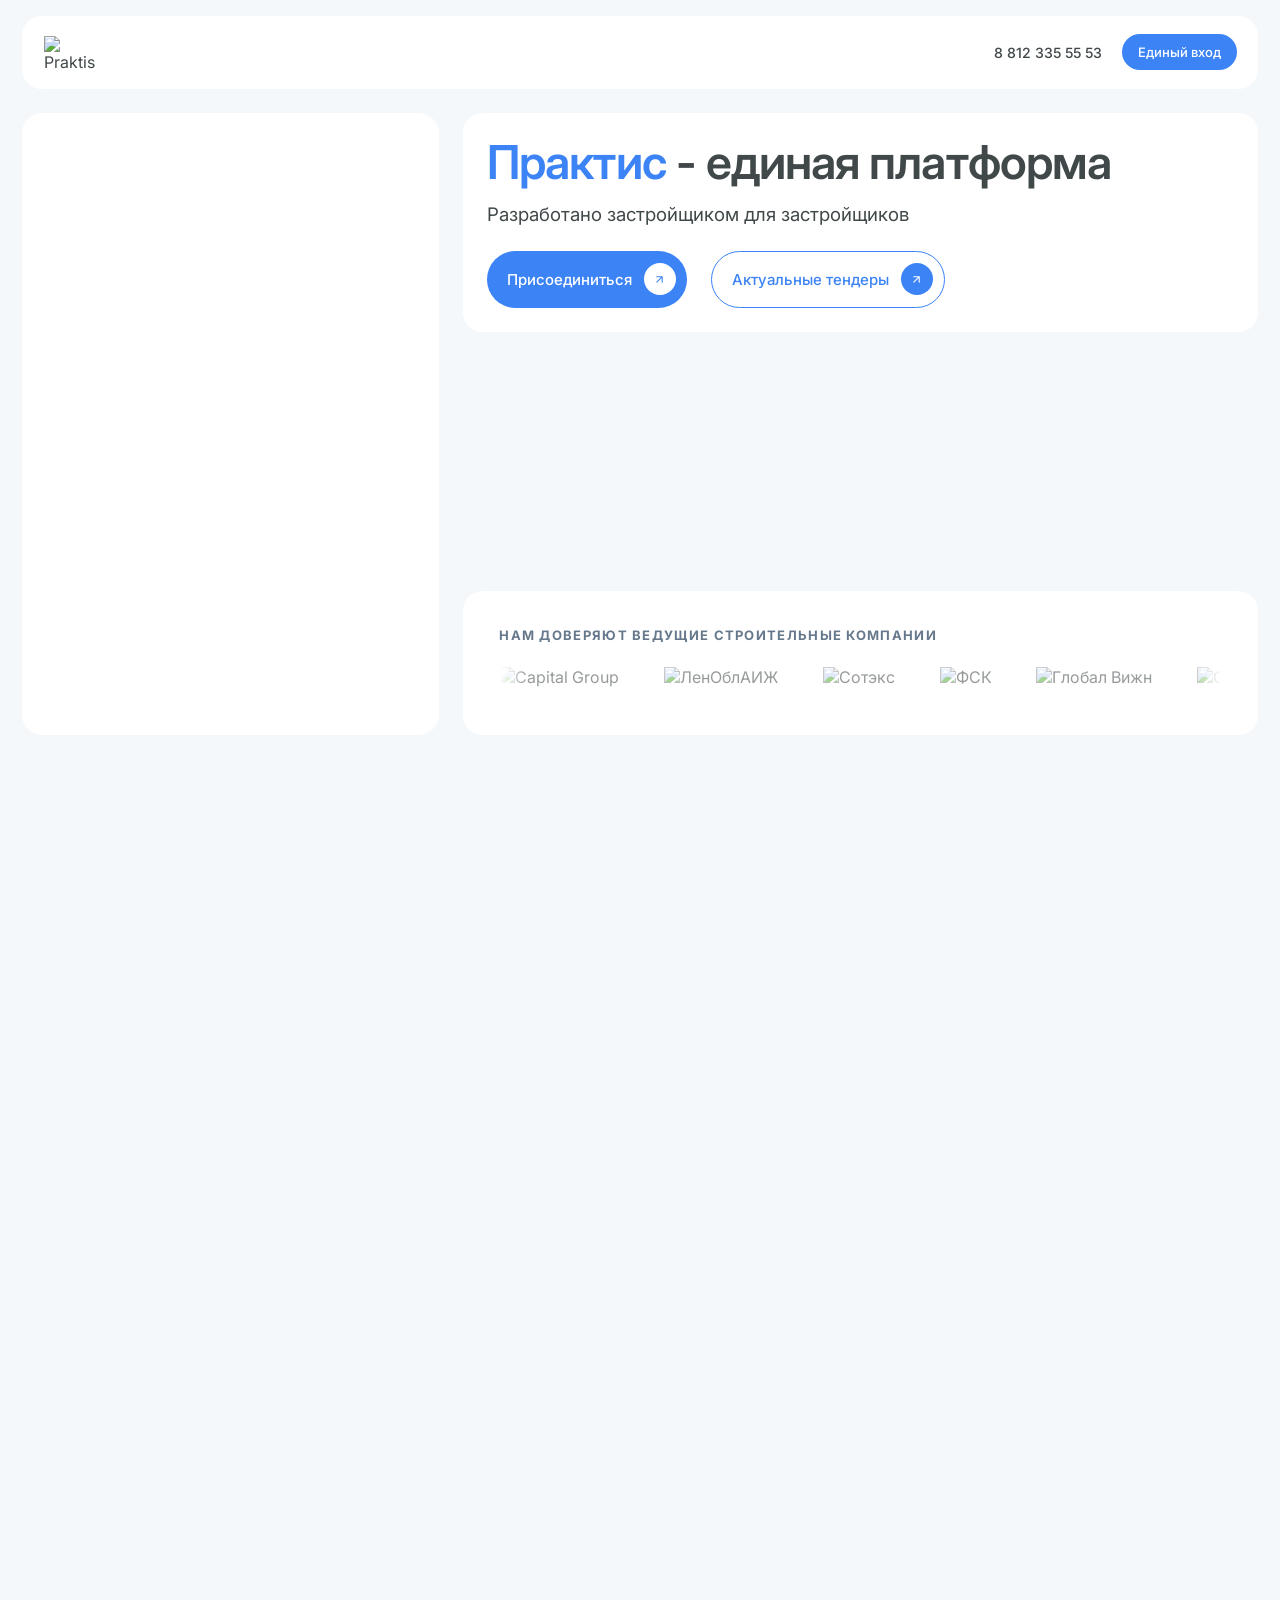
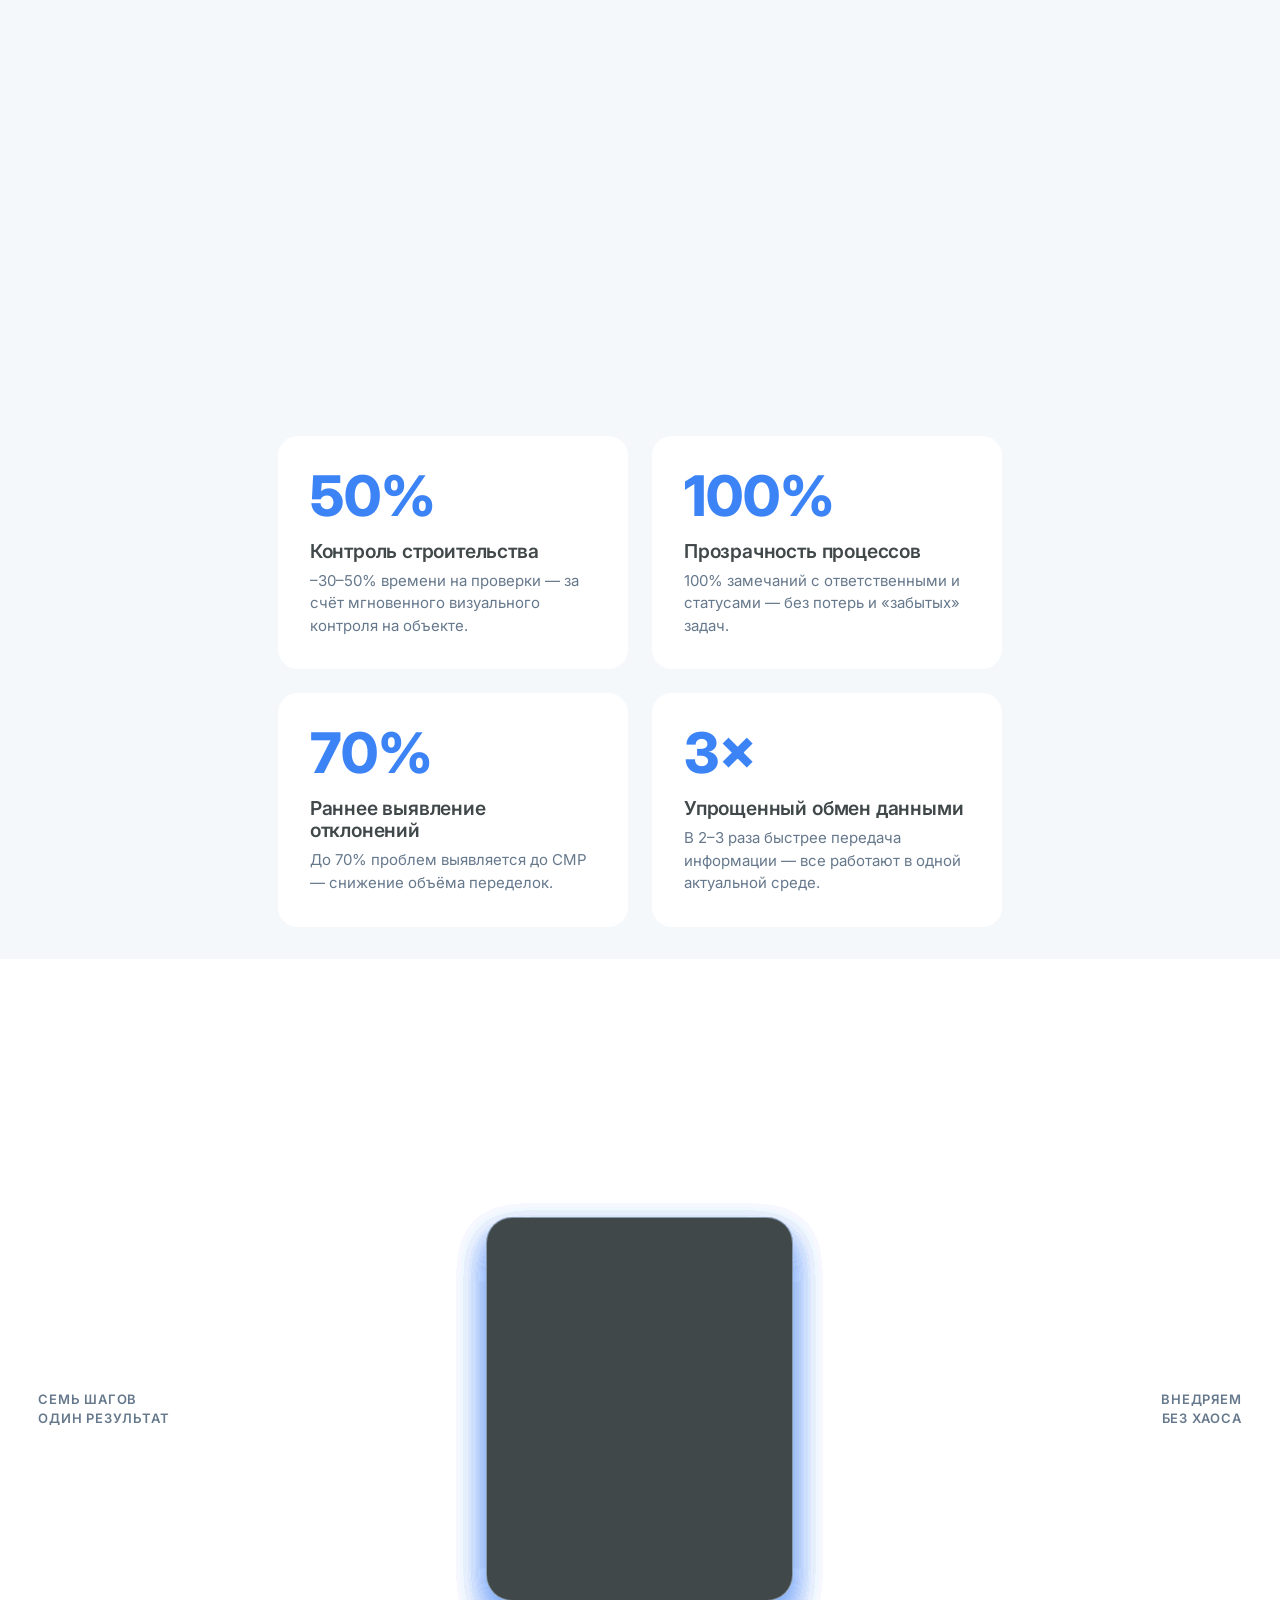
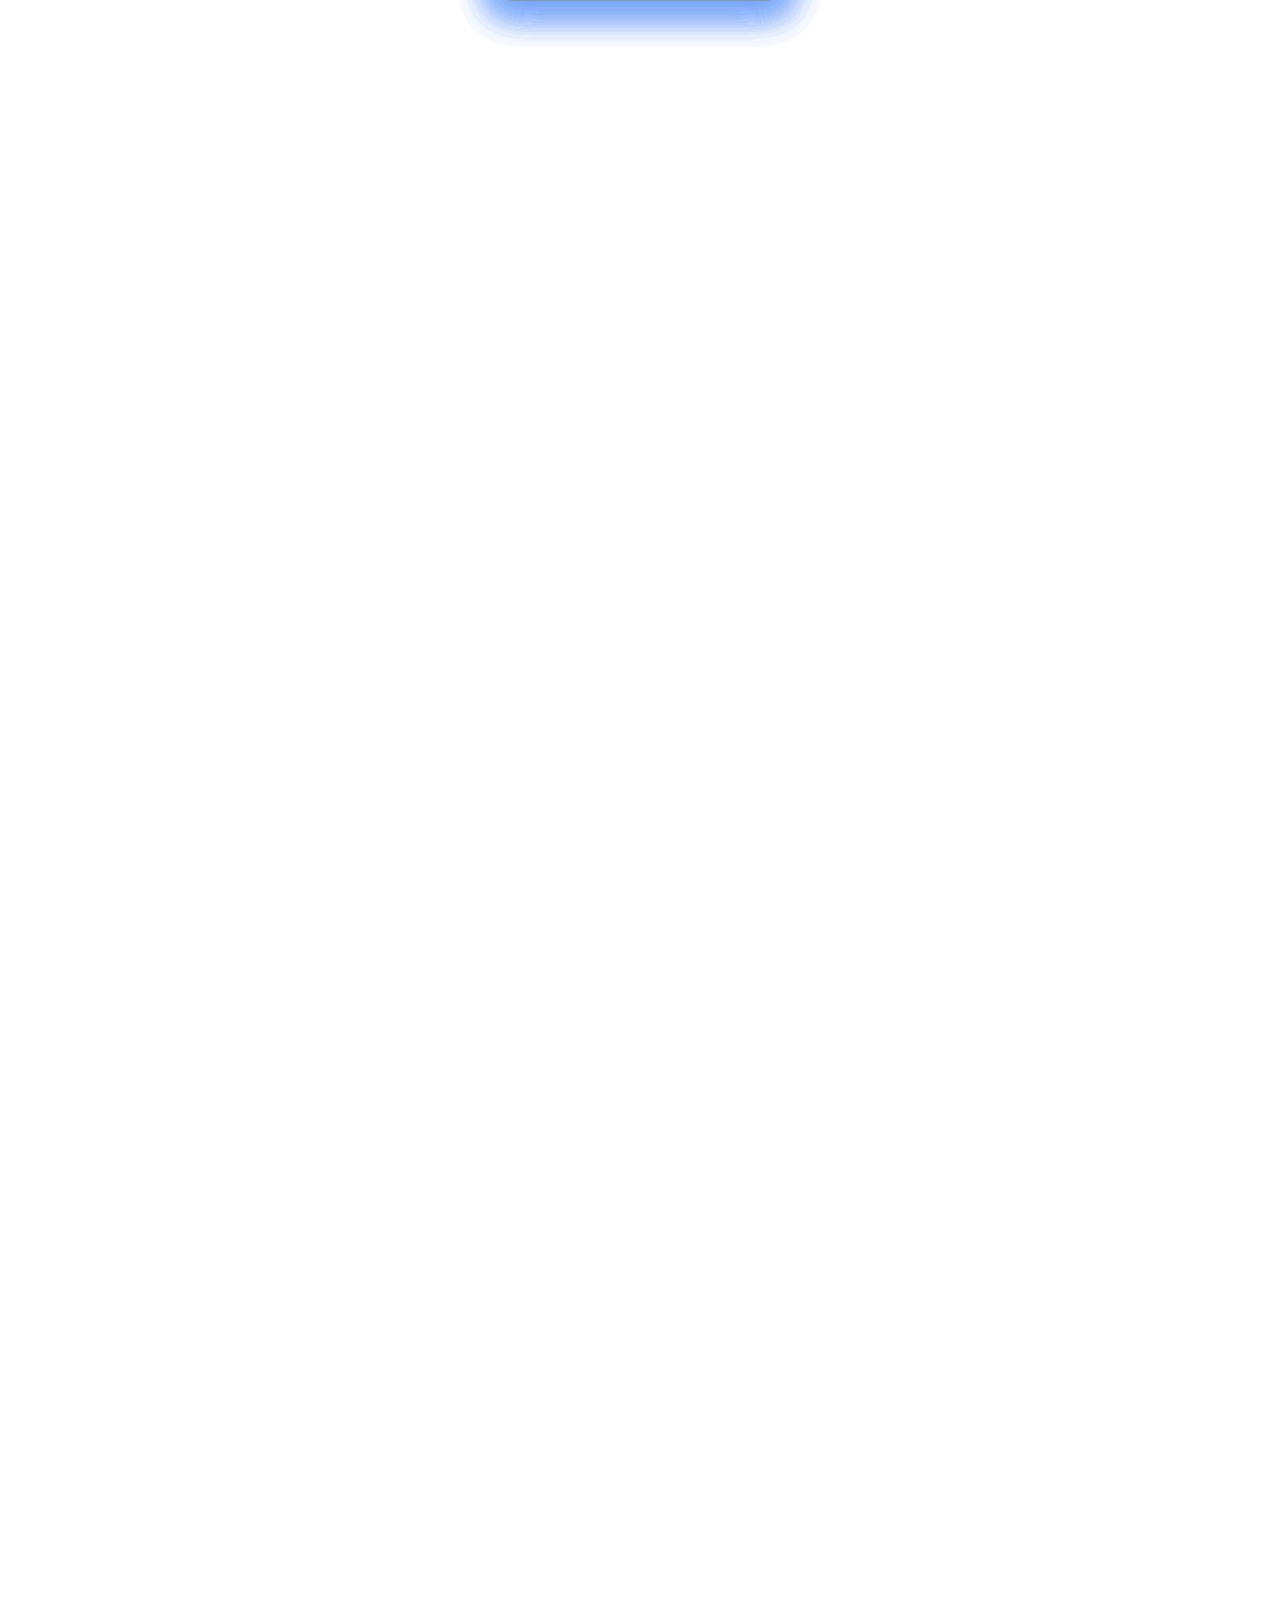
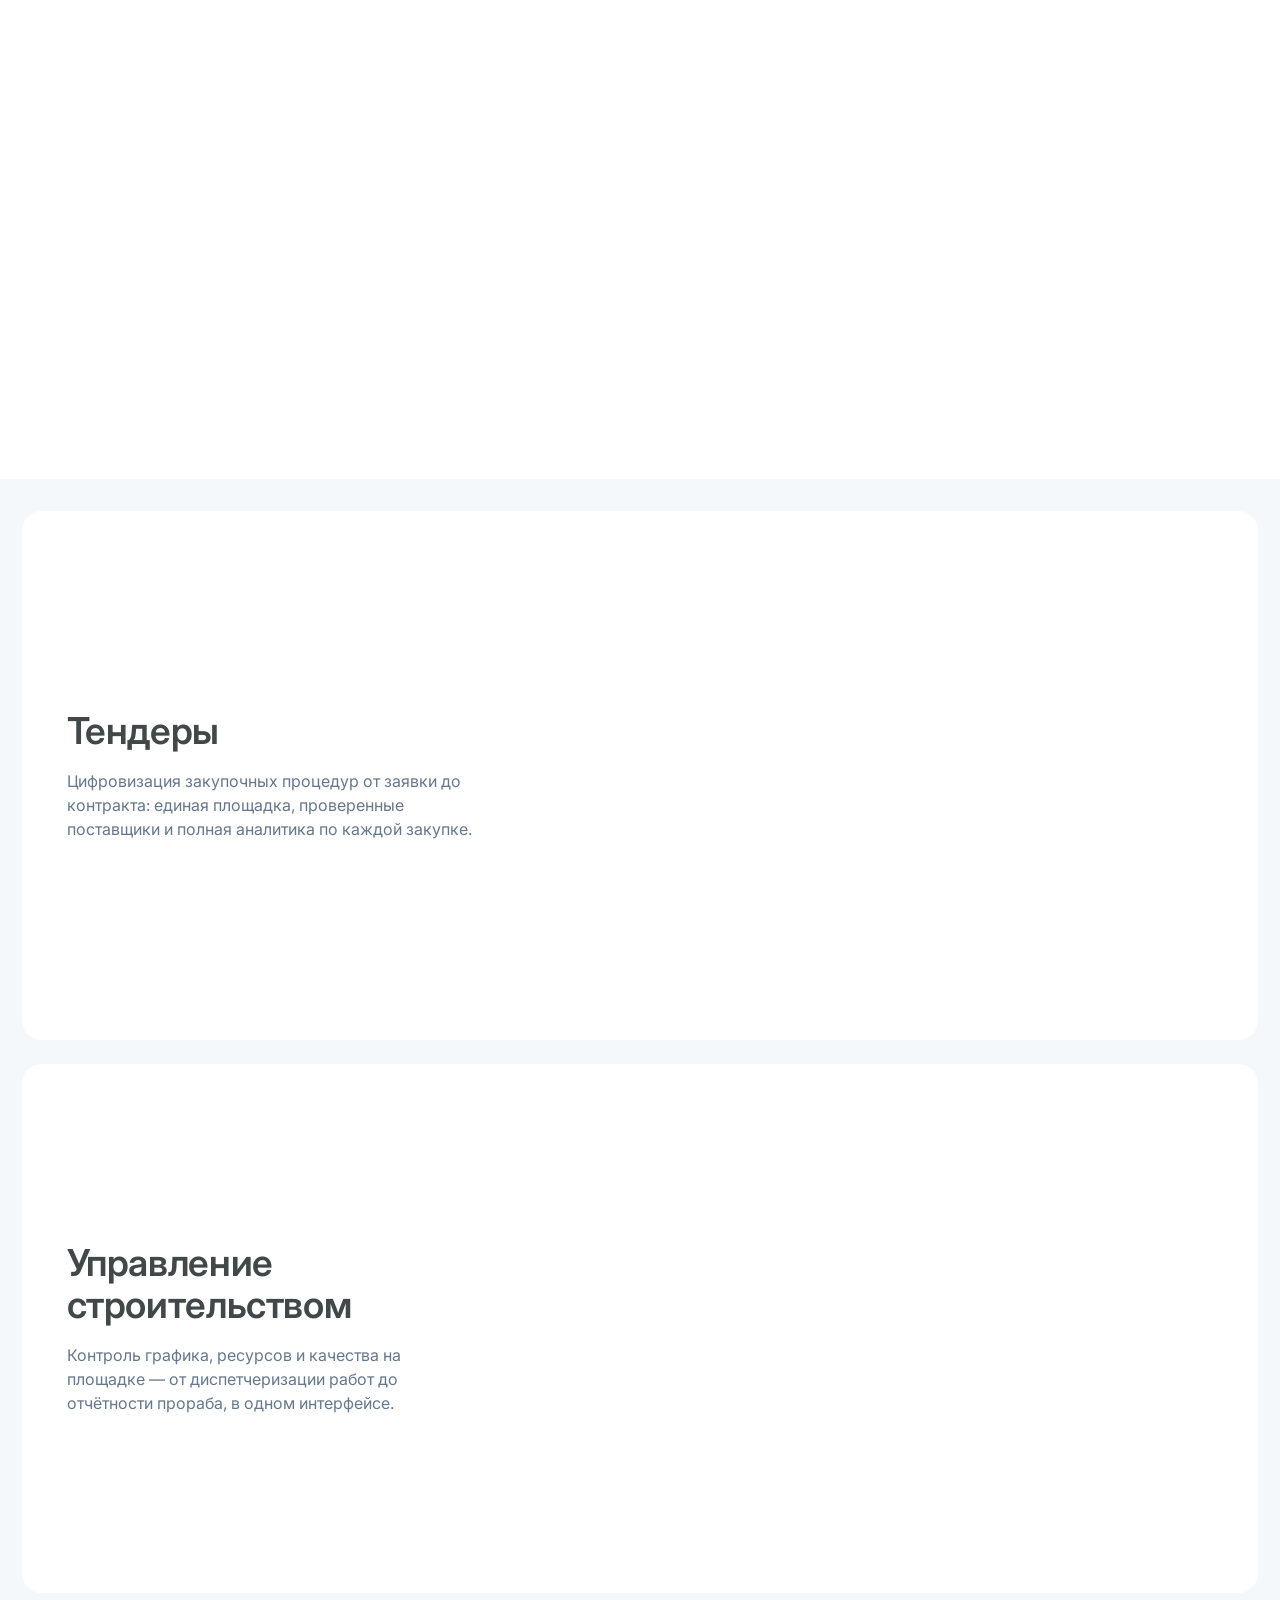
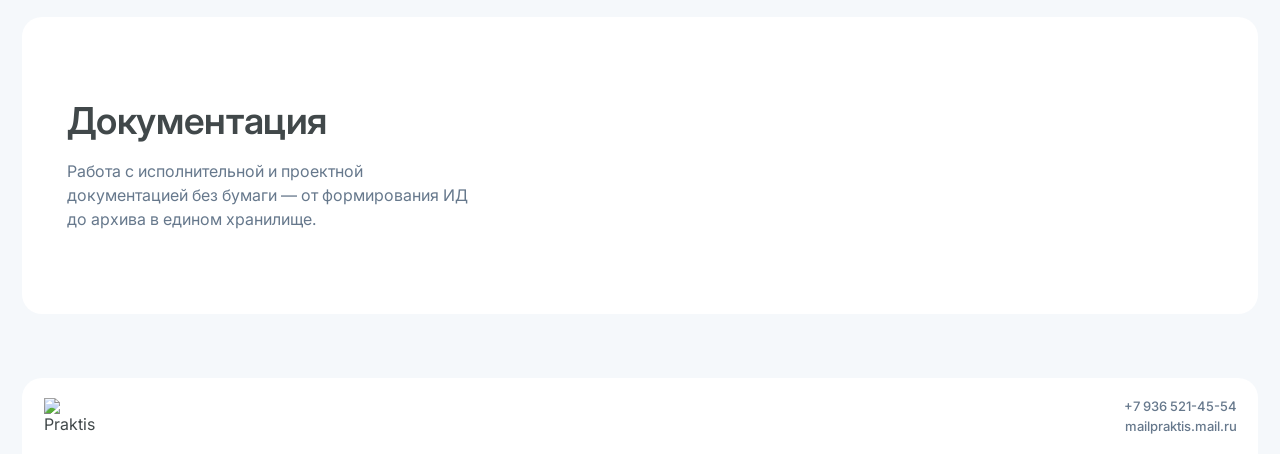
==== index.html @ 837feb57 "Rebuild Praktis.ID modules section as scroll-driven filmstrip, update tenders link Modules section n" ====
<!doctype html>
<html lang="ru">
<head>
<meta charset="UTF-8">
<meta name="viewport" content="width=device-width, initial-scale=1">
<title>Praktis</title>
<link rel="icon" type="image/svg+xml" href="assets/brand/favicon.svg">
<link rel="icon" type="image/png" sizes="32x32" href="assets/brand/favicon-32.png">
<link rel="apple-touch-icon" href="assets/brand/favicon-180.png">
<meta property="og:type" content="website">
<meta property="og:title" content="Практис — единая платформа">
<meta property="og:description" content="Разработано застройщиком для застройщиков">
<meta property="og:image" content="https://tomatosidiotos-star.github.io/praktis-site/assets/brand/og-image.png">
<meta property="og:url" content="https://tomatosidiotos-star.github.io/praktis-site/">
<meta name="twitter:card" content="summary_large_image">
<link rel="preconnect" href="https://fonts.googleapis.com">
<link rel="preconnect" href="https://fonts.gstatic.com" crossorigin>
<link href="https://fonts.googleapis.com/css2?family=Inter:wght@400;500;600;700;800&display=swap" rel="stylesheet">
<link rel="stylesheet" href="https://cdn.jsdelivr.net/npm/intl-tel-input@25.11.2/build/css/intlTelInput.min.css">
<link rel="stylesheet" href="styles.css">
</head>
<body>

<header class="site-header">
  <div class="wrap">
    <div class="header-bar">
      <a class="logo" href="#top">
        <img src="assets/brand/logo.svg" alt="Praktis" width="121" height="66">
      </a>
      <span class="header-spacer"></span>
      <a class="header-phone" href="tel:+78123355553">8 812 335 55 53</a>
      <a class="btn btn-accent header-cta" href="https://org.praktis.ru/" target="_blank" rel="noopener">
        <span class="btn-label">Единый вход</span>
      </a>
    </div>
  </div>
</header>

<main id="top">
  <section class="hero">
    <div class="wrap hero-inner">
      <div class="hero-visual">
        <div class="hero-frame">
          <video
            class="hero-video"
            src="assets/video/hero-grow.mp4"
            poster="assets/hero-base.jpg"
            autoplay muted playsinline preload="auto">
          </video>
          <img class="hero-video-logo" src="assets/brand/logo-video.svg" alt="Praktis">
        </div>
      </div>

      <div class="hero-side">
        <div class="hero-card">
          <div class="hero-card-inner">
            <div class="hero-heading">
              <h1><span class="accent">Практис</span> - единая платформа</h1>
              <p class="hero-sub">Разработано застройщиком для застройщиков</p>
            </div>
            <div class="hero-cta-row">
              <button type="button" class="btn btn-accent hero-cta" id="joinTrigger">
                <span class="btn-label">Присоединиться</span>
                <span class="btn-icon">
                  <svg viewBox="0 0 24 24" fill="none" xmlns="http://www.w3.org/2000/svg">
                    <path d="M17.9241 6.61722C17.8757 6.50014 17.804 6.3904 17.7092 6.29502C17.7078 6.2936 17.7064 6.29219 17.705 6.29078C17.5242 6.11106 17.2751 6 17 6H7C6.44772 6 6 6.44772 6 7C6 7.55228 6.44772 8 7 8H14.5858L6.29289 16.2929C5.90237 16.6834 5.90237 17.3166 6.29289 17.7071C6.68342 18.0976 7.31658 18.0976 7.70711 17.7071L16 9.41421V17C16 17.5523 16.4477 18 17 18C17.5523 18 18 17.5523 18 17V7.00069C18 6.99969 18 6.998 18 6.997C17.9996 6.8625 17.9727 6.73425 17.9241 6.61722Z" fill="white"/>
                  </svg>
                </span>
              </button>
              <a class="btn btn-stroke hero-cta" href="https://etp.praktis.ru/" target="_blank" rel="noopener">
                <span class="btn-label">Актуальные тендеры</span>
                <span class="btn-icon">
                  <svg viewBox="0 0 24 24" fill="none" xmlns="http://www.w3.org/2000/svg">
                    <path d="M17.9241 6.61722C17.8757 6.50014 17.804 6.3904 17.7092 6.29502C17.7078 6.2936 17.7064 6.29219 17.705 6.29078C17.5242 6.11106 17.2751 6 17 6H7C6.44772 6 6 6.44772 6 7C6 7.55228 6.44772 8 7 8H14.5858L6.29289 16.2929C5.90237 16.6834 5.90237 17.3166 6.29289 17.7071C6.68342 18.0976 7.31658 18.0976 7.70711 17.7071L16 9.41421V17C16 17.5523 16.4477 18 17 18C17.5523 18 18 17.5523 18 17V7.00069C18 6.99969 18 6.998 18 6.997C17.9996 6.8625 17.9727 6.73425 17.9241 6.61722Z" fill="white"/>
                  </svg>
                </span>
              </a>
            </div>
          </div>
        </div>

        <div class="tiles-row">
          <a class="tile-card" href="#services-tenders">
            <img class="tile-arrow" src="assets/brand/arrow-card.svg" alt="">
            <div class="tile-body">
              <h4 class="tile-title">Тендеры</h4>
              <p class="tile-desc">Цифровизация, которая приносит прибыль</p>
            </div>
          </a>
          <a class="tile-card" href="#services-construction">
            <img class="tile-arrow" src="assets/brand/arrow-card.svg" alt="">
            <div class="tile-body">
              <h4 class="tile-title">Управление строительством</h4>
              <p class="tile-desc">Цифровизация, которая приносит прибыль</p>
            </div>
          </a>
          <a class="tile-card" href="#services-docs">
            <img class="tile-arrow" src="assets/brand/arrow-card.svg" alt="">
            <div class="tile-body">
              <h4 class="tile-title">Документация</h4>
              <p class="tile-desc">Цифровизация, которая приносит прибыль</p>
            </div>
          </a>
        </div>

        <div class="trust-card">
          <p class="trust-label">Нам доверяют ведущие строительные компании</p>
          <div class="trust-marquee">
            <div class="trust-inner" id="trustInner">
              <img src="assets/logos/logo_capital_group.png" alt="Capital Group">
              <img src="assets/logos/logo_lenobl.png" alt="ЛенОблАИЖ">
              <img src="assets/logos/logo_soteks.png" alt="Сотэкс">
              <img src="assets/logos/logo_fsk.png" alt="ФСК">
              <img src="assets/logos/logo_global_vizhn.png" alt="Глобал Вижн">
              <img src="assets/logos/logo_glorax.png" alt="GloraX">
              <img src="assets/logos/logo_capital_group.png" alt="Capital Group" aria-hidden="true">
              <img src="assets/logos/logo_lenobl.png" alt="ЛенОблАИЖ" aria-hidden="true">
              <img src="assets/logos/logo_soteks.png" alt="Сотэкс" aria-hidden="true">
              <img src="assets/logos/logo_fsk.png" alt="ФСК" aria-hidden="true">
              <img src="assets/logos/logo_global_vizhn.png" alt="Глобал Вижн" aria-hidden="true">
              <img src="assets/logos/logo_glorax.png" alt="GloraX" aria-hidden="true">
            </div>
          </div>
        </div>
      </div>
    </div>
  </section>

  <div class="wrap path-head" id="pathIntro">
    <h2>Один цифровой путь — от идеи до эксплуатации</h2>
    <p>Семь этапов стройки и сервисы Praktis, которые закрывают каждый из них</p>
  </div>

  <section class="path-section" id="pathSection">
    <div class="path-sticky" id="pathSticky">
      <div class="path-viewport" id="pathViewport">
        <div class="path-track" id="pathTrack">
          <div class="path-line"></div>
          <svg class="path-connectors" id="pathConnectors"></svg>

          <div class="path-stage">
            <div class="path-branch">
              <div class="path-service path-service-video">
                <video class="path-service-video-el" src="assets/video/path-concept.mp4" poster="assets/video/path-concept-poster.jpg" autoplay muted loop playsinline preload="auto"></video>
              </div>
            </div>
            <div class="path-node">
              <span class="path-node-dot">1</span>
              <span class="path-node-stem" aria-hidden="true"></span>
              <span class="path-node-label">Концепция</span>
            </div>
          </div>

          <div class="path-stage">
            <div class="path-branch">
              <div class="path-service">
                <img class="path-service-icon" src="assets/services/icon-08.png" alt="">
                <h4 class="path-service-title">Тендерная площадка</h4>
                <p class="path-service-desc">Для заказчиков и поставщиков — от холдингов до малого бизнеса</p>
                <ul class="path-service-points">
                  <li>Гибкий конструктор тендеров</li>
                  <li>Работа со сметами</li>
                  <li>Прозрачные процедуры</li>
                  <li>Для холдингов и малого бизнеса</li>
                </ul>
              </div>
            </div>
            <div class="path-node">
              <span class="path-node-dot">2</span>
              <span class="path-node-stem" aria-hidden="true"></span>
              <span class="path-node-label">Тендерные процедуры</span>
            </div>
          </div>

          <div class="path-stage">
            <div class="path-branch">
              <div class="path-service">
                <img class="path-service-icon" src="assets/services/icon-12.png" alt="">
                <h4 class="path-service-title">Praktis.Finance</h4>
                <p class="path-service-desc">Управление финансами строительных проектов для банков, застройщиков и инвесторов</p>
                <ul class="path-service-points">
                  <li>Быстрый старт по шаблонам</li>
                  <li>История правок и сроков</li>
                  <li>Автосверка данных из документов</li>
                  <li>Автозаполнение с валидацией</li>
                  <li>Аналитика: Гант, дашборды</li>
                  <li>Аудит за пару дней по фильтрам</li>
                </ul>
              </div>
            </div>
            <div class="path-node">
              <span class="path-node-dot">3</span>
              <span class="path-node-stem" aria-hidden="true"></span>
              <span class="path-node-label">Управление финансами</span>
            </div>
          </div>

          <div class="path-stage">
            <div class="path-branch">
              <div class="path-service">
                <img class="path-service-icon" src="assets/services/icon-04.png" alt="">
                <h4 class="path-service-title">Личный кабинет контрагента</h4>
                <p class="path-service-desc">Единая точка взаимодействия с Setl Group — аккредитация, договоры и акты выполненных работ</p>
                <ul class="path-service-points">
                  <li>Прохождение аккредитации</li>
                  <li>Оформление договорной документации</li>
                  <li>Акты по формам КС-2, КС-3, КС-6а</li>
                </ul>
              </div>
            </div>
            <div class="path-node">
              <span class="path-node-dot">4</span>
              <span class="path-node-stem" aria-hidden="true"></span>
              <span class="path-node-label">Заключение сделок и сбор данных</span>
            </div>
          </div>

          <div class="path-stage">
            <div class="path-branch">
              <div class="path-service">
                <img class="path-service-icon" src="assets/services/icon-09.png" alt="">
                <h4 class="path-service-title">ICONA</h4>
                <p class="path-service-desc">Цифровая методология управления строительством</p>
                <ul class="path-service-points">
                  <li>Без срывов, брака и судов</li>
                  <li>Поточный метод этаж-секция</li>
                  <li>Строгая техпоследовательность</li>
                  <li>Комплексный контроль качества</li>
                </ul>
              </div>
              <div class="path-service">
                <img class="path-service-icon" src="assets/services/icon-02.png" alt="">
                <h4 class="path-service-title">BRIO MRS</h4>
                <p class="path-service-desc">Визуальный контроль строительства по BIM-модели</p>
                <ul class="path-service-points">
                  <li>Контроль соответствия проекта факту</li>
                  <li>Своевременное выявление отклонений</li>
                  <li>Снижение рисков ошибок и переделок</li>
                  <li>Экономия сроков и затрат</li>
                </ul>
              </div>
              <div class="path-service">
                <img class="path-service-icon" src="assets/services/icon-06.png" alt="">
                <h4 class="path-service-title">Praktis.Object</h4>
                <p class="path-service-desc">Структура объекта и планирование объёмов работ</p>
                <ul class="path-service-points">
                  <li>Структура объекта: очередь, корпус, секция, этаж</li>
                  <li>Данных об участниках строительства</li>
                  <li>Планирование объёмов работ</li>
                  <li>Связка со всеми сервисами Praktis</li>
                </ul>
              </div>
              <div class="path-service">
                <img class="path-service-icon" src="assets/services/icon-05.png" alt="">
                <h4 class="path-service-title">Практис.НСИ</h4>
                <p class="path-service-desc">Централизованная нормативно-справочная информация</p>
                <ul class="path-service-points">
                  <li>Единая база справочных данных</li>
                  <li>Создание и актуализация справочников</li>
                  <li>Единый источник данных</li>
                  <li>Связка со всеми сервисами Praktis</li>
                </ul>
              </div>
            </div>
            <div class="path-node">
              <span class="path-node-dot">5</span>
              <span class="path-node-stem" aria-hidden="true"></span>
              <span class="path-node-label">Управление строительством</span>
            </div>
          </div>

          <div class="path-stage">
            <div class="path-branch">
              <div class="path-service">
                <img class="path-service-icon" src="assets/services/icon-07.png" alt="">
                <h4 class="path-service-title">Praktis.ID</h4>
                <p class="path-service-desc">Ведение, подписание и комплектование исполнительной документации онлайн</p>
                <ul class="path-service-points">
                  <li>ОЖР и ЖВК онлайн</li>
                  <li>Согласование и подписание онлайн</li>
                  <li>Авто акты скрытых работ и спец актов</li>
                  <li>Систематизация ИД</li>
                  <li>Формирование комплектов ИД</li>
                </ul>
              </div>
              <div class="path-service">
                <img class="path-service-icon" src="assets/services/icon-03.png" alt="">
                <h4 class="path-service-title">Praktis.KS</h4>
                <p class="path-service-desc">Актирование в цифровом виде</p>
                <ul class="path-service-points">
                  <li>Формирование КС-2, КС-3, КС-6</li>
                  <li>Согласование объёмов онлайн</li>
                  <li>Отслеживание прогресса в «шахматке»</li>
                  <li>Интеграция с Praktis.ID и ICONA</li>
                </ul>
              </div>
            </div>
            <div class="path-node">
              <span class="path-node-dot">6</span>
              <span class="path-node-stem" aria-hidden="true"></span>
              <span class="path-node-label">Документация</span>
            </div>
          </div>

          <div class="path-stage">
            <div class="path-branch">
              <div class="path-service path-service-video">
                <video class="path-service-video-el" src="assets/video/path-finish.mp4" poster="assets/video/path-finish-poster.jpg" autoplay muted loop playsinline preload="auto"></video>
              </div>
            </div>
            <div class="path-node">
              <span class="path-node-dot">7</span>
              <span class="path-node-stem" aria-hidden="true"></span>
              <span class="path-node-label">Эксплуатация</span>
            </div>
          </div>

          <div class="path-spacer" id="pathSpacer" aria-hidden="true"></div>
        </div>
      </div>
    </div>
  </section>

  <section class="stats-section" id="statsSection">
    <div class="wrap stats-wrap">
      <div class="stats-static" id="statsStatic">
        <ul class="stats-items" id="statsItems">
          <li class="stats-item">
            <span class="stats-item-number">50%</span>
            <div class="stats-item-body">
              <h3 class="stats-item-title">Контроль строительства</h3>
              <p class="stats-item-desc">–30–50% времени на проверки — за счёт мгновенного визуального контроля на объекте.</p>
            </div>
          </li>
          <li class="stats-item">
            <span class="stats-item-number">100%</span>
            <div class="stats-item-body">
              <h3 class="stats-item-title">Прозрачность процессов</h3>
              <p class="stats-item-desc">100% замечаний с ответственными и статусами — без потерь и «забытых» задач.</p>
            </div>
          </li>
          <li class="stats-item">
            <span class="stats-item-number">70%</span>
            <div class="stats-item-body">
              <h3 class="stats-item-title">Раннее выявление отклонений</h3>
              <p class="stats-item-desc">До 70% проблем выявляется до СМР — снижение объёма переделок.</p>
            </div>
          </li>
          <li class="stats-item">
            <span class="stats-item-number">3×</span>
            <div class="stats-item-body">
              <h3 class="stats-item-title">Упрощенный обмен данными</h3>
              <p class="stats-item-desc">В 2–3 раза быстрее передача информации — все работают в одной актуальной среде.</p>
            </div>
          </li>
        </ul>
      </div>
    </div>
  </section>

  <section class="stack-section" id="stackSection">
    <div class="stack-sticky">
      <p class="stack-side stack-side-left">Семь шагов<br>Один результат</p>
      <p class="stack-side stack-side-right">Внедряем<br>Без хаоса</p>

      <div class="stack-wrap" id="stackWrap">
        <article class="stack-card stack-card-video">
          <video class="stack-video" src="assets/video/stack-building.mp4" poster="assets/video/stack-building-poster.jpg" autoplay muted loop playsinline preload="auto"></video>
        </article>

        <article class="stack-card">
          <div class="stack-content">
            <div class="stack-header">
              <span class="stack-eyebrow">Шаг 1</span>
              <span class="stack-icon">
                <svg viewBox="0 0 24 24" fill="none" stroke="currentColor" stroke-width="1.5" stroke-linecap="round" stroke-linejoin="round">
                  <rect x="4" y="3" width="12" height="16" rx="1.5"/>
                  <line x1="7" y1="7" x2="13" y2="7"/>
                  <line x1="7" y1="11" x2="13" y2="11"/>
                  <circle cx="16.5" cy="16.5" r="3.5"/>
                  <line x1="19" y1="19" x2="21.3" y2="21.3"/>
                </svg>
              </span>
            </div>
            <div class="stack-text">
              <h3>Аудит</h3>
              <p>Проводим аудит бизнес-процессов</p>
            </div>
          </div>
        </article>

        <article class="stack-card">
          <div class="stack-content">
            <div class="stack-header">
              <span class="stack-eyebrow">Шаг 2</span>
              <span class="stack-icon">
                <svg viewBox="0 0 24 24" fill="none" stroke="currentColor" stroke-width="1.5" stroke-linecap="round" stroke-linejoin="round">
                  <path d="M9 18h6"/>
                  <path d="M10 21h4"/>
                  <path d="M12 3a6 6 0 0 0-4 10.5c.6.6 1 1.4 1 2.5h6c0-1.1.4-1.9 1-2.5A6 6 0 0 0 12 3Z"/>
                </svg>
              </span>
            </div>
            <div class="stack-text">
              <h3>Экспертиза</h3>
              <p>Поделимся экспертизой по выбору и внедрению технологий</p>
            </div>
          </div>
        </article>

        <article class="stack-card">
          <div class="stack-content">
            <div class="stack-header">
              <span class="stack-eyebrow">Шаг 3</span>
              <span class="stack-icon">
                <svg viewBox="0 0 24 24" fill="none" stroke="currentColor" stroke-width="1.5" stroke-linecap="round" stroke-linejoin="round">
                  <circle cx="9" cy="12" r="6"/>
                  <circle cx="15" cy="12" r="6"/>
                </svg>
              </span>
            </div>
            <div class="stack-text">
              <h3>Интеграция</h3>
              <p>Интегрируем технологии в уже существующую инфраструктуру</p>
            </div>
          </div>
        </article>

        <article class="stack-card">
          <div class="stack-content">
            <div class="stack-header">
              <span class="stack-eyebrow">Шаг 4</span>
              <span class="stack-icon">
                <svg viewBox="0 0 24 24" fill="none" stroke="currentColor" stroke-width="1.5" stroke-linecap="round" stroke-linejoin="round">
                  <path d="M4 15a8 8 0 1 1 16 0"/>
                  <line x1="12" y1="15" x2="16" y2="10"/>
                  <circle cx="12" cy="15" r="1.1" fill="currentColor" stroke="none"/>
                </svg>
              </span>
            </div>
            <div class="stack-text">
              <h3>Оптимизация</h3>
              <p>Осуществим цифровизацию с минимальными затратами</p>
            </div>
          </div>
        </article>

        <article class="stack-card">
          <div class="stack-content">
            <div class="stack-header">
              <span class="stack-eyebrow">Шаг 5</span>
              <span class="stack-icon">
                <svg viewBox="0 0 24 24" fill="none" stroke="currentColor" stroke-width="1.5" stroke-linecap="round">
                  <circle cx="12" cy="12" r="9"/>
                  <circle cx="12" cy="12" r="4"/>
                  <line x1="5.3" y1="5.3" x2="8.8" y2="8.8"/>
                  <line x1="18.7" y1="5.3" x2="15.2" y2="8.8"/>
                  <line x1="5.3" y1="18.7" x2="8.8" y2="15.2"/>
                  <line x1="18.7" y1="18.7" x2="15.2" y2="15.2"/>
                </svg>
              </span>
            </div>
            <div class="stack-text">
              <h3>Поддержка</h3>
              <p>Предоставим поддержку и сопровождение IT-решений</p>
            </div>
          </div>
        </article>

        <article class="stack-card">
          <div class="stack-content">
            <div class="stack-header">
              <span class="stack-eyebrow">Шаг 6</span>
              <span class="stack-icon">
                <svg viewBox="0 0 24 24" fill="none" stroke="currentColor" stroke-width="1.5" stroke-linecap="round" stroke-linejoin="round">
                  <path d="M6.5 9a3.5 3.5 0 1 0 0 7c2 0 3-1.5 5.5-4.5S16 9 18 9a3.5 3.5 0 1 1 0 7c-2 0-3-1.5-5.5-4.5S9 9 6.5 9Z"/>
                </svg>
              </span>
            </div>
            <div class="stack-text">
              <h3>Гибкость</h3>
              <p>Доработаем модули наших систем под ваши задачи</p>
            </div>
          </div>
        </article>

        <article class="stack-card">
          <div class="stack-content">
            <div class="stack-header">
              <span class="stack-eyebrow">Шаг 7</span>
              <span class="stack-icon">
                <svg viewBox="0 0 24 24" fill="none" stroke="currentColor" stroke-width="1.5" stroke-linecap="round" stroke-linejoin="round">
                  <path d="M12 3l7 3v6c0 4.5-3 7.5-7 9-4-1.5-7-4.5-7-9V6l7-3Z"/>
                  <path d="M9 12l2 2 4-4"/>
                </svg>
              </span>
            </div>
            <div class="stack-text">
              <h3>Контроль</h3>
              <p>Обеспечим контроль над процессом разработки и внедрения цифровых решений</p>
            </div>
          </div>
        </article>
      </div>
    </div>
  </section>

  <section class="services-section" id="products">
    <div class="wrap">

      <div class="services-row" id="services-tenders">
        <div class="services-heading">
          <h2>Тендеры</h2>
          <p>Цифровизация закупочных процедур от заявки до контракта: единая площадка, проверенные поставщики и полная аналитика по каждой закупке.</p>
        </div>
        <div class="services-tiles">
          <a class="service-tile" href="https://etp.praktis.ru/" target="_blank" rel="noopener">
            <img class="service-icon" src="assets/services/icon-08.png" alt="">
            <div class="service-body">
              <h4 class="service-title">Тендерная площадка</h4>
              <p class="service-desc">Единая площадка для проведения закупок</p>
            </div>
          </a>
          <a class="service-tile" href="https://finance.setltech.ru/" target="_blank" rel="noopener">
            <img class="service-icon" src="assets/services/icon-12.png" alt="">
            <div class="service-body">
              <h4 class="service-title">Praktis.Finance</h4>
              <p class="service-desc">Управление финансами строительных проектов</p>
            </div>
          </a>
          <a class="service-tile" href="https://lkk.setlgroup.ru/" target="_blank" rel="noopener">
            <img class="service-icon" src="assets/services/icon-04.png" alt="">
            <div class="service-body">
              <h4 class="service-title">Личный кабинет контрагента</h4>
              <p class="service-desc">Аккредитация, договоры и акты</p>
            </div>
          </a>
        </div>
      </div>

      <div class="services-row" id="services-construction">
        <div class="services-heading">
          <h2>Управление строительством</h2>
          <p>Контроль графика, ресурсов и качества на площадке — от диспетчеризации работ до отчётности прораба, в одном интерфейсе.</p>
        </div>
        <div class="services-tiles">
          <a class="service-tile" href="https://setltech.ru/setlsoft" target="_blank" rel="noopener">
            <img class="service-icon" src="assets/services/icon-09.png" alt="">
            <div class="service-body">
              <h4 class="service-title">ICONA</h4>
              <p class="service-desc">Контроль работ и ресурсов в реальном времени</p>
            </div>
          </a>
          <div class="service-tile is-disabled">
            <img class="service-icon" src="assets/services/icon-02.png" alt="">
            <div class="service-body">
              <h4 class="service-title">BRIO MRS</h4>
              <p class="service-desc">Календарное планирование этапов стройки</p>
            </div>
          </div>
          <a class="service-tile" href="https://object.praktis.ru/" target="_blank" rel="noopener">
            <img class="service-icon" src="assets/services/icon-06.png" alt="">
            <div class="service-body">
              <h4 class="service-title">Praktis.Object</h4>
              <p class="service-desc">Структура объекта и планирование объёмов работ</p>
            </div>
          </a>
          <a class="service-tile" href="https://catalog.praktis.ru/directories" target="_blank" rel="noopener">
            <img class="service-icon" src="assets/services/icon-05.png" alt="">
            <div class="service-body">
              <h4 class="service-title">Практис.НСИ</h4>
              <p class="service-desc">Централизованная нормативно-справочная информация</p>
            </div>
          </a>
        </div>
      </div>

      <div class="services-row" id="services-docs">
        <div class="services-heading">
          <h2>Документация</h2>
          <p>Работа с исполнительной и проектной документацией без бумаги — от формирования ИД до архива в едином хранилище.</p>
        </div>
        <div class="services-tiles services-tiles--pair">
          <a class="service-tile" href="praktis-id.html">
            <img class="service-icon" src="assets/services/icon-07.png" alt="">
            <div class="service-body">
              <h4 class="service-title">Praktis.ID</h4>
              <p class="service-desc">Ведение, подписание и комплектование ИД онлайн</p>
            </div>
          </a>
          <a class="service-tile" href="https://ks.praktis.ru/" target="_blank" rel="noopener">
            <img class="service-icon" src="assets/services/icon-03.png" alt="">
            <div class="service-body">
              <h4 class="service-title">Praktis.KS</h4>
              <p class="service-desc">Актирование в цифровом виде</p>
            </div>
          </a>
        </div>
      </div>

    </div>
  </section>
</main>

<footer class="site-footer" id="contact">
  <div class="wrap">
    <div class="footer-bar">
      <a class="logo" href="#top">
        <img src="assets/brand/logo.svg" alt="Praktis" width="99" height="54">
      </a>
      <div class="footer-contacts">
        <p>+7 936 521-45-54</p>
        <p>mailpraktis.mail.ru</p>
      </div>
    </div>
  </div>
</footer>

<div class="join-modal" id="joinModal" hidden>
  <div class="join-modal-backdrop" data-close></div>
  <div class="join-modal-dialog" role="dialog" aria-modal="true" aria-labelledby="joinModalTitle">
    <button type="button" class="join-modal-close" data-close aria-label="Закрыть">
      <svg viewBox="0 0 24 24" fill="none" xmlns="http://www.w3.org/2000/svg">
        <path d="M6 6L18 18M18 6L6 18" stroke="currentColor" stroke-width="1.8" stroke-linecap="round"/>
      </svg>
    </button>

    <div class="join-modal-scroll">
      <div class="join-form-state" id="joinFormState">
        <h3 class="join-modal-title" id="joinModalTitle">Автоматизация рутины и минимизация рисков</h3>
        <p class="join-modal-intro">У нас есть вся информация, и мы готовы поделиться ей любым удобным для вас способом: созвонимся или ответим на почту, проведём видеоконференцию — а если удобнее, приедем лично.</p>

        <form class="join-form" id="joinForm" novalidate>
          <div class="join-field">
            <label for="joinName">ФИО</label>
            <input type="text" id="joinName" name="name" autocomplete="name" placeholder="Как мы можем к вам обращаться" required>
          </div>
          <div class="join-field">
            <label for="joinPhone">Телефон</label>
            <input type="tel" id="joinPhone" name="phone" autocomplete="tel">
          </div>
          <div class="join-field">
            <label for="joinEmail">Email</label>
            <input type="email" id="joinEmail" name="email" autocomplete="email" placeholder="mail@mail.ru">
          </div>
          <div class="join-field">
            <label for="joinMessage">Комментарий</label>
            <textarea id="joinMessage" name="message" rows="3"></textarea>
          </div>

          <p class="join-form-error" id="joinFormError" hidden>Укажите ФИО и хотя бы один способ связи — телефон или email</p>

          <button type="submit" class="btn btn-accent join-submit">
            <span class="btn-label">Отправить</span>
          </button>
        </form>
      </div>

      <div class="join-success-state" id="joinSuccess" hidden>
        <svg class="join-success-icon" viewBox="0 0 48 48" fill="none" xmlns="http://www.w3.org/2000/svg">
          <circle cx="24" cy="24" r="23" stroke="currentColor" stroke-width="2"/>
          <path d="M14 24.5L20.5 31L34 17" stroke="currentColor" stroke-width="2.4" stroke-linecap="round" stroke-linejoin="round"/>
        </svg>
        <p class="join-success-text">Спасибо! Мы свяжемся с Вами очень скоро</p>
      </div>
    </div>
  </div>
</div>

<script src="https://cdn.jsdelivr.net/npm/intl-tel-input@25.11.2/build/js/intlTelInputWithUtils.min.js"></script>
<script src="script.js"></script>
</body>
</html>
---- styles.css ----
:root {
  --accent: #3c83f6;
  --accent-dark: #2f6ad1;
  --ink: #41484a;
  --ink-soft: #66788c;
  --bg: #f5f8fb;
  --surface: #ffffff;
  --line: #eaf0f5;
  --icon-muted: #c1d0df;
  --radius-card: 20px;
  --wrap: 1856px;
}

* { box-sizing: border-box; }

@media (prefers-reduced-motion: no-preference) {
  html { scroll-behavior: smooth; }
}

body {
  margin: 0;
  overflow-x: hidden;
  font-family: "Inter", -apple-system, BlinkMacSystemFont, "Segoe UI", sans-serif;
  color: var(--ink);
  background: var(--bg);
  -webkit-font-smoothing: antialiased;
}

/* Type scale — reusable heading styles (Inter, sizes/weights lifted from
   the Figma redesign) meant to carry over to future ad-landing pages. */

h1, .h1 {
  margin: 0;
  font-weight: 600;
  font-size: clamp(30px, 3.65vw, 70px);
  line-height: 1.1;
  letter-spacing: -0.02em;
}

h2, .h2 {
  margin: 0;
  font-weight: 600;
  font-size: clamp(26px, 2.9vw, 52px);
  line-height: 1.15;
  letter-spacing: -0.01em;
}

h3, .h3 {
  margin: 0;
  font-weight: 600;
  font-size: clamp(22px, 2.3vw, 32px);
  line-height: 1.15;
  letter-spacing: -0.01em;
}

h4, .h4 {
  margin: 0;
  font-weight: 600;
  font-size: clamp(20px, 1.6vw, 28px);
  line-height: 1.2;
}

h5, .h5 {
  margin: 0;
  font-weight: 600;
  font-size: clamp(17px, 1.15vw, 20px);
  line-height: 1.2;
}

h6, .h6 {
  margin: 0;
  font-weight: 700;
  font-size: 14px;
  line-height: 1.3;
  letter-spacing: 0.06em;
  text-transform: uppercase;
}

.wrap {
  max-width: var(--wrap);
  margin: 0 auto;
  padding: 0 clamp(16px, 1.7vw, 32px);
}

a { color: inherit; text-decoration: none; }
img { display: block; max-width: 100%; }

/* Header */

.site-header {
  padding-top: 16px;
}

.header-bar {
  display: flex;
  width: 100%;
  align-items: center;
  gap: clamp(12px, 1.5vw, 24px);
  background: var(--surface);
  border-radius: var(--radius-card);
  height: clamp(56px, 5.7vw, 78px);
  padding: 12px clamp(14px, 1.7vw, 24px);
}

.logo img {
  height: clamp(28px, 2.6vw, 35px);
  width: auto;
}

.header-spacer { flex: 1 0 0; }

.header-phone {
  font-size: clamp(14px, 1.1vw, 18px);
  font-weight: 500;
  color: var(--ink);
  white-space: nowrap;
}

/* Buttons */

.btn {
  position: relative;
  display: inline-flex;
  align-items: center;
  gap: 12px;
  font: inherit;
  font-weight: 500;
  white-space: nowrap;
  border: 0;
  text-decoration: none;
  cursor: pointer;
  transition: transform 0.3s ease, box-shadow 0.3s ease, background 0.3s ease;
}

.btn-accent {
  background: var(--accent);
  border-radius: 999px;
  justify-content: center;
}

.btn-accent:hover,
.btn-accent:focus-visible {
  transform: translateY(-3px);
  box-shadow: 0 14px 28px rgba(60, 131, 246, 0.32);
}

.btn-accent .btn-icon { background: #fff; }
.btn-accent .btn-icon svg path { fill: var(--accent); }

/* Stroke variant — outline pill, ported from Setl Tech's .btn-stroke
   with black swapped for our accent blue. Quieter secondary CTA: sits
   next to a solid .btn-accent without doubling up the loud fill. */
.btn-stroke {
  background: transparent;
  border: 1.5px solid var(--accent);
  border-radius: 999px;
  justify-content: center;
}

.btn-stroke .btn-label { color: var(--accent); }
.btn-stroke .btn-icon { background: var(--accent); }

.btn-stroke:hover,
.btn-stroke:focus-visible {
  transform: translateY(-3px);
  box-shadow: 0 14px 28px rgba(60, 131, 246, 0.2);
  background: #f4f8ff;
}

.btn-label {
  position: relative;
  z-index: 2;
  pointer-events: none;
  color: #fff;
}

.btn-icon {
  position: relative;
  z-index: 2;
  width: 32px;
  height: 32px;
  border-radius: 50%;
  display: flex;
  align-items: center;
  justify-content: center;
  flex-shrink: 0;
  background: #16213d;
}

.btn-icon svg {
  width: 13px;
  height: 13px;
  transition: transform 0.35s cubic-bezier(0.34, 1.56, 0.64, 1);
}

.btn-accent:hover .btn-icon svg,
.btn-stroke:hover .btn-icon svg,
.btn-accent:focus-visible .btn-icon svg,
.btn-stroke:focus-visible .btn-icon svg { transform: rotate(45deg); }

@media (prefers-reduced-motion: reduce) {
  .btn { transition: box-shadow 0.3s ease, background 0.3s ease; }
  .btn-accent:hover,
  .btn-stroke:hover,
  .btn-accent:focus-visible,
  .btn-stroke:focus-visible { transform: none; }
  .btn-icon svg { transition: none; }
  .btn-accent:hover .btn-icon svg,
  .btn-stroke:hover .btn-icon svg { transform: none; }
}

.header-cta {
  font-size: clamp(13px, 0.95vw, 14px);
  height: clamp(30px, 2.9vw, 36px);
  padding: 0 16px;
}

.hero-cta {
  font-size: clamp(15px, 1.1vw, 17px);
  padding: clamp(10px, 0.9vw, 12px) clamp(10px, 0.9vw, 12px) clamp(10px, 0.9vw, 12px) clamp(16px, 1.6vw, 20px);
  gap: clamp(10px, 0.9vw, 12px);
}

/* Hero */

.hero { padding: 24px 0 40px; }

.hero-inner {
  display: grid;
  grid-template-columns: minmax(240px, 628fr) 1196fr;
  gap: 24px;
  align-items: stretch;
}

.hero-visual { min-width: 0; }

.hero-frame {
  position: relative;
  width: 100%;
  aspect-ratio: 848 / 1264;
  border-radius: var(--radius-card);
  overflow: hidden;
  border: 1px solid #fff;
  background: var(--surface);
}

.hero-video {
  position: absolute;
  inset: 0;
  width: 100%;
  height: 100%;
  object-fit: cover;
  display: block;
}

.hero-video-logo {
  position: absolute;
  left: 50%;
  top: 50%;
  width: 34%;
  transform: translate(-50%, -50%) translateY(8px) scale(0.96);
  opacity: 0;
  pointer-events: none;
  transition: opacity 0.7s ease, transform 0.7s ease;
  filter: drop-shadow(0 2px 12px rgba(10, 30, 60, 0.25));
}

.hero-video-logo.is-visible {
  opacity: 1;
  transform: translate(-50%, -50%) translateY(0) scale(1);
}

.hero-video-logo.no-transition {
  transition: none;
}

.hero-side {
  display: flex;
  flex-direction: column;
  gap: 24px;
  min-width: 0;
}

.hero-card {
  flex: 0 0 auto;
  background: var(--surface);
  border-radius: var(--radius-card);
  display: flex;
  align-items: center;
  padding: 24px;
}

.hero-card-inner {
  display: flex;
  flex-direction: column;
  align-items: flex-start;
  gap: 24px;
}

.hero-heading {
  display: flex;
  flex-direction: column;
  gap: 16px;
}

.hero-heading h1 .accent { color: var(--accent); }

.hero-sub {
  margin: 0;
  font-size: clamp(16px, 1.46vw, 28px);
  line-height: 1.2;
  color: var(--ink);
}

.hero-cta-row {
  display: flex;
  flex-wrap: wrap;
  gap: 24px;
}

/* Tiles row — three clickable service plates, ported from the Figma
   redesign; border lights up accent-blue on hover/focus. */

.tiles-row {
  display: flex;
  flex: 1 1 0;
  gap: 24px;
}

.tile-card {
  flex: 1 1 0;
  display: flex;
  flex-direction: column;
  align-items: flex-start;
  justify-content: space-between;
  gap: 16px;
  background: var(--surface);
  border: 1px solid transparent;
  border-radius: var(--radius-card);
  padding: 24px;
  font: inherit;
  color: inherit;
  text-align: left;
  cursor: pointer;
  opacity: 0;
  transform: translateY(28px);
  transition:
    border-color 0.2s ease,
    box-shadow 0.3s ease,
    background 0.3s ease,
    opacity 0.6s ease,
    transform 0.5s cubic-bezier(0.22, 1, 0.36, 1);
}

.tile-card.is-revealed {
  opacity: 1;
  transform: translateY(0);
}

.tile-card:hover,
.tile-card:focus-visible {
  border-color: var(--accent);
  outline: none;
  background: #f4f8ff;
  box-shadow: 0 16px 32px rgba(60, 131, 246, 0.16);
}

.tile-card.is-revealed:hover,
.tile-card.is-revealed:focus-visible {
  transform: translateY(-4px);
}

.tile-arrow {
  width: clamp(36px, 4vw, 56px);
  height: auto;
  transition: transform 0.5s cubic-bezier(0.34, 1.56, 0.64, 1);
}

.tile-card:hover .tile-arrow,
.tile-card:focus-visible .tile-arrow {
  transform: translate(4px, -4px);
}

@media (prefers-reduced-motion: reduce) {
  .tile-card {
    opacity: 1;
    transform: none;
    transition: border-color 0.2s ease, box-shadow 0.3s ease, background 0.3s ease;
  }
  .tile-card.is-revealed:hover,
  .tile-card.is-revealed:focus-visible { transform: none; }
  .tile-arrow { transition: none; }
  .tile-card:hover .tile-arrow,
  .tile-card:focus-visible .tile-arrow { transform: none; }
}

.tile-body {
  display: flex;
  flex-direction: column;
  gap: 12px;
}

.tile-title { color: var(--accent); }

.tile-desc {
  margin: 0;
  font-size: 18px;
  font-weight: 500;
  line-height: 1.3;
  color: var(--ink);
}

/* Trust card — logo marquee (ported from Setl Tech), nested in the
   hero's right column below the headline card rather than full-width */

.trust-card {
  flex: 0 0 auto;
  background: var(--surface);
  border-radius: var(--radius-card);
  display: flex;
  flex-direction: column;
  justify-content: center;
  gap: 24px;
  padding: 36px;
}

.trust-label {
  font-size: clamp(13px, 1vw, 15px);
  font-weight: 700;
  letter-spacing: 0.1em;
  text-transform: uppercase;
  color: var(--ink-soft);
  margin: 0;
}

.trust-marquee {
  overflow: hidden;
  cursor: grab;
  user-select: none;
  -webkit-user-select: none;
  mask-image: linear-gradient(to right, transparent, black 4%, black 96%, transparent);
  -webkit-mask-image: linear-gradient(to right, transparent, black 4%, black 96%, transparent);
}

.trust-marquee:active { cursor: grabbing; }

.trust-inner {
  display: flex;
  align-items: center;
  gap: clamp(32px, 3.5vw, 56px);
  width: max-content;
}

.trust-inner img {
  height: clamp(27px, 2.55vw, 36px);
  width: auto;
  max-width: none;
  object-fit: contain;
  flex-shrink: 0;
  opacity: 0.55;
  mix-blend-mode: multiply;
  pointer-events: none;
}

/* Stats section — sticky "digit belt" between the hero and the path
   diagram. The left plate shows one crisp active number, cropped to a
   short window; the same number strip, uncropped and very pale, sits
   behind it and bleeds above/below the plate onto the page background
   (z-index:-1 against the plate's own solid bg hides it exactly within
   the plate's own bounds — see script.js for why this works without an
   explicit stacking context). The right panel's title/description move
   in sync. All three "filmstrips" (ghost, active, text) are one
   continuous absolutely-stacked strip each, moved as a whole by a
   single translateY — cheaper than animating every item individually
   and gives the same result.

   The move itself is a discrete snap, not a value tied 1:1 to scroll
   position: script.js only writes a new translateY when the active
   index actually changes (scroll progress crossing the midpoint to the
   next stat), and lets this rule's transition animate that one jump.
   Between snaps, nothing moves — the previous stat's number and text
   stay fully still — which is what makes the reveal read as one clean
   slide instead of a number/paragraph you can drag around mid-scroll.

   Desktop + motion-ok only: `.stats-static` (already real content, not
   a JS-only fallback) stays the only thing rendered on mobile or under
   reduced-motion — script.js simply never builds the animated version
   there, so there's nothing extra to disable. */

.stats-section {
  padding: clamp(24px, 3.1vw, 32px) 0;
}

@media (min-width: 901px) {
  .stats-wrap {
    max-width: 60vw;
    margin-left: auto;
    margin-right: auto;
  }
}

.stats-items {
  display: grid;
  grid-template-columns: repeat(auto-fit, minmax(240px, 1fr));
  gap: 24px;
  list-style: none;
  margin: 0;
  padding: 0;
}

.stats-item {
  display: flex;
  flex-direction: column;
  gap: 16px;
  padding: clamp(24px, 2.5vw, 32px);
  border-radius: var(--radius-card);
  background: var(--surface);
}

.stats-item-number {
  font-size: clamp(40px, 4.4vw, 56px);
  font-weight: 800;
  line-height: 1;
  color: var(--accent);
}

.stats-item-body {
  display: flex;
  flex-direction: column;
  gap: 8px;
}

.stats-item-title {
  margin: 0;
  font-size: clamp(18px, 1.5vw, 22px);
}

.stats-item-desc {
  margin: 0;
  font-size: 15px;
  line-height: 1.5;
  color: var(--ink-soft);
}

/* Animated version — built by script.js, inserted before .stats-static
   (which it hides) only on desktop with motion allowed. */

.stats-pin-wrap {
  position: relative;
}

.stats-sticky {
  position: sticky;
  top: 0;
  min-height: 100vh;
  display: flex;
  align-items: center;
}

.stats-row {
  display: flex;
  align-items: stretch;
  gap: clamp(24px, 3vw, 48px);
  width: 100%;
}

.stats-plate {
  position: relative;
  flex: 0 0 auto;
  width: clamp(220px, 30%, 380px);
  aspect-ratio: 1 / 1;
  border-radius: var(--radius-card);
  background: var(--accent);
}

.stats-plate-ghost {
  position: absolute;
  inset: 0;
  z-index: -1;
  pointer-events: none;
  will-change: transform;
  transition: transform 0.5s cubic-bezier(0.22, 1, 0.36, 1);
}

.stats-plate-ghost-item {
  position: absolute;
  left: 0;
  width: 100%;
  display: flex;
  align-items: center;
  justify-content: center;
  padding: 0 12px;
  font-weight: 800;
  font-size: clamp(44px, 6.4vw, 92px);
  line-height: 1;
  white-space: nowrap;
  color: rgba(60, 131, 246, 0.14);
}

.stats-plate-mask {
  position: absolute;
  left: 0;
  width: 100%;
  overflow: hidden;
  z-index: 1;
  pointer-events: none;
}

.stats-plate-active {
  position: relative;
  width: 100%;
  will-change: transform;
  transition: transform 0.5s cubic-bezier(0.22, 1, 0.36, 1);
}

.stats-plate-active-item {
  position: absolute;
  left: 0;
  width: 100%;
  display: flex;
  align-items: center;
  justify-content: center;
  padding: 0 12px;
  font-weight: 800;
  font-size: clamp(44px, 6.4vw, 92px);
  line-height: 1;
  white-space: nowrap;
  color: #fff;
}

.stats-panel {
  flex: 1 1 0;
  min-width: 0;
  display: flex;
  flex-direction: column;
  justify-content: center;
  align-items: flex-start;
  background: var(--surface);
  border-radius: var(--radius-card);
  padding: clamp(28px, 3.5vw, 48px);
}

.stats-text-window {
  position: relative;
  overflow: hidden;
  width: 100%;
  max-width: 480px;
}

.stats-text-track {
  position: relative;
  width: 100%;
  will-change: transform;
  transition: transform 0.5s cubic-bezier(0.22, 1, 0.36, 1);
}

.stats-text-slot {
  position: absolute;
  top: 0;
  left: 0;
  width: 100%;
}

.stats-text-title {
  margin: 0 0 12px;
}

.stats-text-desc {
  margin: 0;
  font-size: 16px;
  line-height: 1.5;
  color: var(--ink-soft);
}

/* Services section — three rows (Тендеры / Управление строительством /
   Документация), heading on the left, a cluster of service tiles on
   the right sized like the hero's category tiles and laid out two
   rows deep. Motif borrowed from onewhale.io's flying-asset-card
   block — tiles fly in from the left — but one-shot on scroll-into-
   view instead of tied to scroll position, and with no counter. Sits
   below the orbit/stack sections on purpose: those are the pitch,
   this is the directory, and the hero tiles already give a shortcut
   straight here via anchor links. */

.services-section {
  padding: clamp(24px, 3.1vw, 32px) 0;
}

.services-row {
  display: grid;
  grid-template-columns: minmax(240px, 1fr) 1.7fr;
  gap: clamp(24px, 3vw, 48px);
  align-items: center;
  background: var(--surface);
  border-radius: var(--radius-card);
  padding: clamp(28px, 3.5vw, 48px);
}

.services-row + .services-row {
  margin-top: 24px;
}

.services-heading {
  display: flex;
  flex-direction: column;
  gap: 16px;
}

.services-heading h2 { margin: 0; }

.services-heading p {
  margin: 0;
  font-size: 16px;
  line-height: 1.5;
  color: var(--ink-soft);
  max-width: 42ch;
}

.services-tiles {
  display: grid;
  grid-template-rows: repeat(2, minmax(200px, 1fr));
  grid-auto-flow: column;
  grid-auto-columns: minmax(200px, 1fr);
  gap: 24px;
}

/* Only two tiles (Документация): lay them side by side at the same
   tile size instead of stacking in one column, so the row doesn't
   stretch to a two-row height it doesn't need. */
.services-tiles--pair {
  grid-template-rows: minmax(200px, 1fr);
  grid-template-columns: repeat(2, minmax(200px, 1fr));
  grid-auto-flow: row;
}

.service-tile {
  display: flex;
  flex-direction: column;
  align-items: flex-start;
  justify-content: space-between;
  gap: 16px;
  padding: 24px;
  border-radius: var(--radius-card);
  border: 1px solid transparent;
  background: var(--bg);
  text-align: left;
  opacity: 0;
  transform: translateX(-48px);
  transition:
    border-color 0.2s ease,
    box-shadow 0.3s ease,
    background 0.3s ease,
    opacity 0.6s ease,
    transform 0.6s cubic-bezier(0.22, 1, 0.36, 1);
}

.service-tile.is-revealed {
  opacity: 1;
  transform: translateX(0);
}

.service-tile:hover,
.service-tile:focus-visible {
  border-color: var(--accent);
  outline: none;
  background: #f4f8ff;
  box-shadow: 0 16px 32px rgba(60, 131, 246, 0.16);
}

.service-tile.is-revealed:hover,
.service-tile.is-revealed:focus-visible {
  transform: translateY(-4px);
}

/* No real destination yet — plain non-interactive tile, same look at
   rest but no hover affordance implying it's clickable. */
.service-tile.is-disabled {
  cursor: default;
  pointer-events: none;
}

.service-icon {
  width: clamp(56px, 5.5vw, 76px);
  height: clamp(56px, 5.5vw, 76px);
  object-fit: contain;
}

.service-body {
  display: flex;
  flex-direction: column;
  gap: 8px;
}

.service-title {
  margin: 0;
  font-size: clamp(17px, 1.3vw, 20px);
  font-weight: 600;
  line-height: 1.25;
  color: var(--accent);
}

.service-desc {
  margin: 0;
  font-size: 15px;
  line-height: 1.4;
  color: var(--ink);
}

@media (prefers-reduced-motion: reduce) {
  .service-tile {
    opacity: 1;
    transform: none;
    transition: border-color 0.2s ease, box-shadow 0.3s ease, background 0.3s ease;
  }
  .service-tile.is-revealed:hover,
  .service-tile.is-revealed:focus-visible { transform: none; }
}

@media (max-width: 900px) {
  .services-row { grid-template-columns: 1fr; }
  .services-tiles,
  .services-tiles--pair {
    grid-template-rows: none;
    grid-auto-flow: row;
    grid-template-columns: repeat(auto-fill, minmax(180px, 1fr));
  }
}

/* Orbit section */

/* Construction-cycle path: a linear, one-way version of the Setl loop
   diagram — 6 stage nodes on a straight line, every stage's services
   stacked above it (2 per row). Desktop pins the section and pans the
   whole track sideways as you scroll down (the scroll budget is
   measured from the track's real rendered width in script.js, not a
   fixed vh, since it depends on how many service tiles a stage
   lists). Narrow screens and reduced-motion skip the pin and just let
   the track scroll natively — scroll-jacked horizontal panning reads
   as broken on touch. The line itself grows from stage 1 onward as
   you scroll; each node's connector lines then draw in and its cards
   pop in one by one once the growing line reaches it — all driven off
   the same 0..1 progress value as the pan, computed in script.js. */

.path-section {
  padding: clamp(24px, 3.1vw, 32px) 0;
  background: var(--bg);
}

/* On the pinned desktop layout, the sticky box takes a moment to
   scroll fully out of view even after it un-pins, and this bottom
   padding would show through as a stray strip of --bg right in the
   middle of the white circle → white block 3 handoff. Not an issue on
   the static mobile layout, where it's ordinary breathing room before
   the next section, so it's only zeroed out here. */
@media (min-width: 901px) {
  .path-section {
    padding-bottom: 0;
  }
}

/* Standalone intro heading, separate from the pinned diagram below it —
   its own scroll moment between the hero and the path section, not
   glued to the top of the pin. Heading and subtitle fade/rise in with
   a short stagger the first time it scrolls into view (script.js). */
.path-head {
  margin: clamp(96px, 12.4vw, 128px) auto clamp(24px, 3vw, 32px);
  max-width: 560px;
  text-align: center;
}

.path-head h2 {
  font-size: clamp(28px, 2.6vw, 40px);
  font-weight: 600;
  opacity: 0;
  transform: translateY(22px);
  transition: opacity 0.7s ease, transform 0.7s cubic-bezier(0.22, 1, 0.36, 1);
}

.path-head p {
  margin: 12px 0 0;
  color: var(--ink-soft);
  font-size: 16px;
  line-height: 1.5;
  opacity: 0;
  transform: translateY(16px);
  transition: opacity 0.6s ease 0.15s, transform 0.6s cubic-bezier(0.22, 1, 0.36, 1) 0.15s;
}

.path-head.is-revealed h2,
.path-head.is-revealed p {
  opacity: 1;
  transform: translateY(0);
}

.path-sticky {
  position: sticky;
  top: 0;
}

.path-viewport {
  display: flex;
  align-items: center;
  overflow: hidden;
  height: auto;
  /* At least a full viewport tall, so the diagram sits centered in the
     pinned screen instead of hugging the top with dead space below —
     auto still lets it grow past this if content ever needs more. */
  min-height: 100vh;
}

.path-track {
  position: relative;
  display: inline-flex;
  align-items: stretch;
  gap: clamp(64px, 7.5vw, 128px);
  /* Left padding much bigger than right (desktop pin only — mobile's
     native-scroll override further down resets this to a plain 20px):
     at pan 0 the first stage used to sit only ~24-120px from the left
     edge, so the very first bit of scroll input already panned past
     it before it had a moment to register — a couple of scroll ticks
     and stages 1-2 were gone. This starts stage 1 closer to the
     viewport's middle instead. */
  padding: 0 clamp(24px, 6vw, 120px) 0 clamp(120px, 36vw, 520px);
  will-change: transform;
}

.path-line {
  position: absolute;
  top: 0;
  height: 2px;
  width: 0;
  background: var(--accent);
  z-index: 0;
}

.path-connectors {
  position: absolute;
  inset: 0;
  z-index: 1;
  overflow: visible;
  pointer-events: none;
}

.path-stage {
  position: relative;
  z-index: 2;
  flex: 0 0 auto;
  display: flex;
  flex-direction: column;
  justify-content: flex-end;
  align-items: center;
  min-width: 140px;
}

/* Invisible spacer the width of the last stage, appended after it — so the
   frozen end-of-pan frame (script.js) leaves it a bit of breathing
   room on the right instead of sitting flush against the edge. */
.path-spacer {
  flex: 0 0 auto;
}

.path-branch {
  display: flex;
  flex-wrap: wrap;
  justify-content: center;
  gap: 20px;
  max-width: 400px;
  padding-bottom: 140px;
}

/* Desktop (pinned pan) only: lay every stage's cards out in a single
   row instead of wrapping 2-per-row — stage 5's 4 cards included.
   Mobile keeps the wrap+cap above since it skips the pin and scrolls
   the track natively, where a very wide single row per stage would
   fight the swipe/snap behavior instead of helping it. */
@media (min-width: 901px) {
  .path-branch {
    flex-wrap: nowrap;
    max-width: none;
  }
}

.path-node {
  display: flex;
  flex-direction: column;
  align-items: center;
}

/* Half the length of the connector run above the node (80px, see
   AIR_SHELF in script.js) — a plain descender from the dot down to
   the stage name, no corners or endpoint dot needed since it runs
   straight into the label. */
.path-node-stem {
  width: 2px;
  height: 80px;
  background: var(--accent);
  opacity: 0;
  transition: opacity 0.25s ease;
}

.path-node.is-revealed .path-node-stem {
  opacity: 1;
}

.path-node-dot {
  display: flex;
  align-items: center;
  justify-content: center;
  width: 40px;
  height: 40px;
  border-radius: 50%;
  background: var(--accent);
  color: #fff;
  font-weight: 600;
  font-size: 15px;
  box-shadow: 0 8px 20px rgba(60, 131, 246, 0.28);
  opacity: 0;
  transform: scale(0.5);
  transition: opacity 0.25s ease, transform 0.32s cubic-bezier(0.34, 1.56, 0.64, 1);
}

.path-node.is-revealed .path-node-dot {
  opacity: 1;
  transform: scale(1);
}

.path-node-label {
  font-size: clamp(17px, 1.4vw, 21px);
  font-weight: 700;
  color: var(--ink);
  white-space: nowrap;
  opacity: 0;
  transform: translateY(6px);
  transition: opacity 0.25s ease, transform 0.25s ease;
}

.path-node-label.is-revealed {
  opacity: 1;
  transform: translateY(0);
}

.path-service {
  width: clamp(180px, 16vw, 240px);
  height: clamp(225px, 20vw, 300px);
  display: grid;
  grid-template-rows: auto auto 1fr;
  gap: 8px;
  padding: 20px;
  border-radius: var(--radius-card);
  background: var(--surface);
  border: 1px solid transparent;
  opacity: 0;
  transform: translateY(16px);
  /* Not revealed yet = not really there — otherwise its hover state
     and popover trigger are reachable before it's visible. */
  pointer-events: none;
  transition: border-color 0.2s ease, box-shadow 0.3s ease, background 0.3s ease, opacity 0.35s ease, transform 0.35s cubic-bezier(0.22, 1, 0.36, 1);
}

.path-service.is-revealed { opacity: 1; transform: translateY(0); pointer-events: auto; }

.path-service:not(.path-service-video):hover,
.path-service:not(.path-service-video):focus-visible {
  border-color: var(--accent);
  outline: none;
  background: #f4f8ff;
  box-shadow: 0 16px 32px rgba(60, 131, 246, 0.16);
}

.path-service.is-revealed:not(.path-service-video):hover,
.path-service.is-revealed:not(.path-service-video):focus-visible {
  transform: translateY(-6px);
}

.path-service-icon {
  width: clamp(40px, 3.6vw, 52px);
  height: clamp(40px, 3.6vw, 52px);
  object-fit: contain;
}

.path-service-title {
  margin: 0;
  font-size: clamp(16px, 1.3vw, 19px);
  font-weight: 600;
  color: var(--accent);
  line-height: 1.3;
}

/* Description and checklist share the same grid cell (row 3) and
   crossfade on hover — no separate floating popover to position. Both
   fill whatever's left of the card's fixed height and clip there, no
   exact line-count math to keep in sync with font size. */
.path-service-desc,
.path-service-points {
  grid-row: 3;
  grid-column: 1;
  margin: 0;
  overflow: hidden;
  transition: opacity 0.2s ease;
}

.path-service-desc {
  font-size: 14px;
  line-height: 1.45;
  color: var(--ink-soft);
}

.path-service-points {
  list-style: none;
  padding: 0;
  display: flex;
  flex-direction: column;
  justify-content: center;
  gap: 6px;
  overflow-y: auto;
  opacity: 0;
  pointer-events: none;
}

.path-service-points li {
  position: relative;
  padding-left: 20px;
  font-size: 13px;
  line-height: 1.3;
  color: var(--ink);
}

.path-service-points li::before {
  content: "";
  position: absolute;
  left: 0;
  top: 0.15em;
  width: 12px;
  height: 12px;
  border-radius: 4px;
  border: 1.5px solid var(--accent);
}

/* Item count alone doesn't predict whether a list fits this fixed-
   height cell — wording matters just as much (a 4-item list with long
   phrases can overflow where a tighter 5-item one doesn't) — so this
   tightened variant kicks in from 4 items up rather than only at the
   original 6+, giving longer real copy more headroom. :has() falls
   back gracefully either way (the list above already scrolls on
   overflow). */
.path-service-points:has(li:nth-child(4)) {
  gap: 3px;
}

.path-service-points:has(li:nth-child(4)) li {
  font-size: 12px;
  line-height: 1.2;
  padding-left: 17px;
}

.path-service-points:has(li:nth-child(4)) li::before {
  width: 10px;
  height: 10px;
  border-radius: 3px;
}

/* Hover-only, same as the rest of the card's hover state below —
   touch has no hover, so the checklist there just stays unreached,
   same as the popover it replaced. */
@media (hover: hover) and (pointer: fine) {
  .path-service:hover .path-service-desc {
    opacity: 0;
  }

  .path-service:hover .path-service-points {
    opacity: 1;
    pointer-events: auto;
  }
}

/* Touch has no hover, so a tap does the same crossfade job instead —
   toggled by script.js as an accordion (opening one card in a branch
   closes any other open card in that same branch). The .is-open class
   is applied unconditionally by the JS regardless of input type; only
   this (hover: none) media query ever reads it, so it's inert and
   harmless on mouse/trackpad devices where the rule above already
   covers hover. */
@media (hover: none) {
  .path-service.is-open .path-service-desc {
    opacity: 0;
  }

  .path-service.is-open .path-service-points {
    opacity: 1;
    pointer-events: auto;
  }
}

/* Video bookend cards (stage 1 "Концепция", stage 7 "Эксплуатация") —
   portrait style echoing the stack section's video card, sized by its
   own 4:5 aspect ratio rather than the fixed height above; the two
   happen to land on the same numbers, so every stage in the row now
   reads as one consistent card height. */
.path-service-video {
  /* Not a grid — .path-service's auto-sized rows only give a definite
     height to feed the video's height:100% below in a flow layout;
     in an auto grid row that percentage wouldn't resolve. */
  display: block;
  width: clamp(180px, 16vw, 240px);
  height: auto;
  aspect-ratio: 4 / 5;
  padding: 0;
  overflow: hidden;
}

.path-service-video-el {
  width: 100%;
  height: 100%;
  object-fit: cover;
  display: block;
}

/* Whole path-diagram block hidden on mobile for now (2026-09-08) —
   the mobile card layout/slider for stages 5-6 turned out visually
   broken on a real device, reverting it isn't a quick fix, so the
   block is pulled from mobile entirely until a real replacement
   design is ready. Desktop is untouched. */
@media (max-width: 900px) {
  #pathIntro,
  .path-section {
    display: none;
  }
}

@media (max-width: 900px), (prefers-reduced-motion: reduce) {
  .path-sticky { position: static; }
  .path-viewport {
    height: auto;
    min-height: 0;
    max-height: none;
    overflow-x: auto;
    -webkit-overflow-scrolling: touch;
    scroll-snap-type: x proximity;
  }
  .path-track { padding: 0 20px; gap: 40px; }
  .path-stage { scroll-snap-align: center; }
}

/* Stages with more than one card (5: ICONA/BRIO/Object/Справочники, 6:
   ID/KS) get their own tiny horizontal scroller here instead of
   wrapping 2-per-row — one card in focus, the next peeking in at the
   edge so the swipe reads as "more cards here," not "that's
   everything." :has() scopes this to branches with 2+ cards; a
   single-card branch is already full width with nothing to scroll, so
   it's untouched. overscroll-behavior-x keeps a swipe run past the
   last card from also dragging the outer stage-to-stage scroller
   above. Width is sized off .path-service's mobile floor (180px) plus
   its 20px gap plus ~45px of peek — revisit both numbers together if
   either changes. script.js redraws each such stage's single
   connector line to whichever card this lands on. */
@media (max-width: 900px) {
  .path-branch:has(.path-service:nth-child(2)) {
    flex-wrap: nowrap;
    justify-content: flex-start;
    max-width: none;
    width: 245px;
    overflow-x: auto;
    overscroll-behavior-x: contain;
    scroll-snap-type: x mandatory;
    -webkit-overflow-scrolling: touch;
  }

  .path-branch:has(.path-service:nth-child(2)) .path-service {
    flex: 0 0 auto;
    scroll-snap-align: center;
    scroll-snap-stop: always;
  }
}

@media (prefers-reduced-motion: reduce) {
  .path-service { opacity: 1; transform: none; }
  .path-service.is-revealed:hover,
  .path-service.is-revealed:focus-visible { transform: none; }
  .path-node-dot { opacity: 1; transform: none; }
  .path-node-stem { opacity: 1; }
  .path-node-label { opacity: 1; transform: none; }
  .path-head h2,
  .path-head p { opacity: 1; transform: none; }
}

/* Stack section — cards queue below the sticky viewport and slide up
   one at a time, each settling at its own fixed tilt, landing on top
   of the previous card (mechanic reverse-engineered from onewhale.io's
   stack-section: same technique as the orbit ring, applied to a deck
   instead of a circle). */

.stack-section {
  position: relative;
  height: 480vh;
  background: var(--surface);
}

.stack-sticky {
  position: sticky;
  top: 0;
  height: 100vh;
  overflow: hidden;
  display: flex;
  align-items: center;
  justify-content: center;
}

.stack-side {
  position: absolute;
  top: 50%;
  transform: translateY(-50%);
  margin: 0;
  font-size: 13px;
  font-weight: 600;
  letter-spacing: 0.06em;
  text-transform: uppercase;
  line-height: 1.5;
  color: var(--ink-soft);
  z-index: 4;
}

.stack-side-left {
  left: clamp(16px, 3vw, 48px);
  text-align: left;
}

.stack-side-right {
  right: clamp(16px, 3vw, 48px);
  text-align: right;
}

.stack-wrap {
  position: relative;
  width: 100%;
  height: 100%;
}

.stack-card {
  position: absolute;
  top: 50%;
  left: 50%;
  width: clamp(240px, 24vw, 380px);
  aspect-ratio: 4 / 5;
  margin-top: calc(-1 * clamp(300px, 30vw, 475px) / 2);
  margin-left: calc(-1 * clamp(240px, 24vw, 380px) / 2);
  border-radius: 26px;
  overflow: hidden;
  border: 1px solid rgba(191, 219, 254, 0.55);
  box-shadow: 0 16px 32px rgba(60, 131, 246, 0.16);
  will-change: transform;
  backface-visibility: hidden;
}

.stack-card-video {
  z-index: 10;
  background: var(--ink);
}

.stack-video {
  width: 100%;
  height: 100%;
  object-fit: cover;
  display: block;
}

.stack-content {
  width: 100%;
  height: 100%;
  background: var(--accent);
  color: #fff;
  padding: clamp(20px, 2.2vw, 28px);
  display: flex;
  flex-direction: column;
}

.stack-header {
  display: flex;
  align-items: flex-start;
  justify-content: space-between;
  gap: 12px;
}

.stack-eyebrow {
  font-size: 13px;
  font-weight: 700;
  letter-spacing: 0.08em;
  text-transform: uppercase;
  color: rgba(255, 255, 255, 0.75);
}

.stack-icon {
  width: 26px;
  height: 26px;
  flex-shrink: 0;
}

.stack-icon svg {
  width: 100%;
  height: 100%;
}

.stack-text {
  margin-top: auto;
}

.stack-text h3 {
  margin: 0 0 10px;
}

.stack-text p {
  margin: 0;
  font-size: clamp(14px, 1.15vw, 17px);
  line-height: 1.4;
  color: rgba(255, 255, 255, 0.85);
}

@media (prefers-reduced-motion: reduce) {
  .stack-section { height: auto; padding: 64px 0; }
  .stack-sticky { position: relative; height: auto; }
  .stack-wrap {
    display: flex;
    flex-wrap: wrap;
    justify-content: center;
    gap: 24px;
    height: auto;
  }
  .stack-card {
    position: static;
    margin: 0;
    transform: none !important;
  }
}

/* Footer */

.site-footer {
  margin-top: clamp(24px, 3.1vw, 32px);
}

.footer-bar {
  display: flex;
  align-items: center;
  justify-content: space-between;
  background: var(--surface);
  border-radius: var(--radius-card) var(--radius-card) 0 0;
  min-height: clamp(72px, 5.3vw, 102px);
  padding: 20px clamp(14px, 1.7vw, 24px);
}

.footer-bar .logo img {
  height: clamp(30px, 2.8vw, 54px);
}

.footer-contacts {
  text-align: right;
  font-size: clamp(13px, 0.95vw, 18px);
  font-weight: 500;
  color: var(--ink-soft);
}

.footer-contacts p { margin: 4px 0 0; }
.footer-contacts p:first-child { margin-top: 0; }

/* Join modal ("Присоединиться"): a plain centered dialog — no
   button-position morphing like the popover we removed from the path
   diagram — with a quick backdrop+card fade/scale entrance. The
   personality is in the content stagger below, reusing the same
   fade+translateY curve (cubic-bezier(0.22,1,0.36,1)) used across the
   rest of the page (tile-card, service-tile, path-service reveals),
   so it reads as the same site rather than a bolted-on component. */
.join-modal {
  position: fixed;
  inset: 0;
  z-index: 200;
  display: flex;
  align-items: center;
  justify-content: center;
  padding: 24px;
}

/* [hidden] alone would lose to the class rule above at equal
   specificity (author rules cascade over the UA [hidden] rule) —
   spelled out explicitly so closed always really means display:none. */
.join-modal[hidden] {
  display: none;
}

.join-modal-backdrop {
  position: absolute;
  inset: 0;
  background: rgba(15, 23, 42, 0.55);
  opacity: 0;
  transition: opacity 0.3s ease;
}

.join-modal.is-open .join-modal-backdrop {
  opacity: 1;
}

.join-modal-dialog {
  position: relative;
  display: flex;
  flex-direction: column;
  width: min(560px, 100%);
  max-height: calc(100vh - 48px);
  /* Clips the inner scroller (below) to these rounded corners — a
     native scrollbar is a straight bar and doesn't know about
     border-radius on its own, so without this it ran the dialog's
     full height straight through the curved corners. */
  overflow: hidden;
  background: var(--surface);
  border-radius: var(--radius-card);
  box-shadow: 0 32px 64px rgba(15, 23, 42, 0.28), 0 8px 24px rgba(15, 23, 42, 0.12);
  opacity: 0;
  transform: scale(0.94) translateY(16px);
  transition: opacity 0.3s cubic-bezier(0.22, 1, 0.36, 1), transform 0.35s cubic-bezier(0.22, 1, 0.36, 1);
}

.join-modal.is-open .join-modal-dialog {
  opacity: 1;
  transform: scale(1) translateY(0);
}

/* The actual scroll container — plain rectangle, no border-radius of
   its own, sized to fill whatever height .join-modal-dialog has left
   (min-height: 0 is the usual flex fix that lets a flex child shrink
   and scroll instead of growing to fit its content). Close button
   stays outside this, in .join-modal-dialog itself, so it doesn't
   scroll away with the content. */
.join-modal-scroll {
  flex: 1 1 auto;
  min-height: 0;
  overflow-y: auto;
  padding: clamp(28px, 4vw, 44px);
}

.join-modal-close {
  position: absolute;
  top: clamp(16px, 2vw, 24px);
  right: clamp(16px, 2vw, 24px);
  width: 36px;
  height: 36px;
  display: flex;
  align-items: center;
  justify-content: center;
  border: 0;
  border-radius: 50%;
  background: var(--bg);
  color: var(--ink-soft);
  cursor: pointer;
  transition: background 0.2s ease, color 0.2s ease;
}

.join-modal-close:hover,
.join-modal-close:focus-visible {
  background: #f4f8ff;
  color: var(--accent);
  outline: none;
}

.join-modal-close svg {
  width: 16px;
  height: 16px;
}

.join-modal-title {
  margin: 0 0 12px;
  padding-right: 36px;
}

.join-modal-intro {
  margin: 0 0 clamp(20px, 2.4vw, 28px);
  color: var(--ink-soft);
  font-size: 15px;
  line-height: 1.55;
}

/* Content stagger: each piece fades/rises in on its own delay once
   .is-open lands — same idea as the old popover's per-item stagger,
   but plain CSS since this markup is static (no per-hover content to
   re-time in JS). */
.join-modal-title,
.join-modal-intro,
.join-field,
.join-form-error,
.join-submit {
  opacity: 0;
  transform: translateY(14px);
  transition: opacity 0.45s cubic-bezier(0.22, 1, 0.36, 1), transform 0.45s cubic-bezier(0.22, 1, 0.36, 1);
}

.join-modal.is-open .join-modal-title,
.join-modal.is-open .join-modal-intro,
.join-modal.is-open .join-field,
.join-modal.is-open .join-form-error,
.join-modal.is-open .join-submit {
  opacity: 1;
  transform: translateY(0);
}

.join-modal.is-open .join-modal-title { transition-delay: 0.05s; }
.join-modal.is-open .join-modal-intro { transition-delay: 0.12s; }
.join-modal.is-open .join-field:nth-of-type(1) { transition-delay: 0.19s; }
.join-modal.is-open .join-field:nth-of-type(2) { transition-delay: 0.25s; }
.join-modal.is-open .join-field:nth-of-type(3) { transition-delay: 0.31s; }
.join-modal.is-open .join-field:nth-of-type(4) { transition-delay: 0.37s; }
.join-modal.is-open .join-submit { transition-delay: 0.43s; }

.join-form {
  display: flex;
  flex-direction: column;
  gap: 16px;
}

.join-field {
  display: flex;
  flex-direction: column;
  gap: 6px;
}

.join-field label {
  font-size: 13px;
  font-weight: 600;
  color: var(--ink);
}

.join-field input,
.join-field textarea {
  width: 100%;
  border: 1.5px solid var(--line);
  border-radius: 12px;
  padding: 12px 14px;
  font: inherit;
  font-size: 15px;
  color: var(--ink);
  background: var(--bg);
  transition: border-color 0.2s ease, background 0.2s ease;
}

.join-field input:focus-visible,
.join-field textarea:focus-visible {
  outline: none;
  border-color: var(--accent);
  background: var(--surface);
}

.join-field input[aria-invalid="true"],
.join-field .iti--invalid input {
  border-color: #e0554f;
}

.join-field textarea {
  resize: none;
  overflow: hidden;
  min-height: calc(1.5em * 3 + 24px);
}

/* intl-tel-input ships display:inline-block by default. */
.join-field .iti {
  width: 100%;
}

.join-field .iti input {
  width: 100%;
}

/* Every .join-field above gets `transform` for its own reveal
   (styles above), and any non-none transform creates a new stacking
   context — so without this, the phone field's country dropdown
   (z-index:2, scoped to that context) paints *behind* the plain
   later fields' stacking contexts, which sit after it in DOM order.
   An explicit z-index outranks their z-index:auto regardless of
   order. */
.join-field:has(.iti) {
  position: relative;
  z-index: 5;
}

.join-form-error {
  margin: -4px 0 0;
  font-size: 13.5px;
  color: #e0554f;
}

.join-submit {
  align-self: stretch;
  justify-content: center;
  padding: 14px;
  margin-top: 4px;
  border: 0;
  cursor: pointer;
}

.join-success-state {
  display: flex;
  flex-direction: column;
  align-items: center;
  text-align: center;
  gap: 16px;
  padding: clamp(12px, 2vw, 24px) 0;
  opacity: 0;
  transition: opacity 0.3s ease;
}

/* Same trap as .join-modal[hidden] below: this class's own `display`
   outranks the UA [hidden] rule at equal specificity, so without this
   the success block stayed in flow (just invisible via opacity) while
   hidden — reserving its full height as blank space under the form. */
.join-success-state[hidden] {
  display: none;
}

.join-success-state.is-shown {
  opacity: 1;
}

.join-success-icon {
  width: 56px;
  height: 56px;
  color: var(--accent);
}

.join-success-text {
  margin: 0;
  font-size: 18px;
  font-weight: 600;
  color: var(--ink);
}

.join-form-state.is-hiding {
  opacity: 0;
  transition: opacity 0.2s ease;
}

body.join-modal-lock {
  overflow: hidden;
}

/* intl-tel-input theming: swap its default palette for the site's. */
.join-modal-dialog {
  --iti-border-color: var(--line);
  --iti-dropdown-bg: var(--surface);
  --iti-hover-color: #f4f8ff;
  --iti-arrow-color: var(--ink-soft);
}

@media (prefers-reduced-motion: reduce) {
  .join-modal-backdrop,
  .join-modal-dialog,
  .join-modal-title,
  .join-modal-intro,
  .join-field,
  .join-form-error,
  .join-submit,
  .join-success-state,
  .join-form-state.is-hiding {
    transition: none !important;
    transform: none !important;
  }
}

@media (max-width: 560px) {
  .join-modal { padding: 12px; }
  .join-modal-dialog { max-height: calc(100vh - 24px); }
}

/* Responsive */

@media (max-width: 900px) {
  .hero-inner {
    grid-template-columns: 1fr;
  }
  .hero-frame { max-width: 420px; margin: 0 auto; }
  .header-phone { display: none; }
}

@media (max-width: 640px) {
  /* Below this width the card floors out at its own min-width, so the
     side captions no longer have room and start overlapping it. */
  .stack-side {
    display: none;
  }

  .tiles-row {
    flex-direction: column;
  }
}

@media (max-width: 560px) {
  .wrap { padding: 0 16px; }
  .footer-bar { flex-direction: column; align-items: flex-start; gap: 12px; }
  .footer-contacts { text-align: left; }
}
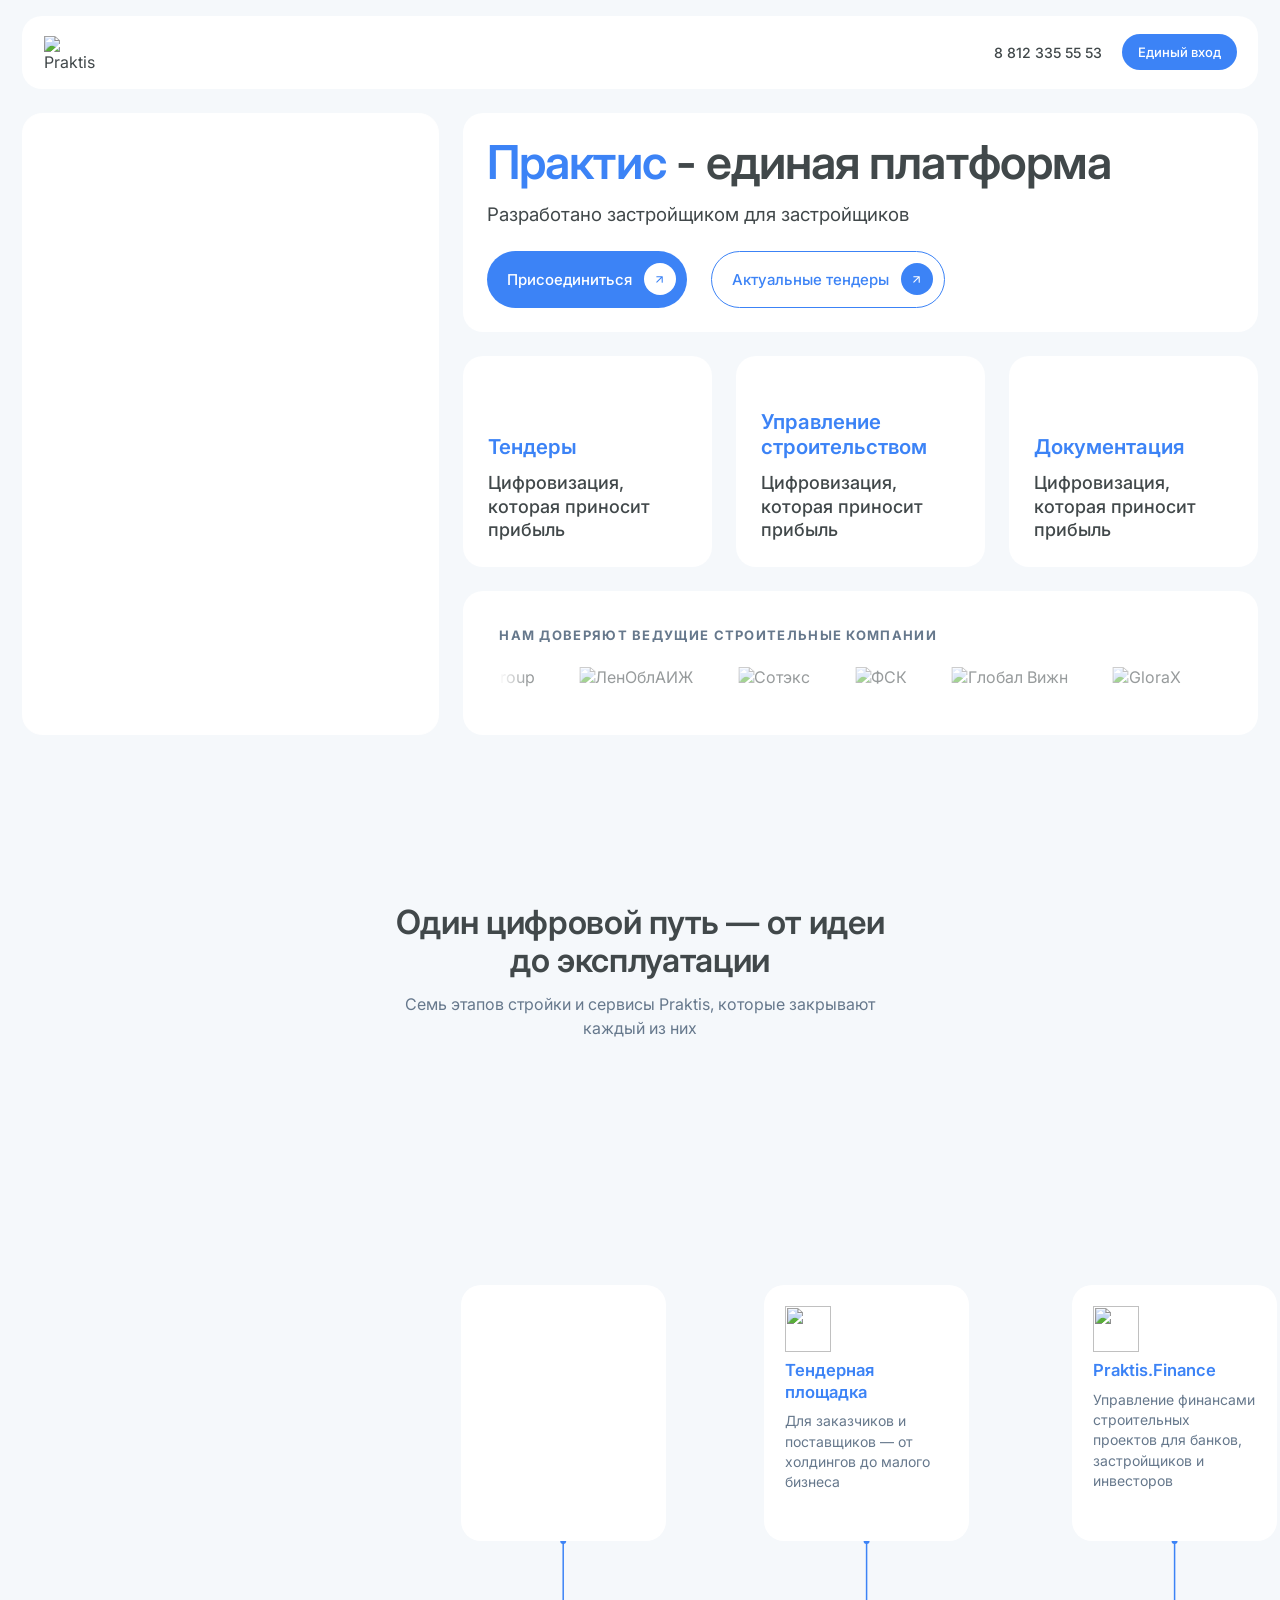
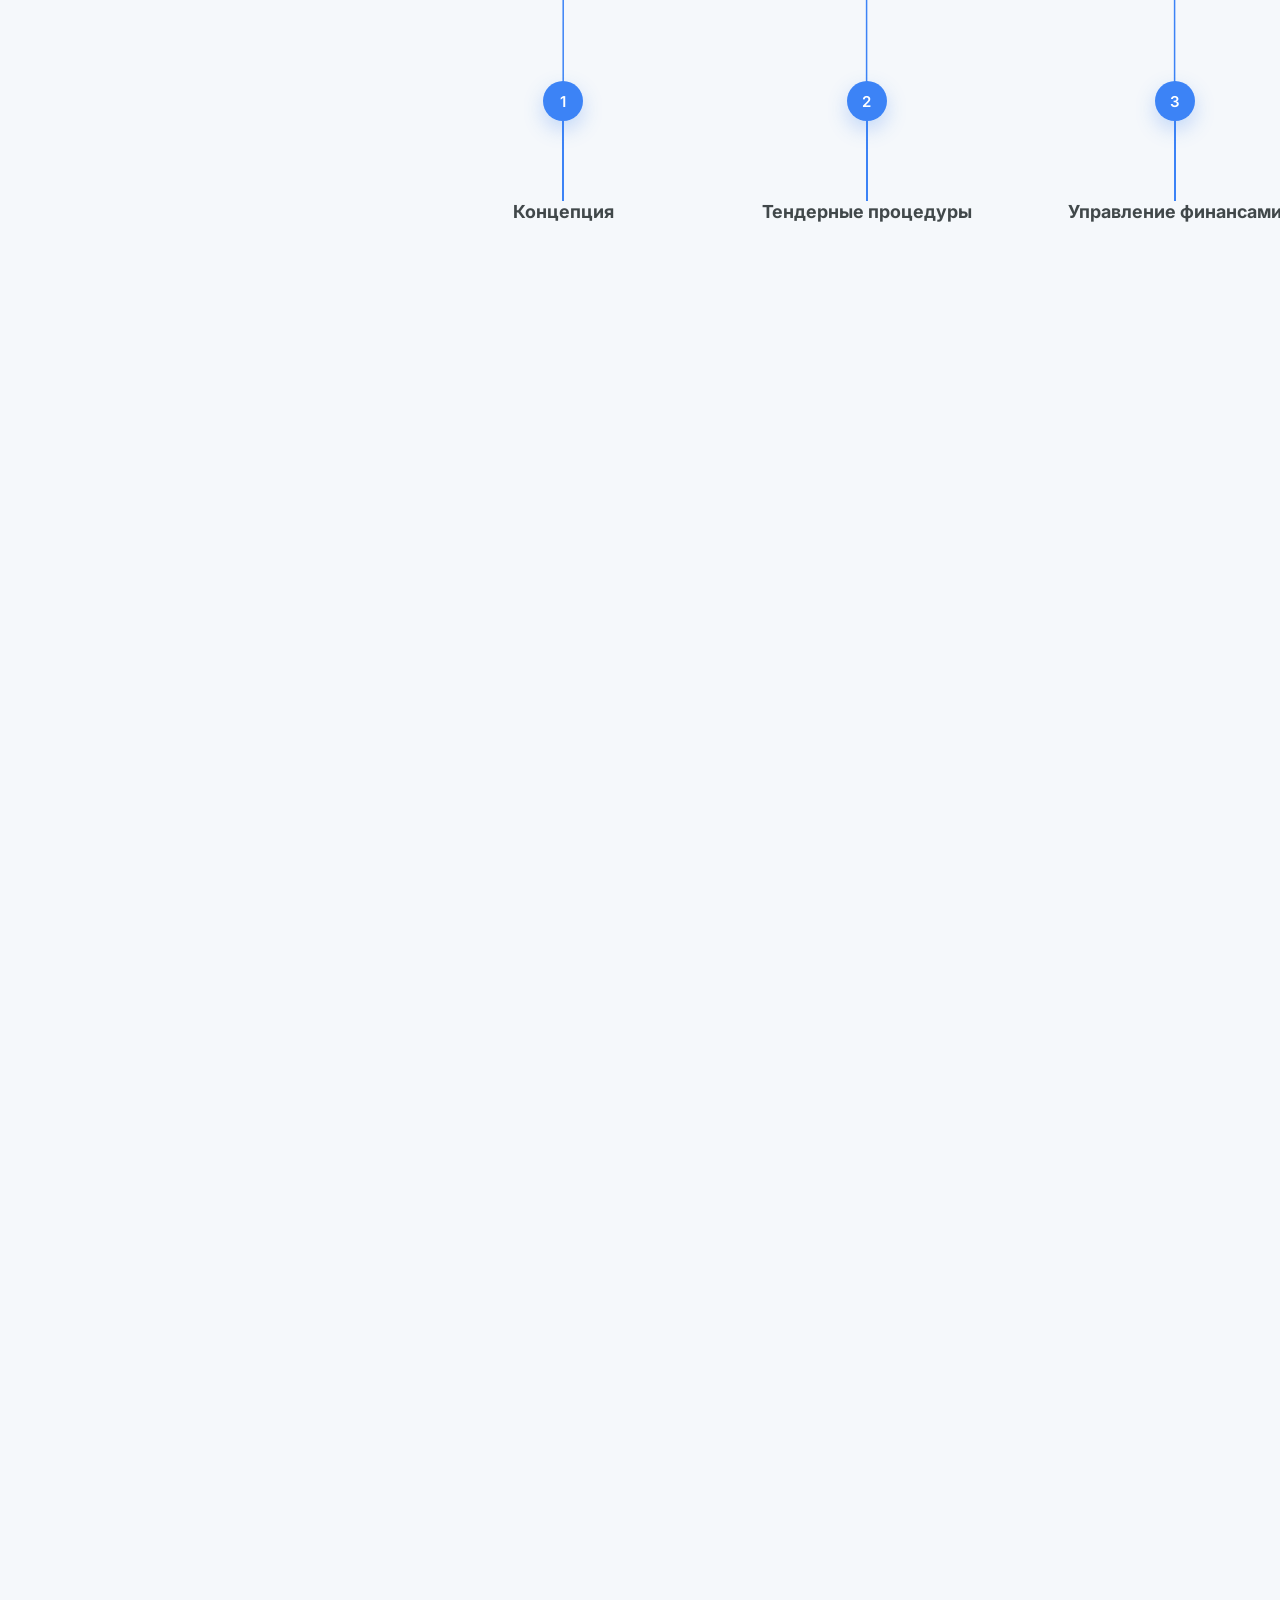
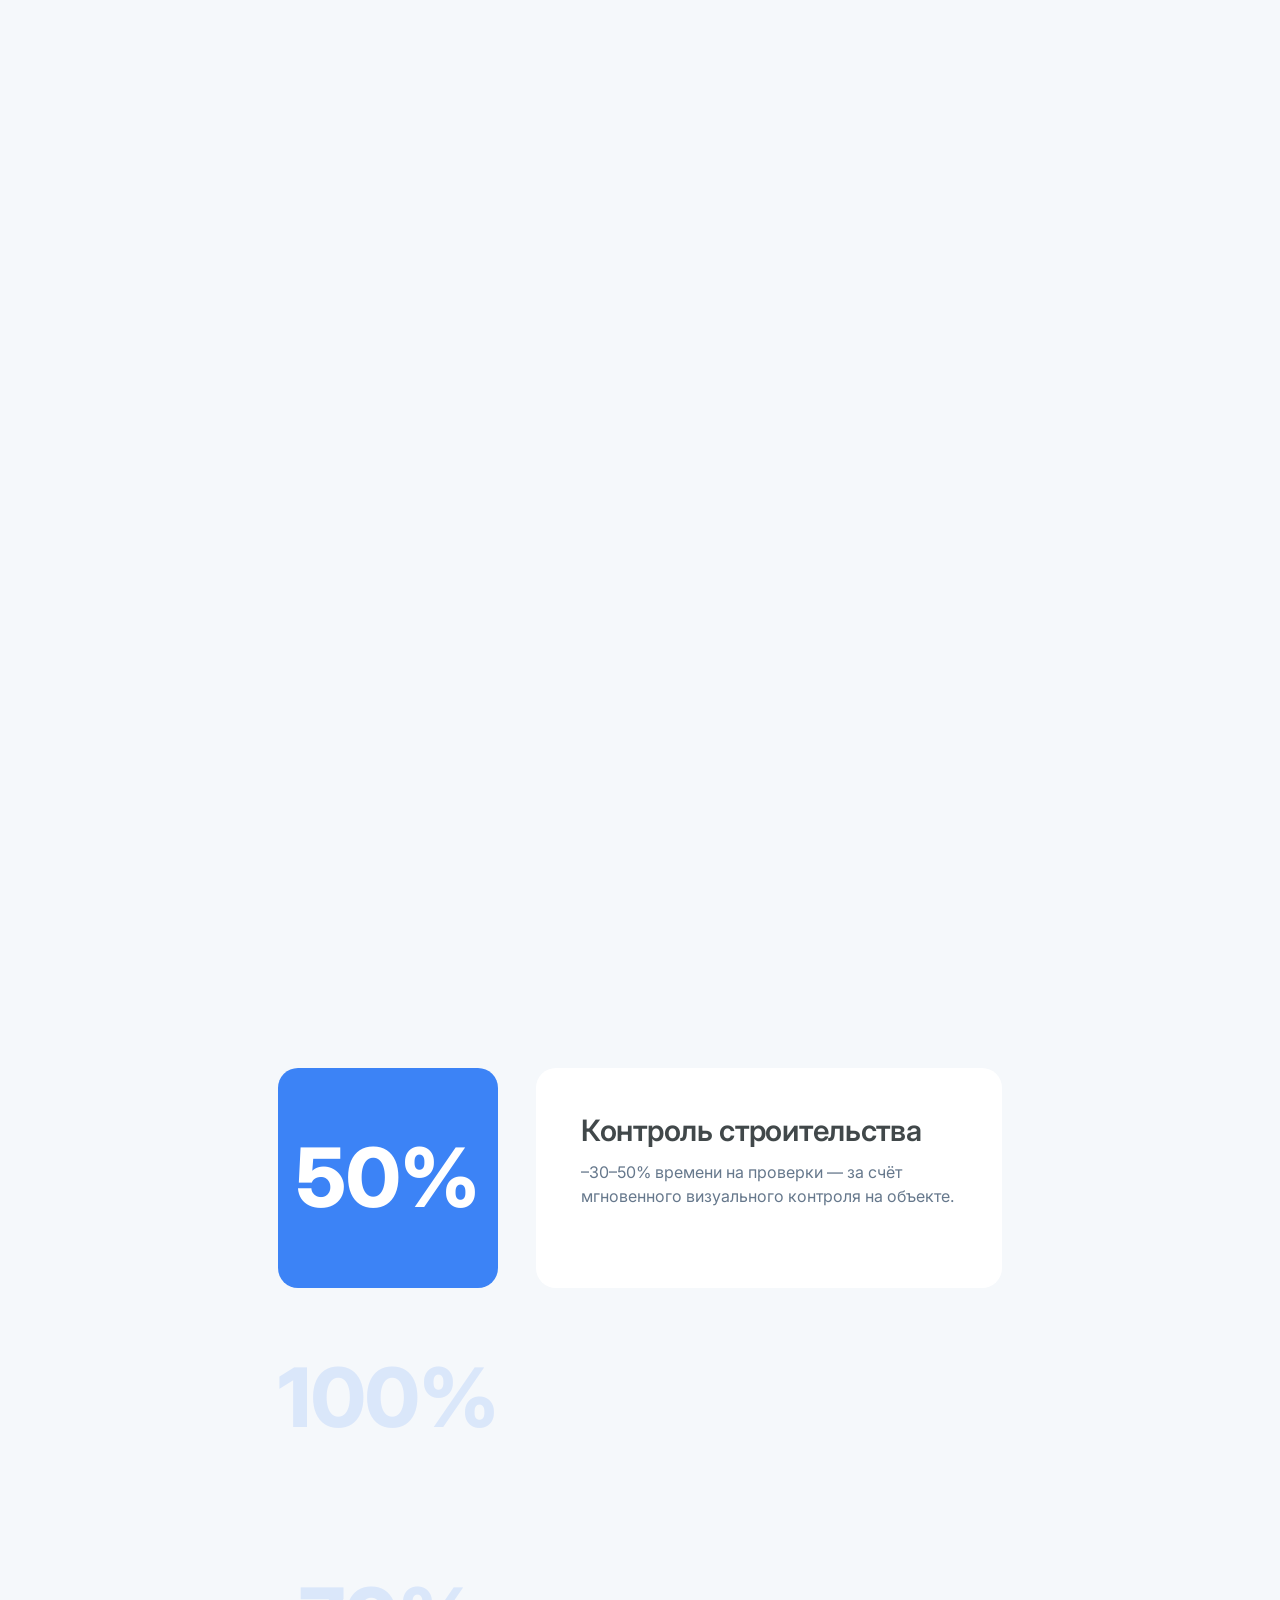
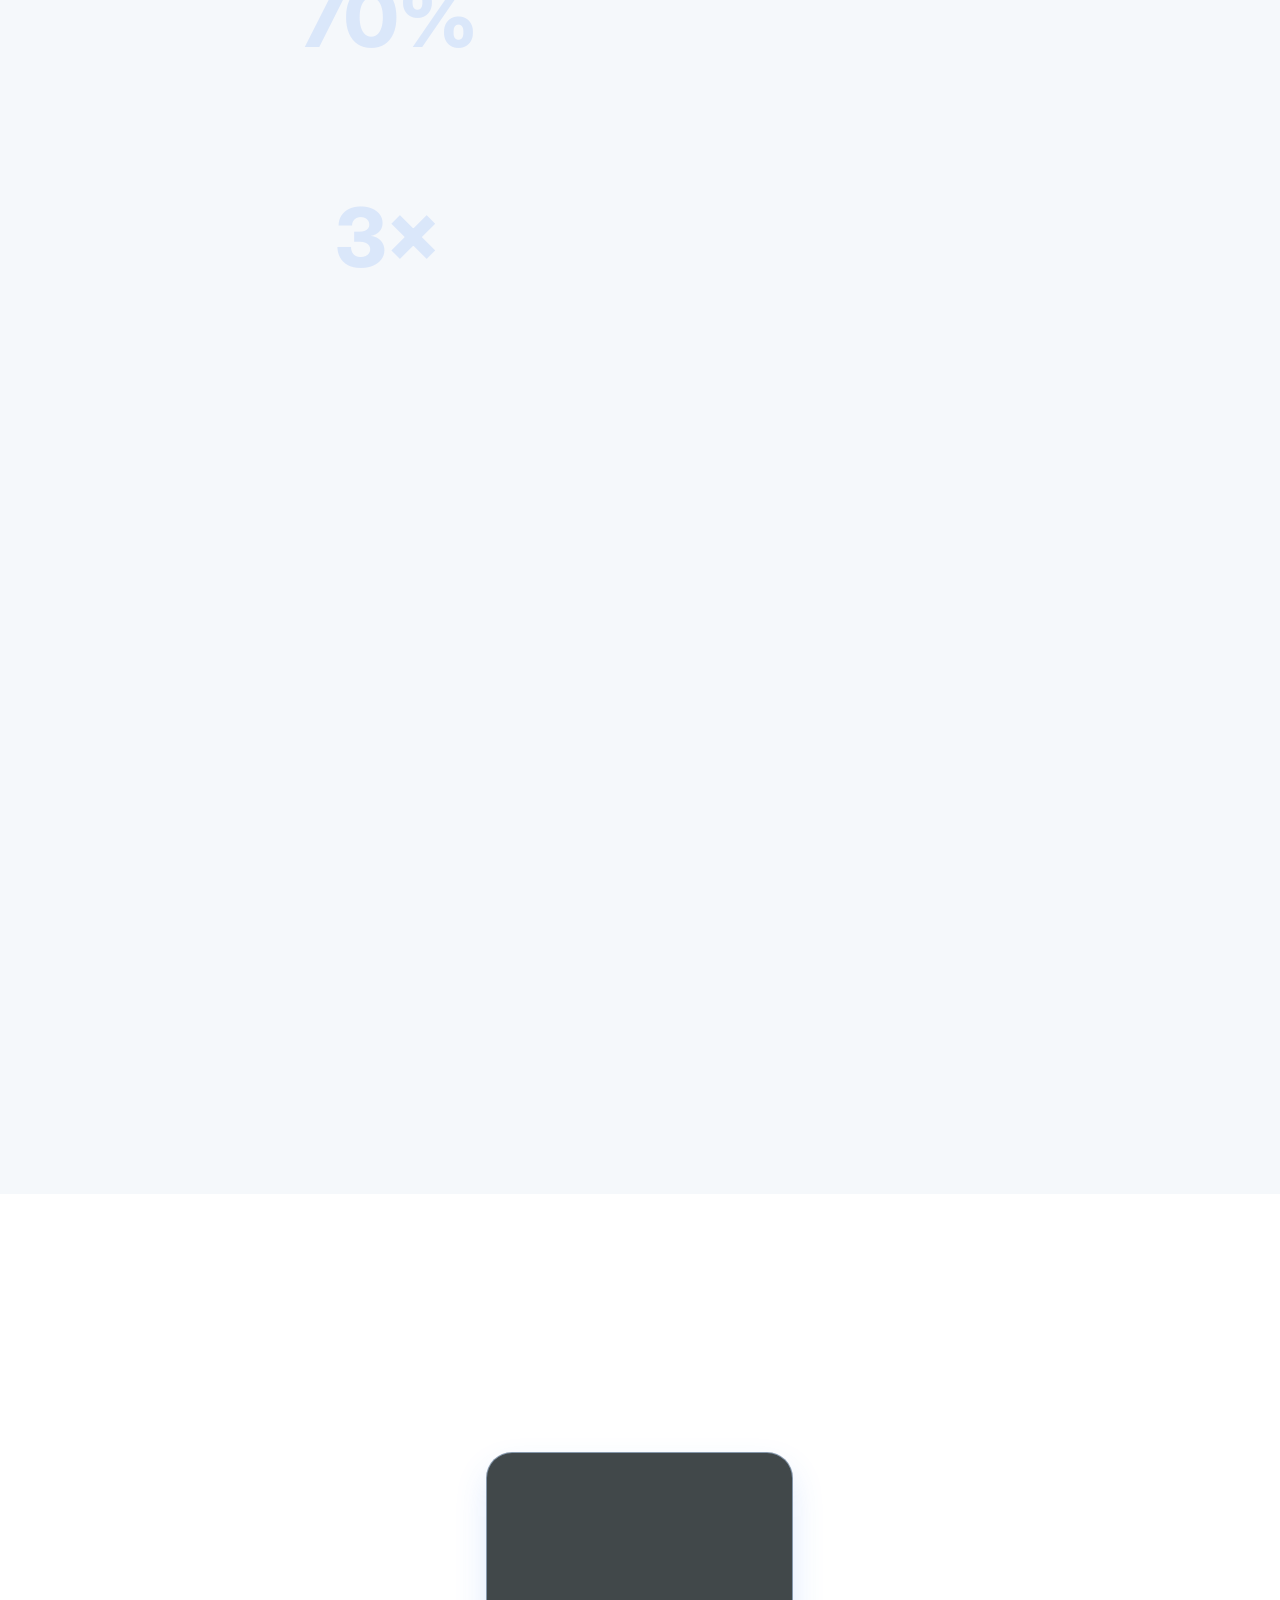
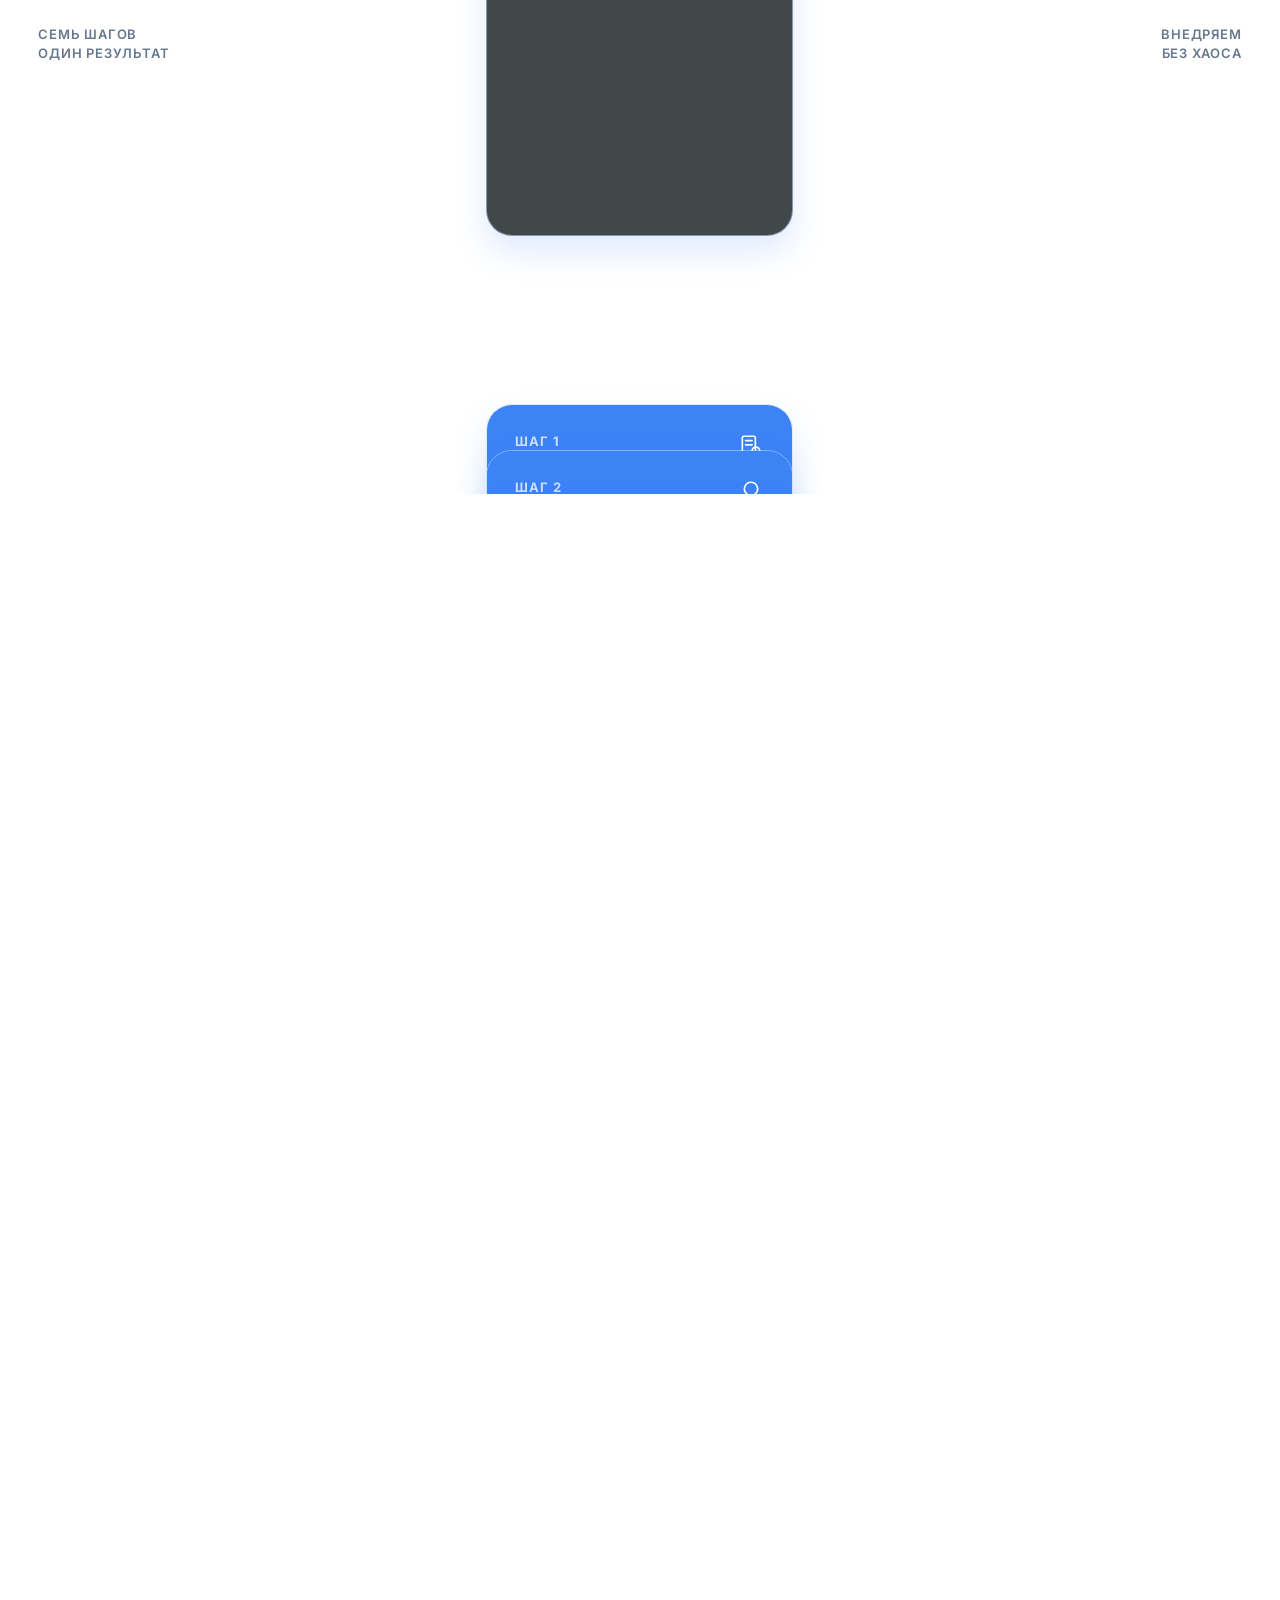
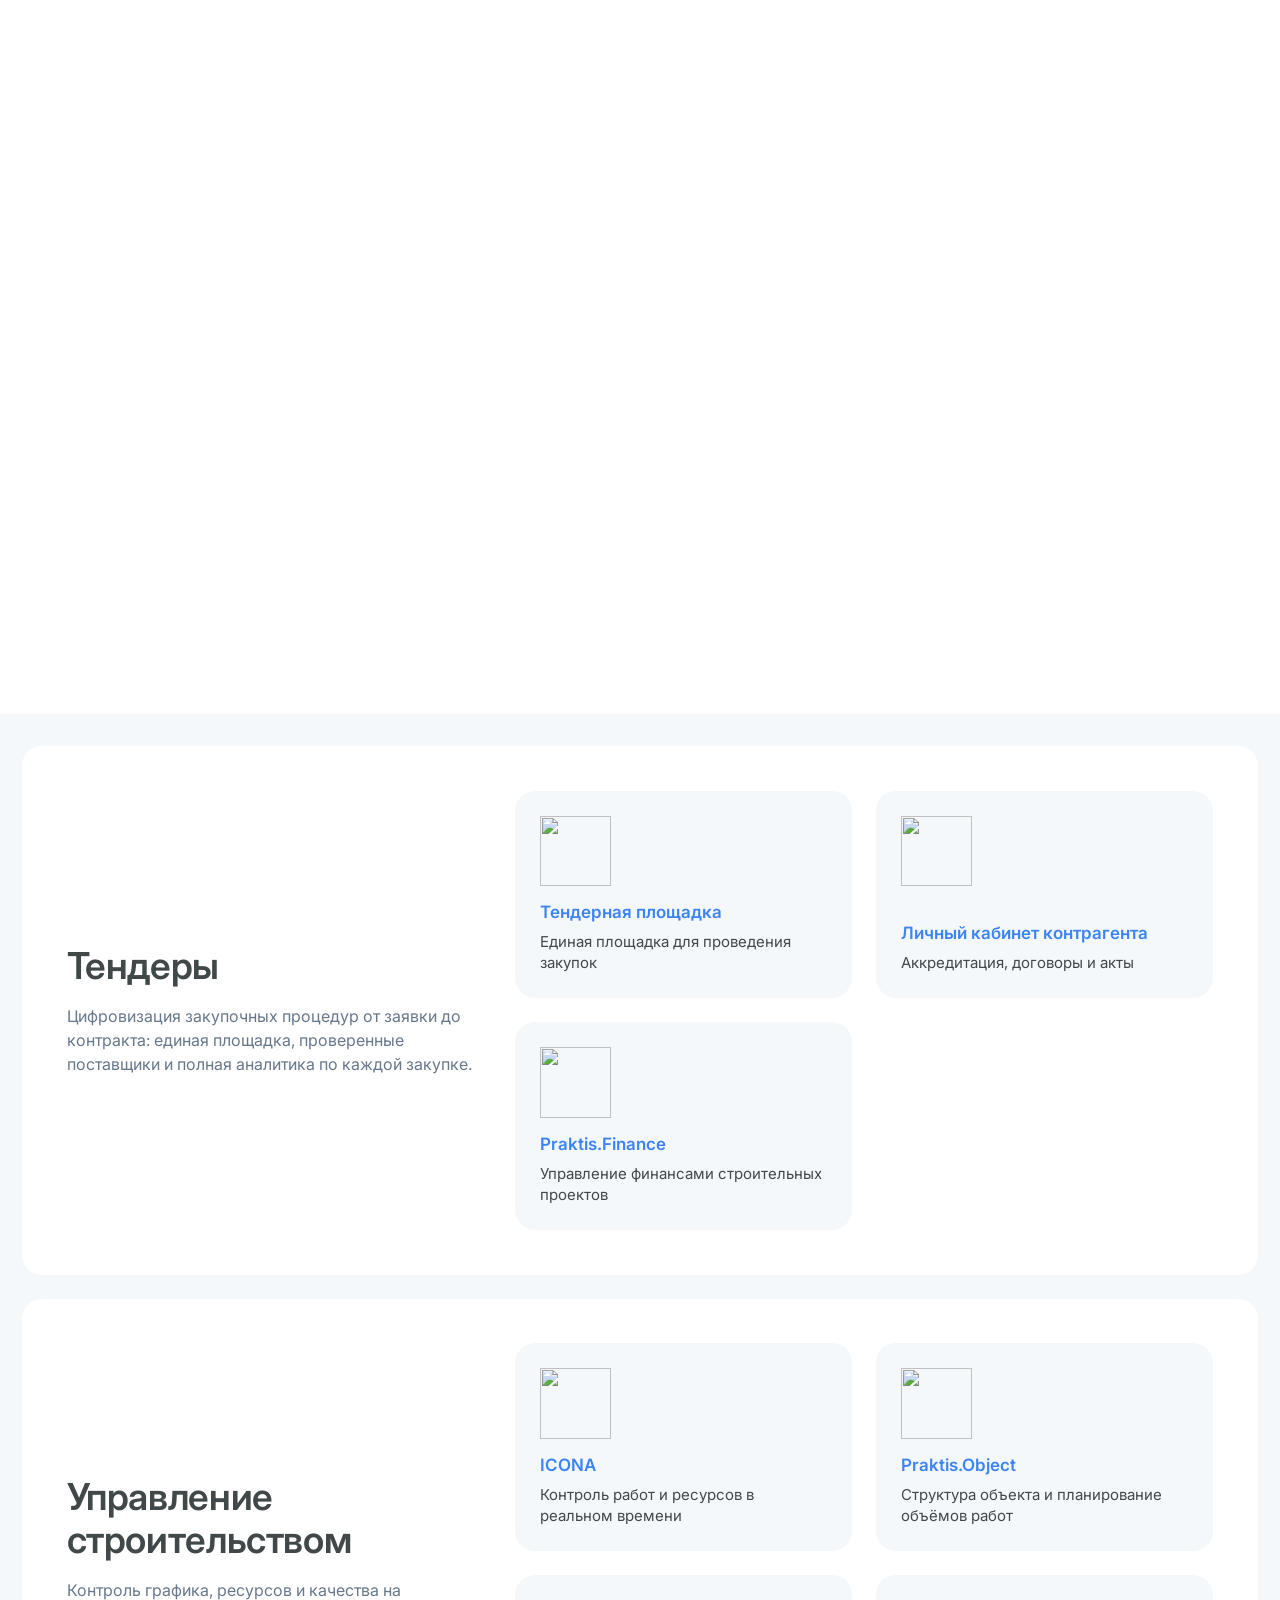
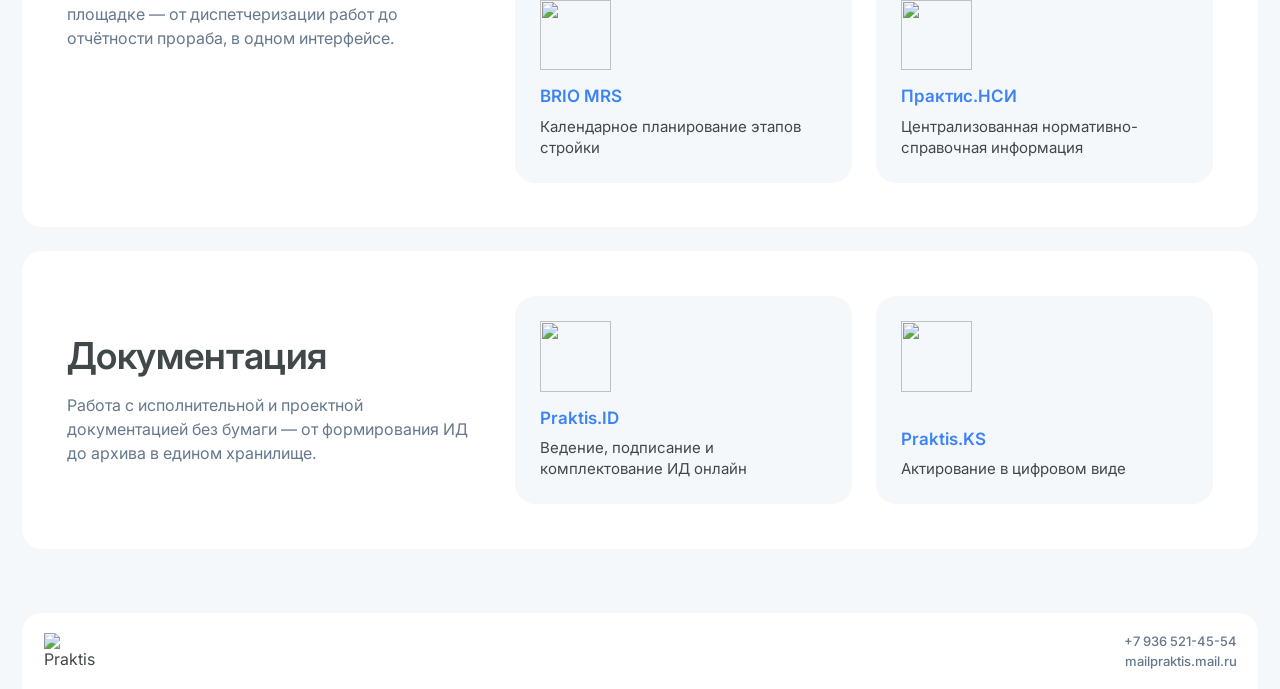
==== commit 3c0c9b41: "Add Praktis.ID pricing/compliance/services sections and site-wide scroll-to-top Pricing tariff cards" ====
--- a/index.html
+++ b/index.html
@@ -667,6 +667,12 @@
   </div>
 </div>
 
+<button type="button" class="scroll-top" id="scrollTop" aria-label="Наверх страницы" hidden>
+  <svg viewBox="0 0 24 24" fill="none" xmlns="http://www.w3.org/2000/svg">
+    <path d="M12 19V5M12 5L6 11M12 5L18 11" stroke="white" stroke-width="2" stroke-linecap="round" stroke-linejoin="round"/>
+  </svg>
+</button>
+
 <script src="https://cdn.jsdelivr.net/npm/intl-tel-input@25.11.2/build/js/intlTelInputWithUtils.min.js"></script>
 <script src="script.js"></script>
 </body>
--- a/styles.css
+++ b/styles.css
@@ -1461,6 +1461,59 @@
 .footer-contacts p { margin: 4px 0 0; }
 .footer-contacts p:first-child { margin-top: 0; }
 
+/* Scroll-to-top button: fixed bottom-right on every page that includes
+   it, faded/lifted in via .is-visible once script.js/praktis-id.js
+   decides you've scrolled far enough down to want it (see that IIFE
+   for the threshold). Markup starts [hidden] — not just opacity:0 —
+   and that JS toggles the attribute itself (after the fade-out
+   transition on the way out, immediately on the way in) so a keyboard
+   user tabbing past the footer never lands on an invisible, inert
+   button while still at the top of the page. Same [hidden]+.is-*
+   two-step .join-modal already uses below. */
+.scroll-top[hidden] {
+  display: none;
+}
+
+.scroll-top {
+  position: fixed;
+  right: clamp(16px, 2vw, 32px);
+  bottom: clamp(16px, 2vw, 32px);
+  z-index: 40;
+  width: 48px;
+  height: 48px;
+  border: 0;
+  border-radius: 50%;
+  background: var(--accent);
+  display: flex;
+  align-items: center;
+  justify-content: center;
+  cursor: pointer;
+  opacity: 0;
+  transform: translateY(12px);
+  pointer-events: none;
+  transition: opacity 0.3s ease, transform 0.3s ease, box-shadow 0.3s ease;
+}
+
+.scroll-top.is-visible {
+  opacity: 1;
+  transform: none;
+  pointer-events: auto;
+}
+
+.scroll-top.is-visible:hover,
+.scroll-top.is-visible:focus-visible {
+  transform: translateY(-3px);
+  box-shadow: 0 14px 28px rgba(60, 131, 246, 0.32);
+}
+
+.scroll-top svg { width: 20px; height: 20px; }
+
+@media (prefers-reduced-motion: reduce) {
+  .scroll-top { transition: opacity 0.2s ease; }
+  .scroll-top.is-visible:hover,
+  .scroll-top.is-visible:focus-visible { transform: none; }
+}
+
 /* Join modal ("Присоединиться"): a plain centered dialog — no
    button-position morphing like the popover we removed from the path
    diagram — with a quick backdrop+card fade/scale entrance. The
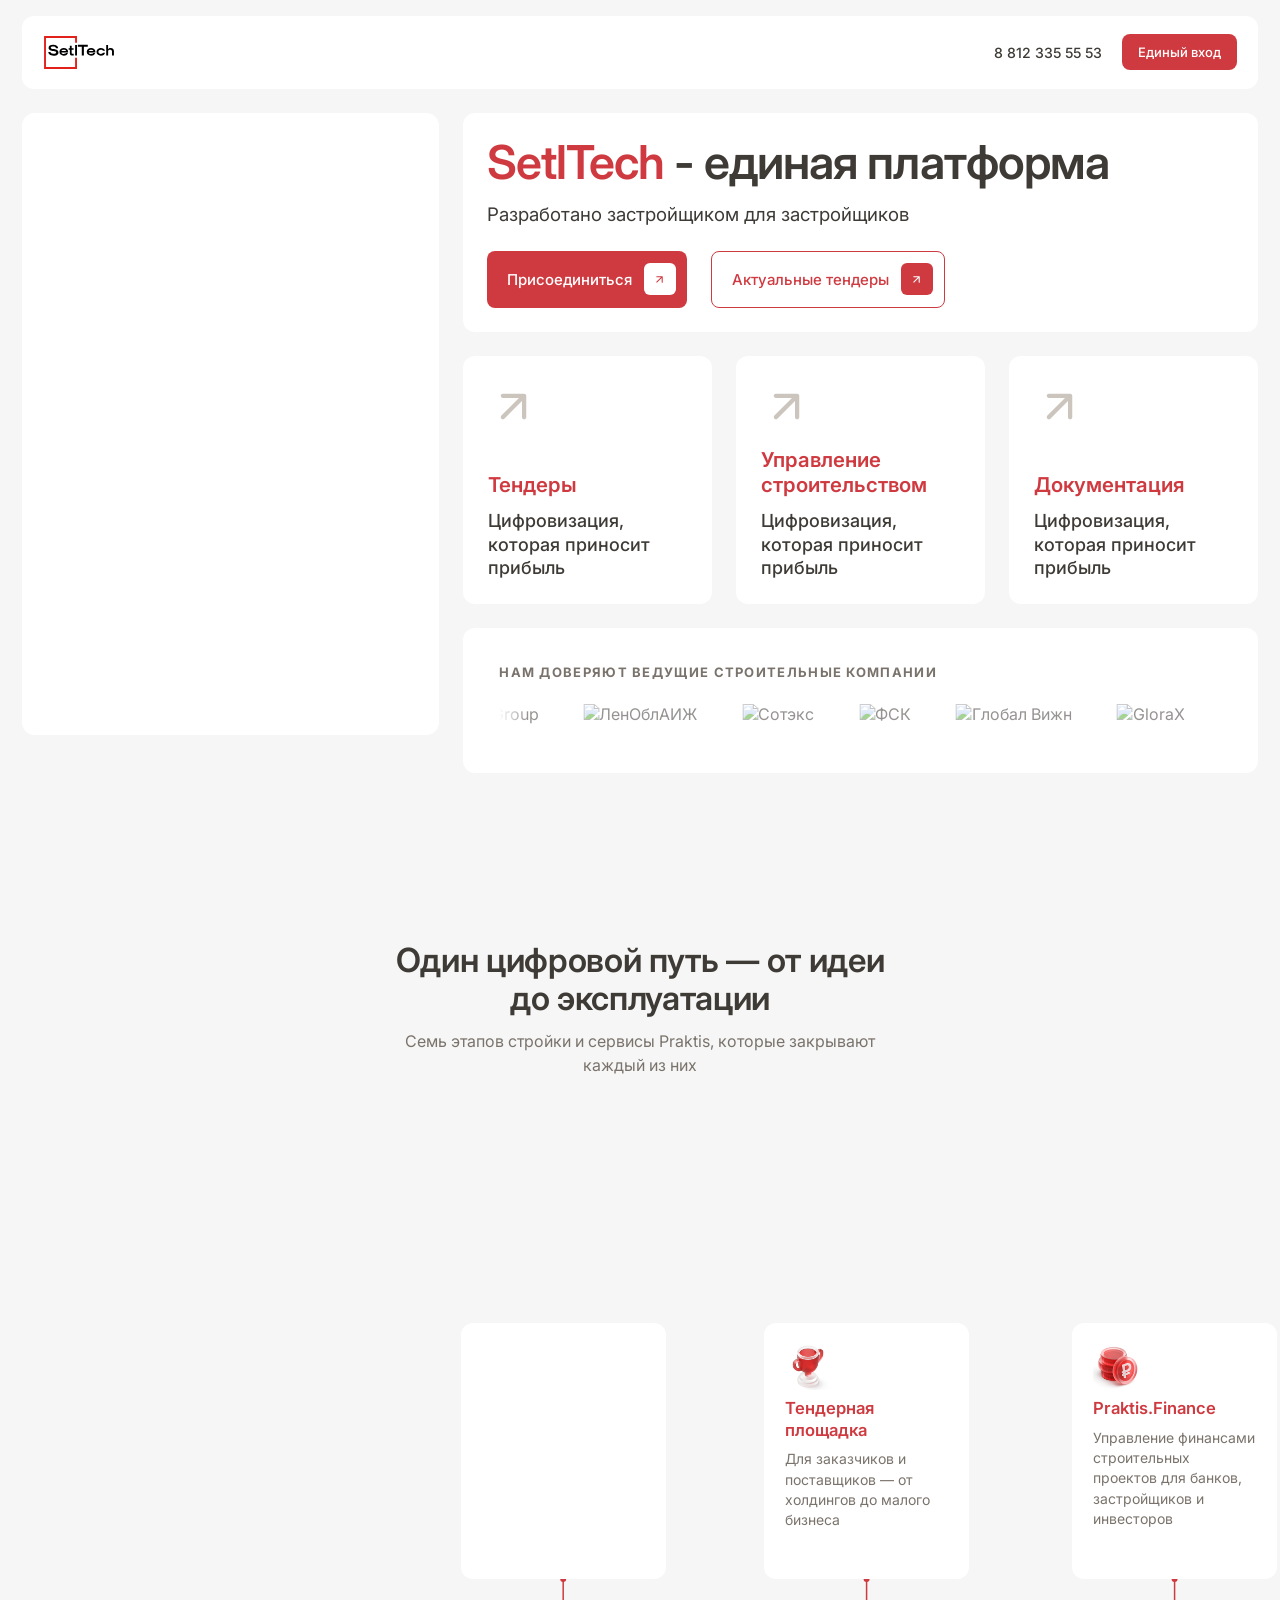
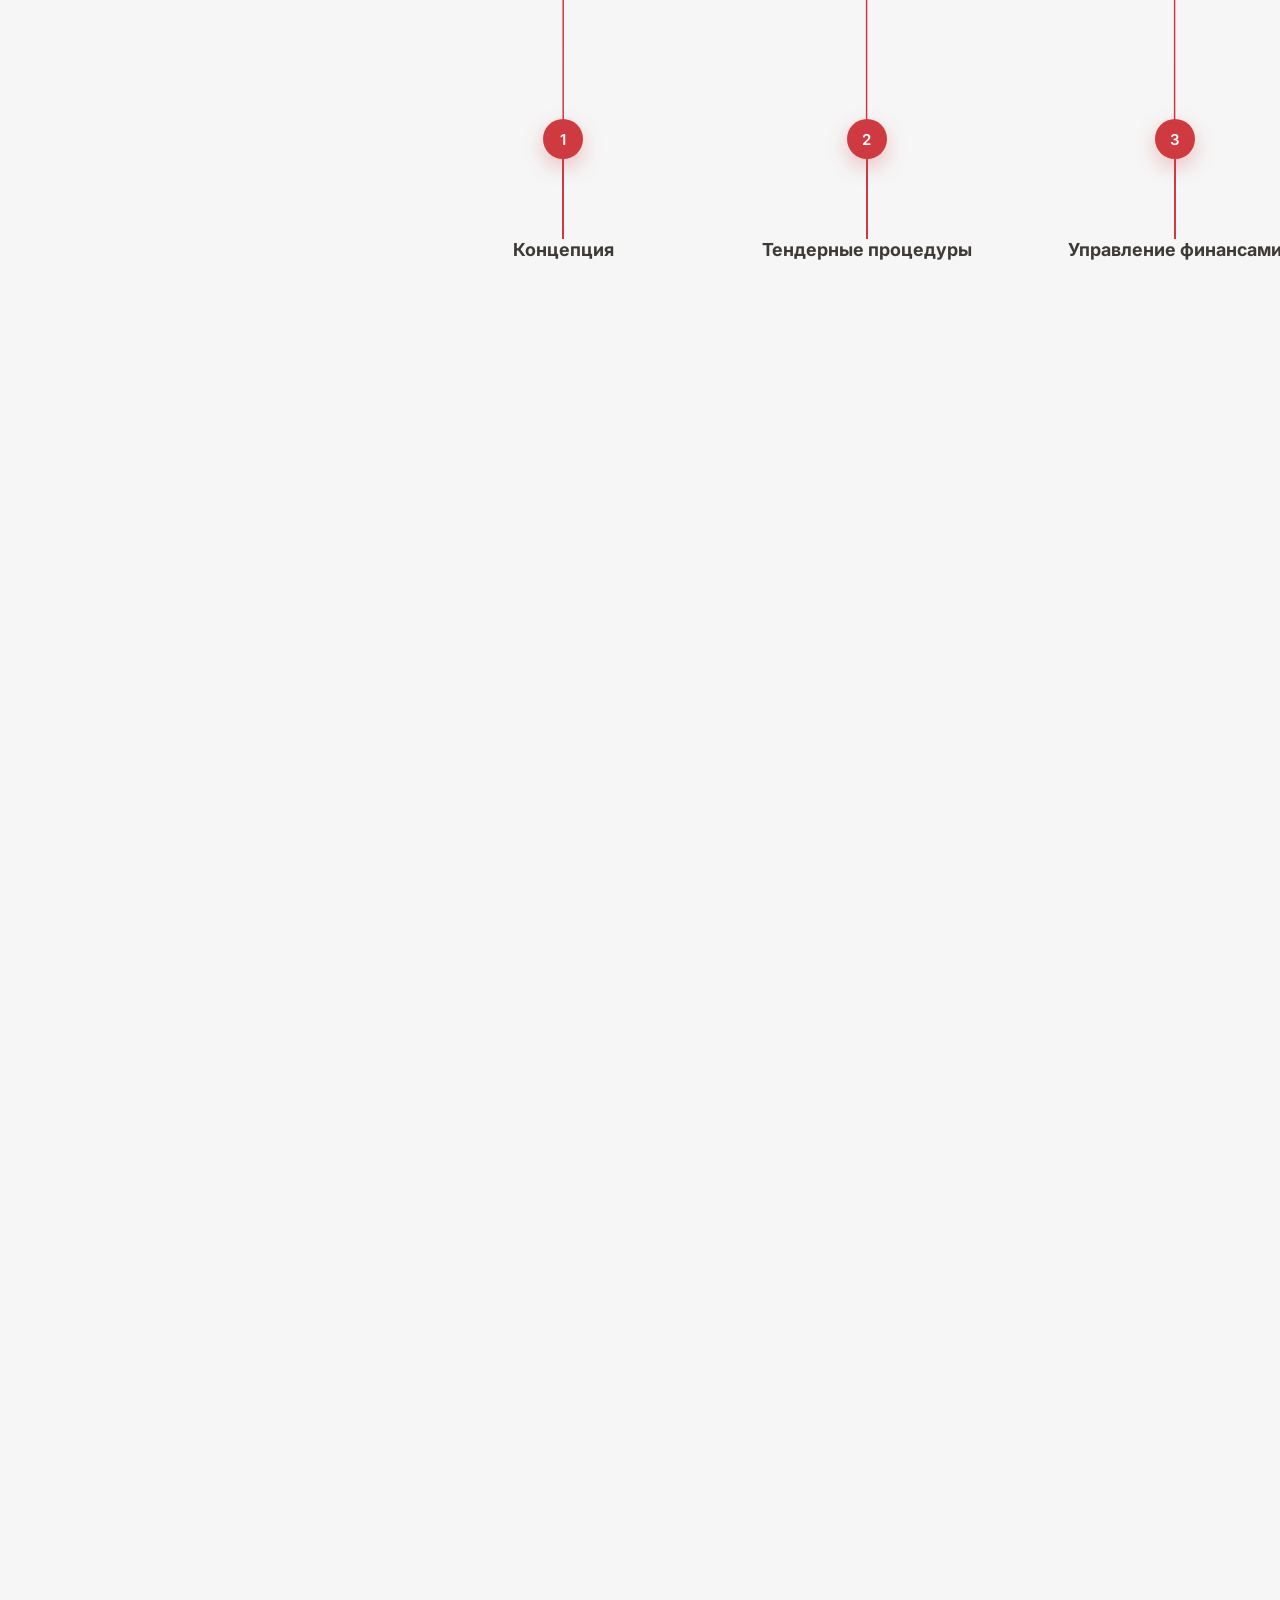
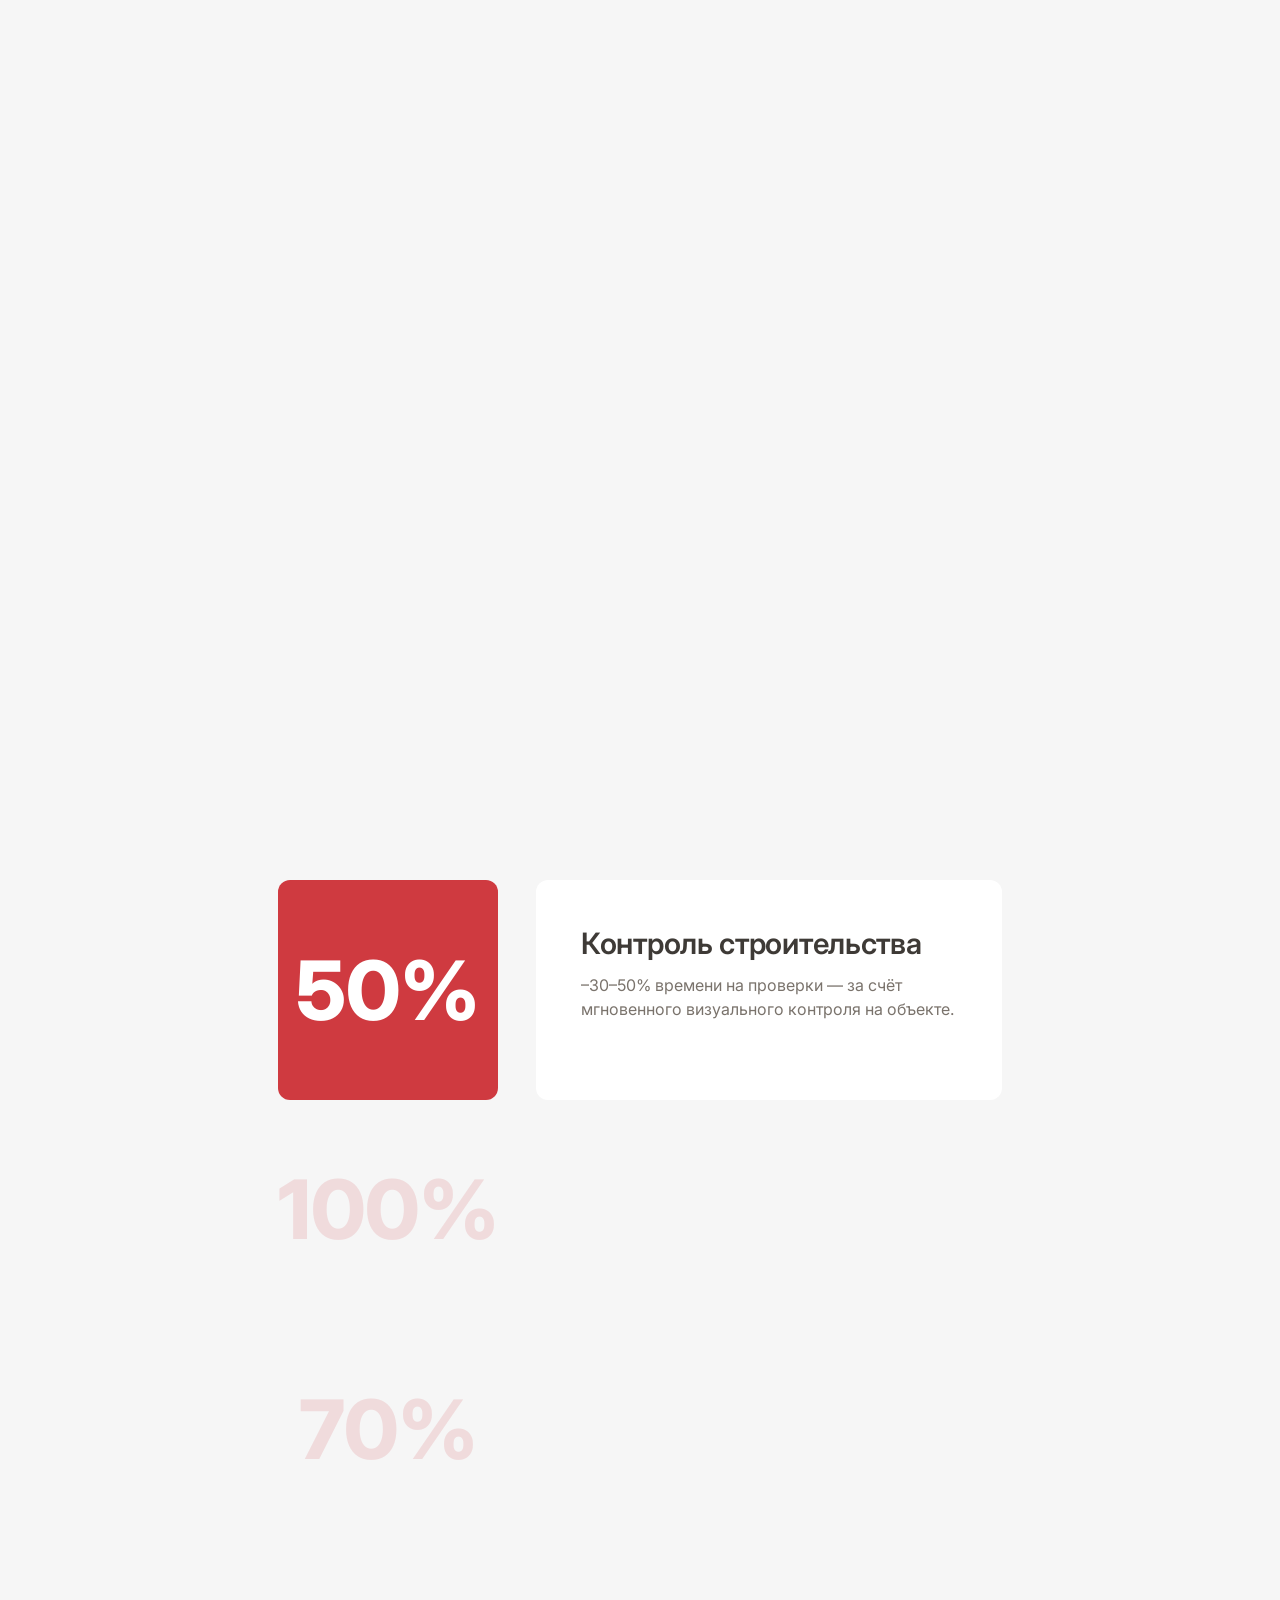
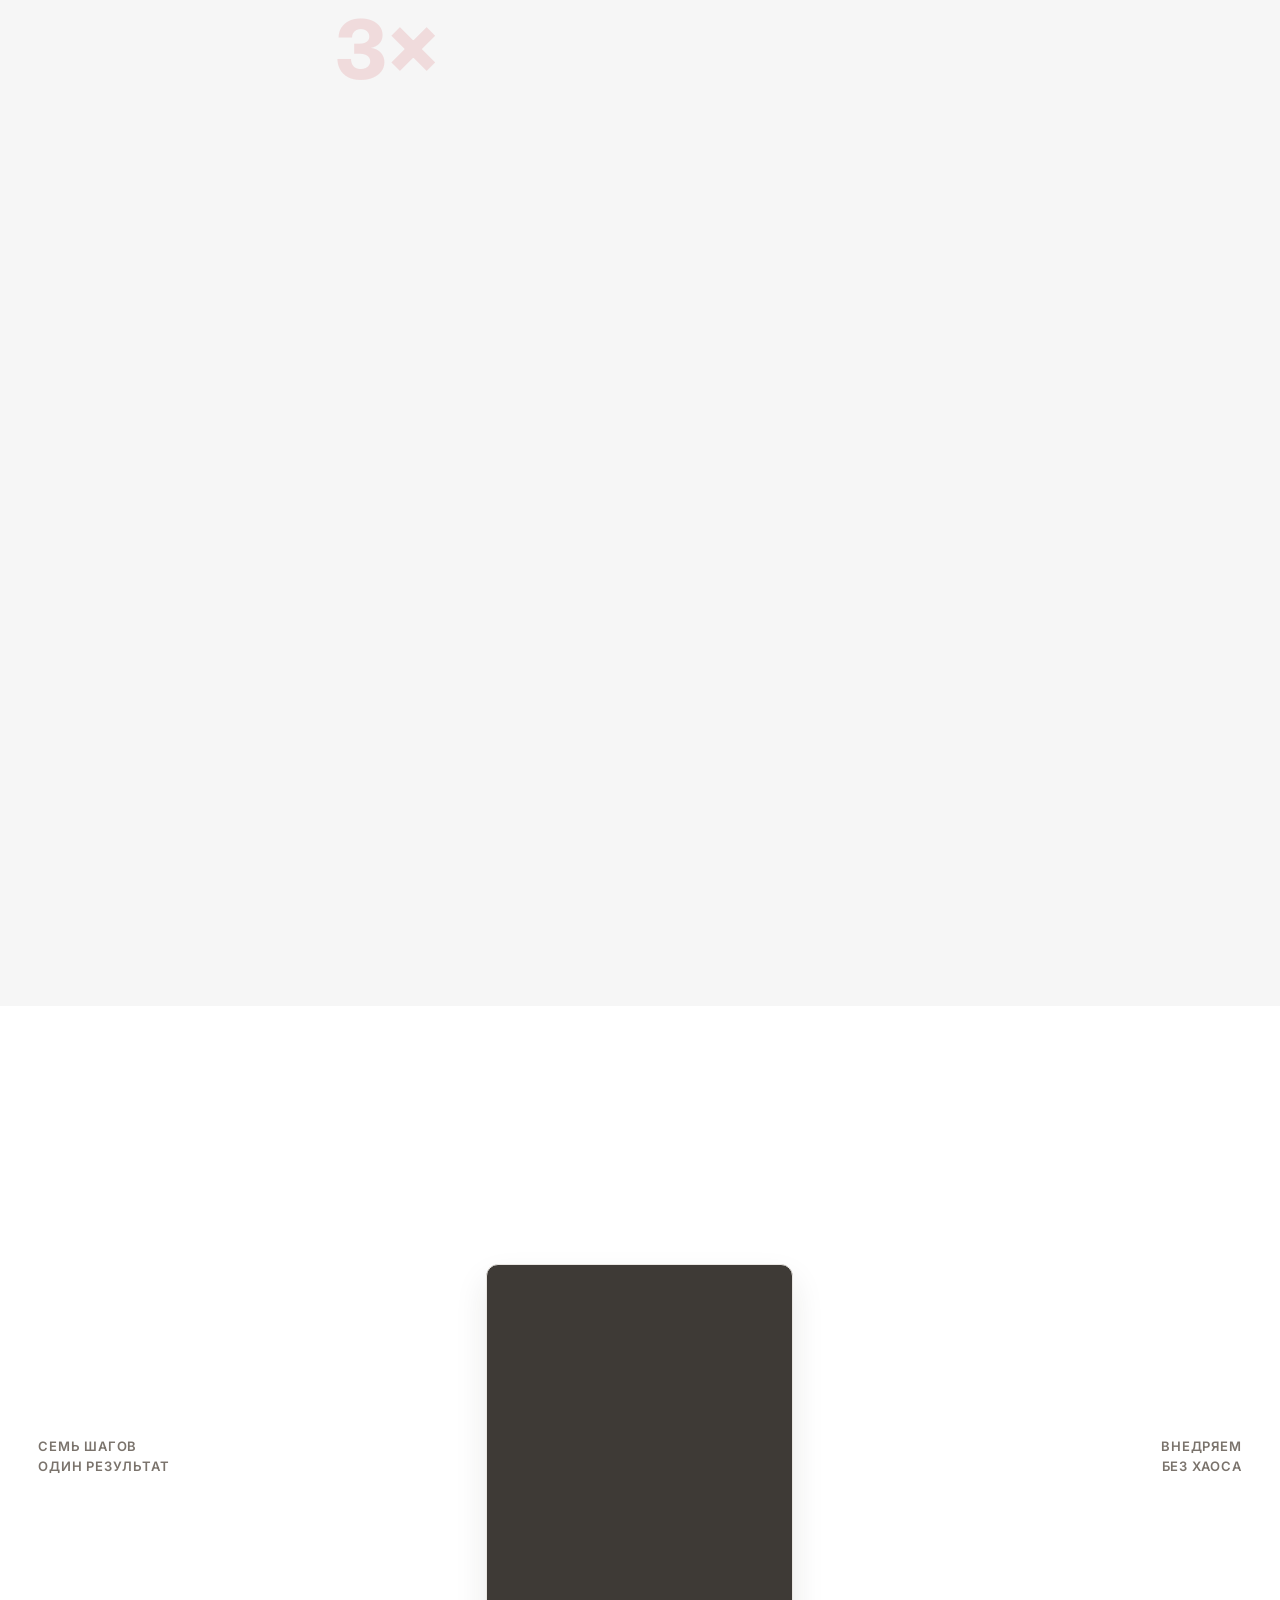
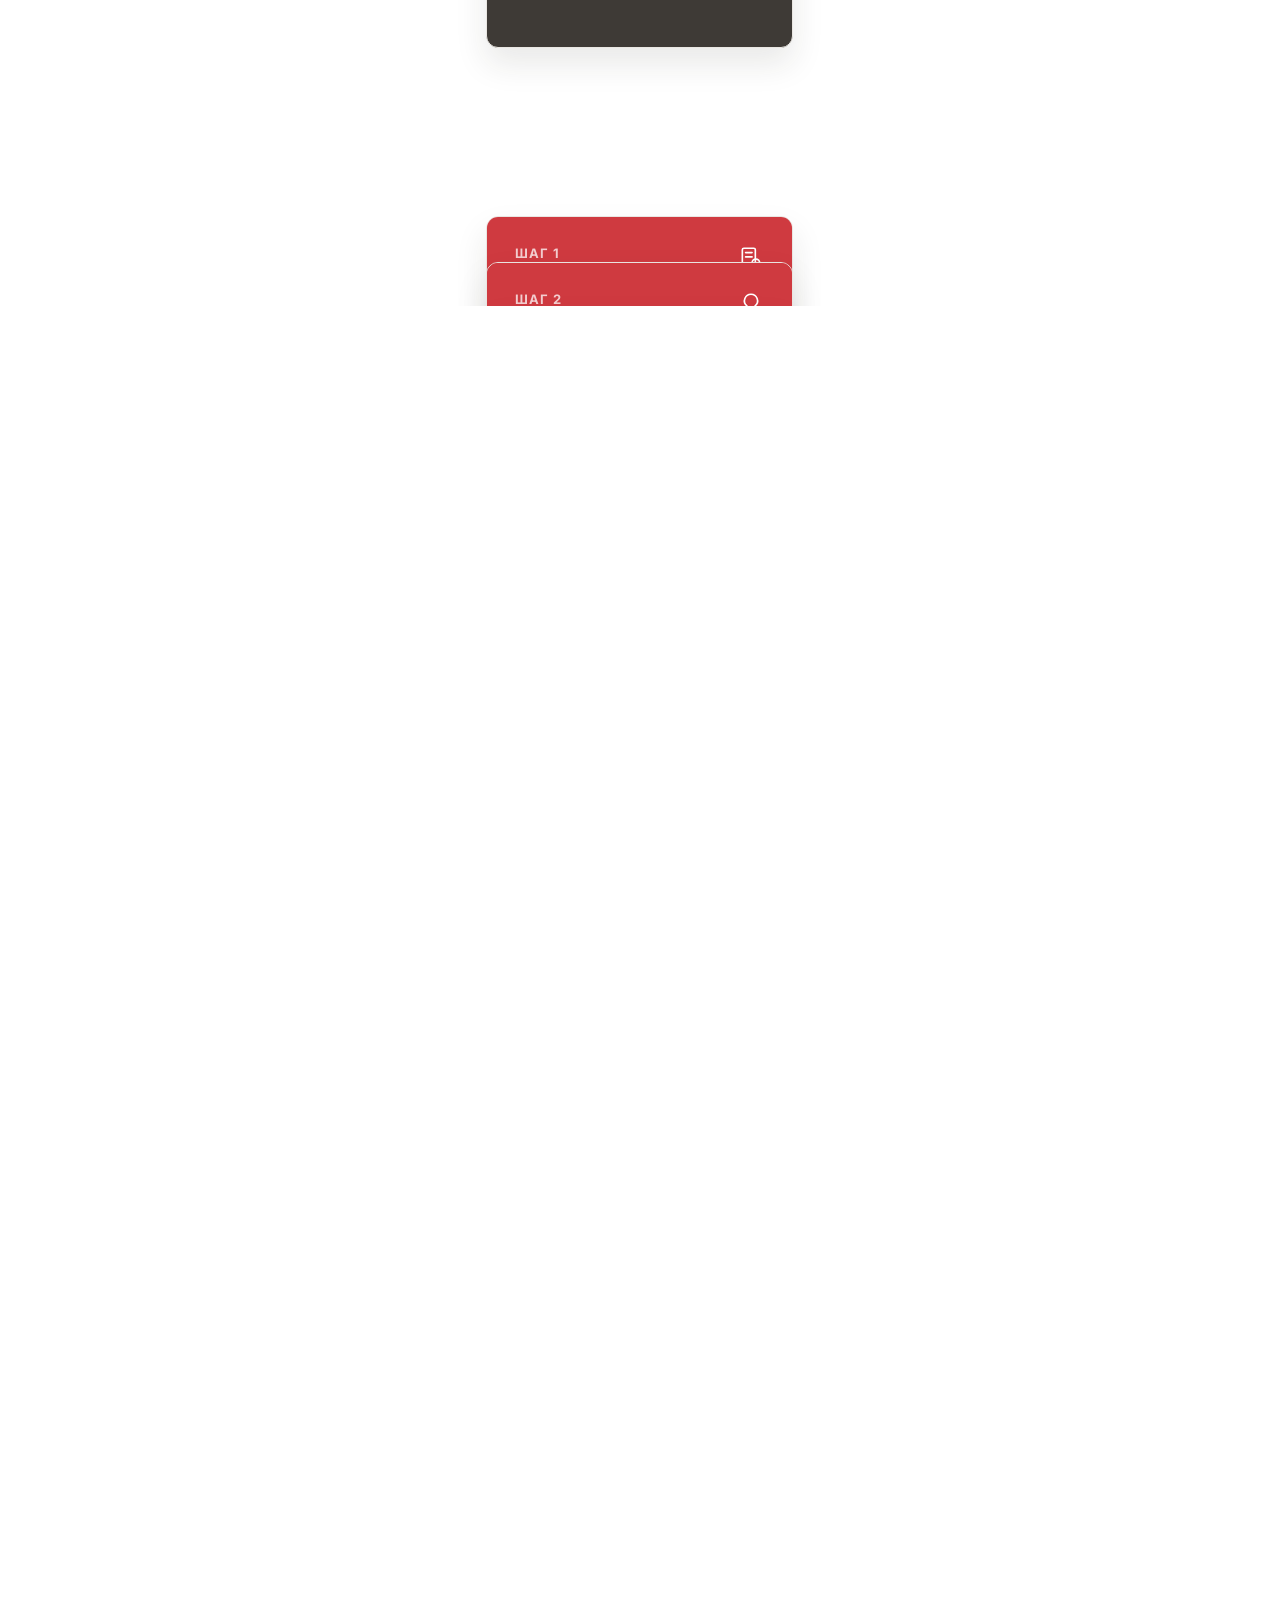
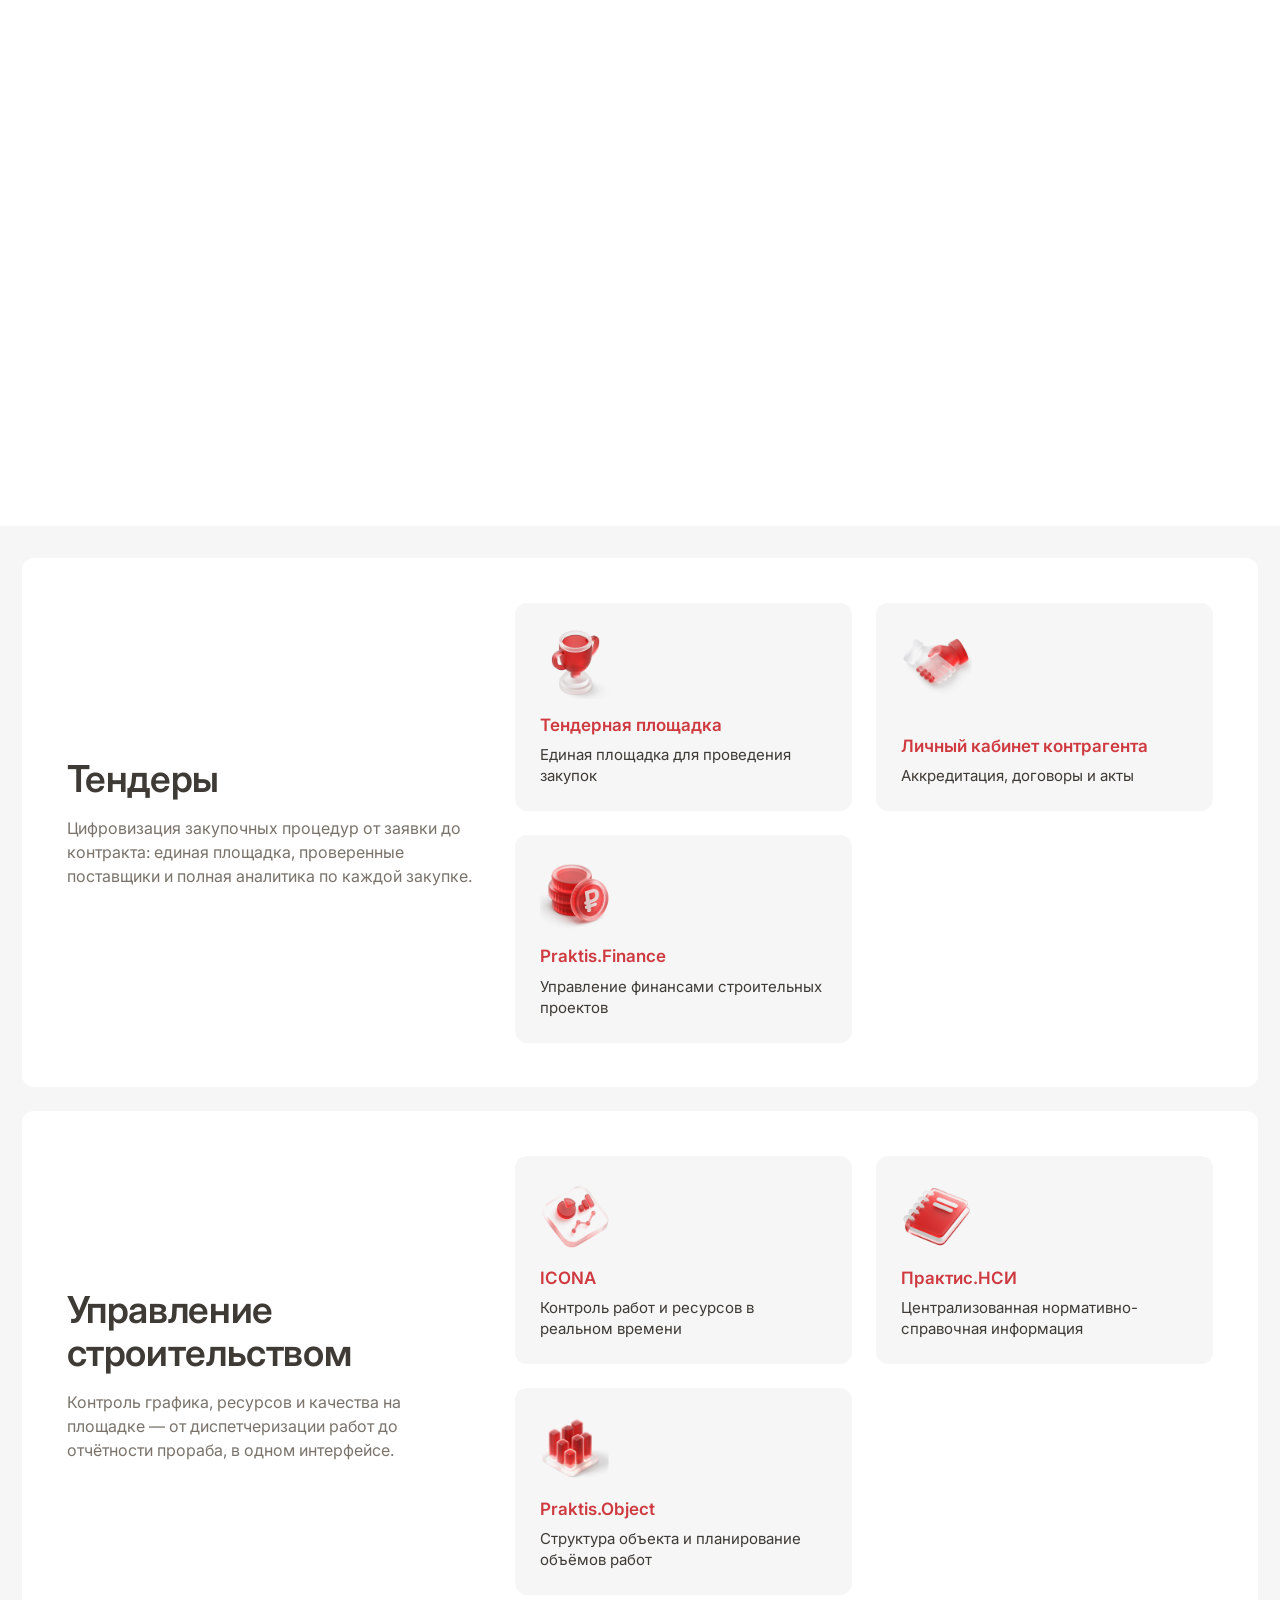
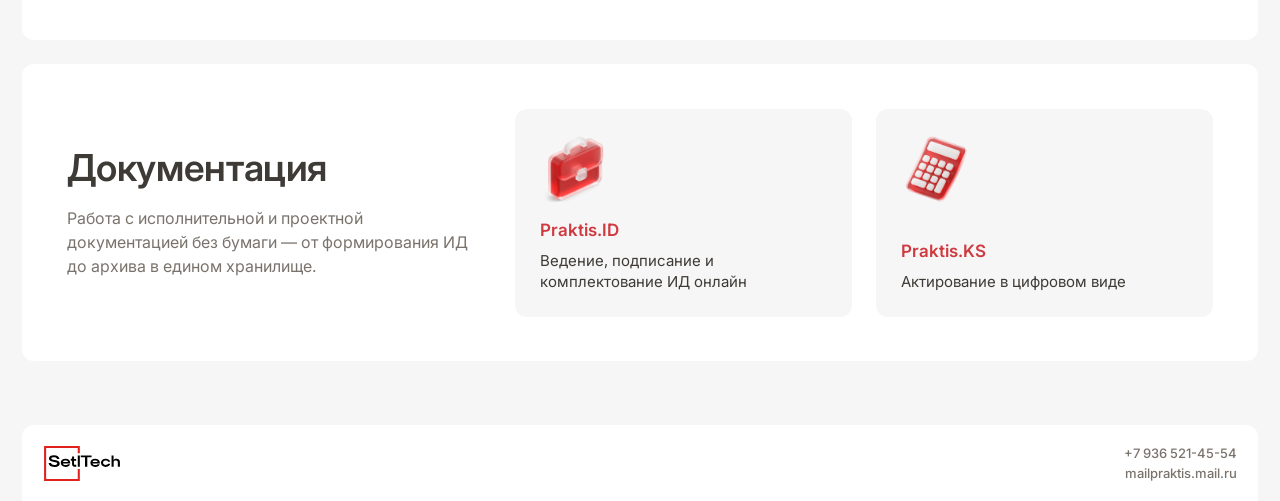
==== commit cb8d3ecd: "Красная версия SetlTech: палитра, стеклянные иконки, логотип, скругления - Primary: синий #3c83f6 → " ====
--- a/index.html
+++ b/index.html
@@ -3,21 +3,21 @@
 <head>
 <meta charset="UTF-8">
 <meta name="viewport" content="width=device-width, initial-scale=1">
-<title>Praktis</title>
+<title>SetlTech — единая платформа</title>
 <link rel="icon" type="image/svg+xml" href="assets/brand/favicon.svg">
 <link rel="icon" type="image/png" sizes="32x32" href="assets/brand/favicon-32.png">
 <link rel="apple-touch-icon" href="assets/brand/favicon-180.png">
 <meta property="og:type" content="website">
-<meta property="og:title" content="Практис — единая платформа">
+<meta property="og:title" content="SetlTech — единая платформа">
 <meta property="og:description" content="Разработано застройщиком для застройщиков">
-<meta property="og:image" content="https://tomatosidiotos-star.github.io/praktis-site/assets/brand/og-image.png">
-<meta property="og:url" content="https://tomatosidiotos-star.github.io/praktis-site/">
+<meta property="og:image" content="https://tomatosidiotos-star.github.io/setltech-site/assets/brand/og-image.png?v=20261014">
+<meta property="og:url" content="https://tomatosidiotos-star.github.io/setltech-site/">
 <meta name="twitter:card" content="summary_large_image">
 <link rel="preconnect" href="https://fonts.googleapis.com">
 <link rel="preconnect" href="https://fonts.gstatic.com" crossorigin>
 <link href="https://fonts.googleapis.com/css2?family=Inter:wght@400;500;600;700;800&display=swap" rel="stylesheet">
 <link rel="stylesheet" href="https://cdn.jsdelivr.net/npm/intl-tel-input@25.11.2/build/css/intlTelInput.min.css">
-<link rel="stylesheet" href="styles.css">
+<link rel="stylesheet" href="styles.css?v=20261014">
 </head>
 <body>
 
@@ -25,7 +25,7 @@
   <div class="wrap">
     <div class="header-bar">
       <a class="logo" href="#top">
-        <img src="assets/brand/logo.svg" alt="Praktis" width="121" height="66">
+        <img src="assets/brand/setltech-logo.svg?v=20261014" alt="SetlTech" width="140" height="66">
       </a>
       <span class="header-spacer"></span>
       <a class="header-phone" href="tel:+78123355553">8 812 335 55 53</a>
@@ -47,7 +47,7 @@
             poster="assets/hero-base.jpg"
             autoplay muted playsinline preload="auto">
           </video>
-          <img class="hero-video-logo" src="assets/brand/logo-video.svg" alt="Praktis">
+          <img class="hero-video-logo" src="assets/brand/setltech-logo-white.svg?v=20261014" alt="SetlTech">
         </div>
       </div>
 
@@ -55,7 +55,7 @@
         <div class="hero-card">
           <div class="hero-card-inner">
             <div class="hero-heading">
-              <h1><span class="accent">Практис</span> - единая платформа</h1>
+              <h1><span class="accent">SetlTech</span> - единая платформа</h1>
               <p class="hero-sub">Разработано застройщиком для застройщиков</p>
             </div>
             <div class="hero-cta-row">
@@ -81,21 +81,21 @@
 
         <div class="tiles-row">
           <a class="tile-card" href="#services-tenders">
-            <img class="tile-arrow" src="assets/brand/arrow-card.svg" alt="">
+            <img class="tile-arrow" src="assets/brand/arrow-card.svg?v=20261014" alt="">
             <div class="tile-body">
               <h4 class="tile-title">Тендеры</h4>
               <p class="tile-desc">Цифровизация, которая приносит прибыль</p>
             </div>
           </a>
           <a class="tile-card" href="#services-construction">
-            <img class="tile-arrow" src="assets/brand/arrow-card.svg" alt="">
+            <img class="tile-arrow" src="assets/brand/arrow-card.svg?v=20261014" alt="">
             <div class="tile-body">
               <h4 class="tile-title">Управление строительством</h4>
               <p class="tile-desc">Цифровизация, которая приносит прибыль</p>
             </div>
           </a>
           <a class="tile-card" href="#services-docs">
-            <img class="tile-arrow" src="assets/brand/arrow-card.svg" alt="">
+            <img class="tile-arrow" src="assets/brand/arrow-card.svg?v=20261014" alt="">
             <div class="tile-body">
               <h4 class="tile-title">Документация</h4>
               <p class="tile-desc">Цифровизация, которая приносит прибыль</p>
@@ -154,7 +154,7 @@
           <div class="path-stage">
             <div class="path-branch">
               <div class="path-service">
-                <img class="path-service-icon" src="assets/services/icon-08.png" alt="">
+                <img class="path-service-icon" src="assets/services/icon-08.png?v=20261014" alt="">
                 <h4 class="path-service-title">Тендерная площадка</h4>
                 <p class="path-service-desc">Для заказчиков и поставщиков — от холдингов до малого бизнеса</p>
                 <ul class="path-service-points">
@@ -175,7 +175,7 @@
           <div class="path-stage">
             <div class="path-branch">
               <div class="path-service">
-                <img class="path-service-icon" src="assets/services/icon-12.png" alt="">
+                <img class="path-service-icon" src="assets/services/icon-12.png?v=20261014" alt="">
                 <h4 class="path-service-title">Praktis.Finance</h4>
                 <p class="path-service-desc">Управление финансами строительных проектов для банков, застройщиков и инвесторов</p>
                 <ul class="path-service-points">
@@ -198,7 +198,7 @@
           <div class="path-stage">
             <div class="path-branch">
               <div class="path-service">
-                <img class="path-service-icon" src="assets/services/icon-04.png" alt="">
+                <img class="path-service-icon" src="assets/services/icon-04.png?v=20261014" alt="">
                 <h4 class="path-service-title">Личный кабинет контрагента</h4>
                 <p class="path-service-desc">Единая точка взаимодействия с Setl Group — аккредитация, договоры и акты выполненных работ</p>
                 <ul class="path-service-points">
@@ -218,7 +218,7 @@
           <div class="path-stage">
             <div class="path-branch">
               <div class="path-service">
-                <img class="path-service-icon" src="assets/services/icon-09.png" alt="">
+                <img class="path-service-icon" src="assets/services/icon-09.png?v=20261014" alt="">
                 <h4 class="path-service-title">ICONA</h4>
                 <p class="path-service-desc">Цифровая методология управления строительством</p>
                 <ul class="path-service-points">
@@ -229,18 +229,7 @@
                 </ul>
               </div>
               <div class="path-service">
-                <img class="path-service-icon" src="assets/services/icon-02.png" alt="">
-                <h4 class="path-service-title">BRIO MRS</h4>
-                <p class="path-service-desc">Визуальный контроль строительства по BIM-модели</p>
-                <ul class="path-service-points">
-                  <li>Контроль соответствия проекта факту</li>
-                  <li>Своевременное выявление отклонений</li>
-                  <li>Снижение рисков ошибок и переделок</li>
-                  <li>Экономия сроков и затрат</li>
-                </ul>
-              </div>
-              <div class="path-service">
-                <img class="path-service-icon" src="assets/services/icon-06.png" alt="">
+                <img class="path-service-icon" src="assets/services/icon-06.png?v=20261014" alt="">
                 <h4 class="path-service-title">Praktis.Object</h4>
                 <p class="path-service-desc">Структура объекта и планирование объёмов работ</p>
                 <ul class="path-service-points">
@@ -251,7 +240,7 @@
                 </ul>
               </div>
               <div class="path-service">
-                <img class="path-service-icon" src="assets/services/icon-05.png" alt="">
+                <img class="path-service-icon" src="assets/services/icon-05.png?v=20261014" alt="">
                 <h4 class="path-service-title">Практис.НСИ</h4>
                 <p class="path-service-desc">Централизованная нормативно-справочная информация</p>
                 <ul class="path-service-points">
@@ -272,7 +261,7 @@
           <div class="path-stage">
             <div class="path-branch">
               <div class="path-service">
-                <img class="path-service-icon" src="assets/services/icon-07.png" alt="">
+                <img class="path-service-icon" src="assets/services/icon-07.png?v=20261014" alt="">
                 <h4 class="path-service-title">Praktis.ID</h4>
                 <p class="path-service-desc">Ведение, подписание и комплектование исполнительной документации онлайн</p>
                 <ul class="path-service-points">
@@ -284,7 +273,7 @@
                 </ul>
               </div>
               <div class="path-service">
-                <img class="path-service-icon" src="assets/services/icon-03.png" alt="">
+                <img class="path-service-icon" src="assets/services/icon-03.png?v=20261014" alt="">
                 <h4 class="path-service-title">Praktis.KS</h4>
                 <p class="path-service-desc">Актирование в цифровом виде</p>
                 <ul class="path-service-points">
@@ -515,21 +504,21 @@
         </div>
         <div class="services-tiles">
           <a class="service-tile" href="https://etp.praktis.ru/" target="_blank" rel="noopener">
-            <img class="service-icon" src="assets/services/icon-08.png" alt="">
+            <img class="service-icon" src="assets/services/icon-08.png?v=20261014" alt="">
             <div class="service-body">
               <h4 class="service-title">Тендерная площадка</h4>
               <p class="service-desc">Единая площадка для проведения закупок</p>
             </div>
           </a>
           <a class="service-tile" href="https://finance.setltech.ru/" target="_blank" rel="noopener">
-            <img class="service-icon" src="assets/services/icon-12.png" alt="">
+            <img class="service-icon" src="assets/services/icon-12.png?v=20261014" alt="">
             <div class="service-body">
               <h4 class="service-title">Praktis.Finance</h4>
               <p class="service-desc">Управление финансами строительных проектов</p>
             </div>
           </a>
           <a class="service-tile" href="https://lkk.setlgroup.ru/" target="_blank" rel="noopener">
-            <img class="service-icon" src="assets/services/icon-04.png" alt="">
+            <img class="service-icon" src="assets/services/icon-04.png?v=20261014" alt="">
             <div class="service-body">
               <h4 class="service-title">Личный кабинет контрагента</h4>
               <p class="service-desc">Аккредитация, договоры и акты</p>
@@ -545,28 +534,21 @@
         </div>
         <div class="services-tiles">
           <a class="service-tile" href="https://setltech.ru/setlsoft" target="_blank" rel="noopener">
-            <img class="service-icon" src="assets/services/icon-09.png" alt="">
+            <img class="service-icon" src="assets/services/icon-09.png?v=20261014" alt="">
             <div class="service-body">
               <h4 class="service-title">ICONA</h4>
               <p class="service-desc">Контроль работ и ресурсов в реальном времени</p>
             </div>
           </a>
-          <div class="service-tile is-disabled">
-            <img class="service-icon" src="assets/services/icon-02.png" alt="">
-            <div class="service-body">
-              <h4 class="service-title">BRIO MRS</h4>
-              <p class="service-desc">Календарное планирование этапов стройки</p>
-            </div>
-          </div>
           <a class="service-tile" href="https://object.praktis.ru/" target="_blank" rel="noopener">
-            <img class="service-icon" src="assets/services/icon-06.png" alt="">
+            <img class="service-icon" src="assets/services/icon-06.png?v=20261014" alt="">
             <div class="service-body">
               <h4 class="service-title">Praktis.Object</h4>
               <p class="service-desc">Структура объекта и планирование объёмов работ</p>
             </div>
           </a>
           <a class="service-tile" href="https://catalog.praktis.ru/directories" target="_blank" rel="noopener">
-            <img class="service-icon" src="assets/services/icon-05.png" alt="">
+            <img class="service-icon" src="assets/services/icon-05.png?v=20261014" alt="">
             <div class="service-body">
               <h4 class="service-title">Практис.НСИ</h4>
               <p class="service-desc">Централизованная нормативно-справочная информация</p>
@@ -582,14 +564,14 @@
         </div>
         <div class="services-tiles services-tiles--pair">
           <a class="service-tile" href="praktis-id.html">
-            <img class="service-icon" src="assets/services/icon-07.png" alt="">
+            <img class="service-icon" src="assets/services/icon-07.png?v=20261014" alt="">
             <div class="service-body">
               <h4 class="service-title">Praktis.ID</h4>
               <p class="service-desc">Ведение, подписание и комплектование ИД онлайн</p>
             </div>
           </a>
           <a class="service-tile" href="https://ks.praktis.ru/" target="_blank" rel="noopener">
-            <img class="service-icon" src="assets/services/icon-03.png" alt="">
+            <img class="service-icon" src="assets/services/icon-03.png?v=20261014" alt="">
             <div class="service-body">
               <h4 class="service-title">Praktis.KS</h4>
               <p class="service-desc">Актирование в цифровом виде</p>
@@ -606,7 +588,7 @@
   <div class="wrap">
     <div class="footer-bar">
       <a class="logo" href="#top">
-        <img src="assets/brand/logo.svg" alt="Praktis" width="99" height="54">
+        <img src="assets/brand/setltech-logo.svg?v=20261014" alt="SetlTech" width="114" height="54">
       </a>
       <div class="footer-contacts">
         <p>+7 936 521-45-54</p>
@@ -647,8 +629,14 @@
             <label for="joinMessage">Комментарий</label>
             <textarea id="joinMessage" name="message" rows="3"></textarea>
           </div>
-
-          <p class="join-form-error" id="joinFormError" hidden>Укажите ФИО и хотя бы один способ связи — телефон или email</p>
+          <div class="join-field join-field--consent">
+            <label class="join-consent-label">
+              <input type="checkbox" id="joinConsent" name="consent">
+              <span>Согласен(-на) на <a href="privacy.html" target="_blank" rel="noopener">обработку персональных данных</a></span>
+            </label>
+          </div>
+
+          <p class="join-form-error" id="joinFormError" hidden>Укажите ФИО, способ связи (телефон или email) и подтвердите согласие на обработку персональных данных</p>
 
           <button type="submit" class="btn btn-accent join-submit">
             <span class="btn-label">Отправить</span>
@@ -674,6 +662,6 @@
 </button>
 
 <script src="https://cdn.jsdelivr.net/npm/intl-tel-input@25.11.2/build/js/intlTelInputWithUtils.min.js"></script>
-<script src="script.js"></script>
+<script src="script.js?v=20261014"></script>
 </body>
 </html>
--- a/styles.css
+++ b/styles.css
@@ -1,13 +1,29 @@
 :root {
-  --accent: #3c83f6;
-  --accent-dark: #2f6ad1;
-  --ink: #41484a;
-  --ink-soft: #66788c;
-  --bg: #f5f8fb;
-  --surface: #ffffff;
-  --line: #eaf0f5;
-  --icon-muted: #c1d0df;
-  --radius-card: 20px;
+  /* Primary */
+  --red-main: #CF3A40;
+  --red-dark: #B32F35;
+
+  /* Тёплая серая шкала — вместо прежних серо-голубых */
+  --warm-50: #F3F1EE;
+  --warm-100: #E9E6E2;
+  --warm-300: #CBC5BE;
+  --warm-500: #7A736C;
+  --warm-600: #5A544E;
+  --warm-800: #3E3A36;
+  --warm-900: #2A2622;
+
+  --color-background: #F6F6F6;
+  --color-surface: #FFFFFF;
+
+  --ink: var(--warm-800);
+  --ink-soft: var(--warm-500);
+  --line: var(--warm-100);
+  --icon-muted: var(--warm-300);
+  /* Скругления: компромисс между прежними мягкими (20px, «таблетки»)
+     и почти прямыми углами корпоративного сайта Setl */
+  --radius-card: 12px;
+  --radius-control: 8px;
+  --radius-sm: 6px;
   --wrap: 1856px;
 }
 
@@ -22,7 +38,7 @@
   overflow-x: hidden;
   font-family: "Inter", -apple-system, BlinkMacSystemFont, "Segoe UI", sans-serif;
   color: var(--ink);
-  background: var(--bg);
+  background: var(--color-background);
   -webkit-font-smoothing: antialiased;
 }
 
@@ -96,7 +112,7 @@
   width: 100%;
   align-items: center;
   gap: clamp(12px, 1.5vw, 24px);
-  background: var(--surface);
+  background: var(--color-surface);
   border-radius: var(--radius-card);
   height: clamp(56px, 5.7vw, 78px);
   padding: 12px clamp(14px, 1.7vw, 24px);
@@ -133,38 +149,38 @@
 }
 
 .btn-accent {
-  background: var(--accent);
-  border-radius: 999px;
+  background: var(--red-main);
+  border-radius: var(--radius-control);
   justify-content: center;
 }
 
 .btn-accent:hover,
 .btn-accent:focus-visible {
   transform: translateY(-3px);
-  box-shadow: 0 14px 28px rgba(60, 131, 246, 0.32);
+  box-shadow: 0 14px 28px rgba(207, 58, 64, 0.32);
 }
 
 .btn-accent .btn-icon { background: #fff; }
-.btn-accent .btn-icon svg path { fill: var(--accent); }
+.btn-accent .btn-icon svg path { fill: var(--red-main); }
 
 /* Stroke variant — outline pill, ported from Setl Tech's .btn-stroke
    with black swapped for our accent blue. Quieter secondary CTA: sits
    next to a solid .btn-accent without doubling up the loud fill. */
 .btn-stroke {
   background: transparent;
-  border: 1.5px solid var(--accent);
-  border-radius: 999px;
+  border: 1.5px solid var(--red-main);
+  border-radius: var(--radius-control);
   justify-content: center;
 }
 
-.btn-stroke .btn-label { color: var(--accent); }
-.btn-stroke .btn-icon { background: var(--accent); }
+.btn-stroke .btn-label { color: var(--red-main); }
+.btn-stroke .btn-icon { background: var(--red-main); }
 
 .btn-stroke:hover,
 .btn-stroke:focus-visible {
   transform: translateY(-3px);
-  box-shadow: 0 14px 28px rgba(60, 131, 246, 0.2);
-  background: #f4f8ff;
+  box-shadow: 0 14px 28px rgba(207, 58, 64, 0.32);
+  background: var(--warm-50);
 }
 
 .btn-label {
@@ -179,12 +195,12 @@
   z-index: 2;
   width: 32px;
   height: 32px;
-  border-radius: 50%;
+  border-radius: var(--radius-sm);
   display: flex;
   align-items: center;
   justify-content: center;
   flex-shrink: 0;
-  background: #16213d;
+  background: var(--warm-900);
 }
 
 .btn-icon svg {
@@ -241,7 +257,7 @@
   border-radius: var(--radius-card);
   overflow: hidden;
   border: 1px solid #fff;
-  background: var(--surface);
+  background: var(--color-surface);
 }
 
 .hero-video {
@@ -262,7 +278,7 @@
   opacity: 0;
   pointer-events: none;
   transition: opacity 0.7s ease, transform 0.7s ease;
-  filter: drop-shadow(0 2px 12px rgba(10, 30, 60, 0.25));
+  filter: drop-shadow(0 2px 12px rgba(42, 38, 34, 0.25));
 }
 
 .hero-video-logo.is-visible {
@@ -283,7 +299,7 @@
 
 .hero-card {
   flex: 0 0 auto;
-  background: var(--surface);
+  background: var(--color-surface);
   border-radius: var(--radius-card);
   display: flex;
   align-items: center;
@@ -303,7 +319,7 @@
   gap: 16px;
 }
 
-.hero-heading h1 .accent { color: var(--accent); }
+.hero-heading h1 .accent { color: var(--red-main); }
 
 .hero-sub {
   margin: 0;
@@ -334,7 +350,7 @@
   align-items: flex-start;
   justify-content: space-between;
   gap: 16px;
-  background: var(--surface);
+  background: var(--color-surface);
   border: 1px solid transparent;
   border-radius: var(--radius-card);
   padding: 24px;
@@ -359,10 +375,10 @@
 
 .tile-card:hover,
 .tile-card:focus-visible {
-  border-color: var(--accent);
+  border-color: var(--red-main);
   outline: none;
-  background: #f4f8ff;
-  box-shadow: 0 16px 32px rgba(60, 131, 246, 0.16);
+  background: var(--warm-50);
+  box-shadow: 0 16px 32px rgba(42, 38, 34, 0.1);
 }
 
 .tile-card.is-revealed:hover,
@@ -400,7 +416,7 @@
   gap: 12px;
 }
 
-.tile-title { color: var(--accent); }
+.tile-title { color: var(--red-main); }
 
 .tile-desc {
   margin: 0;
@@ -415,7 +431,7 @@
 
 .trust-card {
   flex: 0 0 auto;
-  background: var(--surface);
+  background: var(--color-surface);
   border-radius: var(--radius-card);
   display: flex;
   flex-direction: column;
@@ -514,14 +530,14 @@
   gap: 16px;
   padding: clamp(24px, 2.5vw, 32px);
   border-radius: var(--radius-card);
-  background: var(--surface);
+  background: var(--color-surface);
 }
 
 .stats-item-number {
   font-size: clamp(40px, 4.4vw, 56px);
   font-weight: 800;
   line-height: 1;
-  color: var(--accent);
+  color: var(--red-main);
 }
 
 .stats-item-body {
@@ -570,7 +586,7 @@
   width: clamp(220px, 30%, 380px);
   aspect-ratio: 1 / 1;
   border-radius: var(--radius-card);
-  background: var(--accent);
+  background: var(--red-main);
 }
 
 .stats-plate-ghost {
@@ -594,7 +610,7 @@
   font-size: clamp(44px, 6.4vw, 92px);
   line-height: 1;
   white-space: nowrap;
-  color: rgba(60, 131, 246, 0.14);
+  color: rgba(207, 58, 64, 0.14);
 }
 
 .stats-plate-mask {
@@ -635,7 +651,7 @@
   flex-direction: column;
   justify-content: center;
   align-items: flex-start;
-  background: var(--surface);
+  background: var(--color-surface);
   border-radius: var(--radius-card);
   padding: clamp(28px, 3.5vw, 48px);
 }
@@ -691,7 +707,7 @@
   grid-template-columns: minmax(240px, 1fr) 1.7fr;
   gap: clamp(24px, 3vw, 48px);
   align-items: center;
-  background: var(--surface);
+  background: var(--color-surface);
   border-radius: var(--radius-card);
   padding: clamp(28px, 3.5vw, 48px);
 }
@@ -742,7 +758,7 @@
   padding: 24px;
   border-radius: var(--radius-card);
   border: 1px solid transparent;
-  background: var(--bg);
+  background: var(--color-background);
   text-align: left;
   opacity: 0;
   transform: translateX(-48px);
@@ -761,10 +777,10 @@
 
 .service-tile:hover,
 .service-tile:focus-visible {
-  border-color: var(--accent);
+  border-color: var(--red-main);
   outline: none;
-  background: #f4f8ff;
-  box-shadow: 0 16px 32px rgba(60, 131, 246, 0.16);
+  background: var(--warm-50);
+  box-shadow: 0 16px 32px rgba(42, 38, 34, 0.1);
 }
 
 .service-tile.is-revealed:hover,
@@ -796,7 +812,7 @@
   font-size: clamp(17px, 1.3vw, 20px);
   font-weight: 600;
   line-height: 1.25;
-  color: var(--accent);
+  color: var(--red-main);
 }
 
 .service-desc {
@@ -843,12 +859,12 @@
 
 .path-section {
   padding: clamp(24px, 3.1vw, 32px) 0;
-  background: var(--bg);
+  background: var(--color-background);
 }
 
 /* On the pinned desktop layout, the sticky box takes a moment to
    scroll fully out of view even after it un-pins, and this bottom
-   padding would show through as a stray strip of --bg right in the
+   padding would show through as a stray strip of --color-background right in the
    middle of the white circle → white block 3 handoff. Not an issue on
    the static mobile layout, where it's ordinary breathing room before
    the next section, so it's only zeroed out here. */
@@ -929,7 +945,7 @@
   top: 0;
   height: 2px;
   width: 0;
-  background: var(--accent);
+  background: var(--red-main);
   z-index: 0;
 }
 
@@ -993,7 +1009,7 @@
 .path-node-stem {
   width: 2px;
   height: 80px;
-  background: var(--accent);
+  background: var(--red-main);
   opacity: 0;
   transition: opacity 0.25s ease;
 }
@@ -1009,11 +1025,11 @@
   width: 40px;
   height: 40px;
   border-radius: 50%;
-  background: var(--accent);
+  background: var(--red-main);
   color: #fff;
   font-weight: 600;
   font-size: 15px;
-  box-shadow: 0 8px 20px rgba(60, 131, 246, 0.28);
+  box-shadow: 0 8px 20px rgba(207, 58, 64, 0.28);
   opacity: 0;
   transform: scale(0.5);
   transition: opacity 0.25s ease, transform 0.32s cubic-bezier(0.34, 1.56, 0.64, 1);
@@ -1047,7 +1063,7 @@
   gap: 8px;
   padding: 20px;
   border-radius: var(--radius-card);
-  background: var(--surface);
+  background: var(--color-surface);
   border: 1px solid transparent;
   opacity: 0;
   transform: translateY(16px);
@@ -1061,10 +1077,10 @@
 
 .path-service:not(.path-service-video):hover,
 .path-service:not(.path-service-video):focus-visible {
-  border-color: var(--accent);
+  border-color: var(--red-main);
   outline: none;
-  background: #f4f8ff;
-  box-shadow: 0 16px 32px rgba(60, 131, 246, 0.16);
+  background: var(--warm-50);
+  box-shadow: 0 16px 32px rgba(42, 38, 34, 0.1);
 }
 
 .path-service.is-revealed:not(.path-service-video):hover,
@@ -1082,7 +1098,7 @@
   margin: 0;
   font-size: clamp(16px, 1.3vw, 19px);
   font-weight: 600;
-  color: var(--accent);
+  color: var(--red-main);
   line-height: 1.3;
 }
 
@@ -1133,7 +1149,7 @@
   width: 12px;
   height: 12px;
   border-radius: 4px;
-  border: 1.5px solid var(--accent);
+  border: 1.5px solid var(--red-main);
 }
 
 /* Item count alone doesn't predict whether a list fits this fixed-
@@ -1241,7 +1257,7 @@
   .path-stage { scroll-snap-align: center; }
 }
 
-/* Stages with more than one card (5: ICONA/BRIO/Object/Справочники, 6:
+/* Stages with more than one card (5: ICONA/Object/Справочники, 6:
    ID/KS) get their own tiny horizontal scroller here instead of
    wrapping 2-per-row — one card in focus, the next peeking in at the
    edge so the swipe reads as "more cards here," not "that's
@@ -1292,7 +1308,7 @@
 .stack-section {
   position: relative;
   height: 480vh;
-  background: var(--surface);
+  background: var(--color-surface);
 }
 
 .stack-sticky {
@@ -1343,10 +1359,10 @@
   aspect-ratio: 4 / 5;
   margin-top: calc(-1 * clamp(300px, 30vw, 475px) / 2);
   margin-left: calc(-1 * clamp(240px, 24vw, 380px) / 2);
-  border-radius: 26px;
+  border-radius: var(--radius-card);
   overflow: hidden;
-  border: 1px solid rgba(191, 219, 254, 0.55);
-  box-shadow: 0 16px 32px rgba(60, 131, 246, 0.16);
+  border: 1px solid var(--warm-100);
+  box-shadow: 0 16px 32px rgba(42, 38, 34, 0.1);
   will-change: transform;
   backface-visibility: hidden;
 }
@@ -1366,7 +1382,7 @@
 .stack-content {
   width: 100%;
   height: 100%;
-  background: var(--accent);
+  background: var(--red-main);
   color: #fff;
   padding: clamp(20px, 2.2vw, 28px);
   display: flex;
@@ -1441,7 +1457,7 @@
   display: flex;
   align-items: center;
   justify-content: space-between;
-  background: var(--surface);
+  background: var(--color-surface);
   border-radius: var(--radius-card) var(--radius-card) 0 0;
   min-height: clamp(72px, 5.3vw, 102px);
   padding: 20px clamp(14px, 1.7vw, 24px);
@@ -1482,8 +1498,8 @@
   width: 48px;
   height: 48px;
   border: 0;
-  border-radius: 50%;
-  background: var(--accent);
+  border-radius: var(--radius-control);
+  background: var(--red-main);
   display: flex;
   align-items: center;
   justify-content: center;
@@ -1503,7 +1519,7 @@
 .scroll-top.is-visible:hover,
 .scroll-top.is-visible:focus-visible {
   transform: translateY(-3px);
-  box-shadow: 0 14px 28px rgba(60, 131, 246, 0.32);
+  box-shadow: 0 14px 28px rgba(207, 58, 64, 0.32);
 }
 
 .scroll-top svg { width: 20px; height: 20px; }
@@ -1541,7 +1557,7 @@
 .join-modal-backdrop {
   position: absolute;
   inset: 0;
-  background: rgba(15, 23, 42, 0.55);
+  background: rgba(42, 38, 34, 0.55);
   opacity: 0;
   transition: opacity 0.3s ease;
 }
@@ -1561,9 +1577,9 @@
      border-radius on its own, so without this it ran the dialog's
      full height straight through the curved corners. */
   overflow: hidden;
-  background: var(--surface);
+  background: var(--color-surface);
   border-radius: var(--radius-card);
-  box-shadow: 0 32px 64px rgba(15, 23, 42, 0.28), 0 8px 24px rgba(15, 23, 42, 0.12);
+  box-shadow: 0 32px 64px rgba(42, 38, 34, 0.28), 0 8px 24px rgba(42, 38, 34, 0.12);
   opacity: 0;
   transform: scale(0.94) translateY(16px);
   transition: opacity 0.3s cubic-bezier(0.22, 1, 0.36, 1), transform 0.35s cubic-bezier(0.22, 1, 0.36, 1);
@@ -1597,8 +1613,8 @@
   align-items: center;
   justify-content: center;
   border: 0;
-  border-radius: 50%;
-  background: var(--bg);
+  border-radius: var(--radius-control);
+  background: var(--color-background);
   color: var(--ink-soft);
   cursor: pointer;
   transition: background 0.2s ease, color 0.2s ease;
@@ -1606,8 +1622,8 @@
 
 .join-modal-close:hover,
 .join-modal-close:focus-visible {
-  background: #f4f8ff;
-  color: var(--accent);
+  background: var(--warm-50);
+  color: var(--red-main);
   outline: none;
 }
 
@@ -1657,7 +1673,8 @@
 .join-modal.is-open .join-field:nth-of-type(2) { transition-delay: 0.25s; }
 .join-modal.is-open .join-field:nth-of-type(3) { transition-delay: 0.31s; }
 .join-modal.is-open .join-field:nth-of-type(4) { transition-delay: 0.37s; }
-.join-modal.is-open .join-submit { transition-delay: 0.43s; }
+.join-modal.is-open .join-field:nth-of-type(5) { transition-delay: 0.43s; }
+.join-modal.is-open .join-submit { transition-delay: 0.49s; }
 
 .join-form {
   display: flex;
@@ -1681,20 +1698,20 @@
 .join-field textarea {
   width: 100%;
   border: 1.5px solid var(--line);
-  border-radius: 12px;
+  border-radius: var(--radius-control);
   padding: 12px 14px;
   font: inherit;
   font-size: 15px;
   color: var(--ink);
-  background: var(--bg);
+  background: var(--color-background);
   transition: border-color 0.2s ease, background 0.2s ease;
 }
 
 .join-field input:focus-visible,
 .join-field textarea:focus-visible {
   outline: none;
-  border-color: var(--accent);
-  background: var(--surface);
+  border-color: var(--red-main);
+  background: var(--color-surface);
 }
 
 .join-field input[aria-invalid="true"],
@@ -1715,6 +1732,42 @@
 
 .join-field .iti input {
   width: 100%;
+}
+
+/* Consent checkbox (152-ФЗ requires it next to any phone/personal-data
+   field): plain native checkbox, not a custom-built one — accent-color
+   is enough to match the site's palette while keeping full native
+   keyboard/screen-reader semantics, which matter more here than on a
+   purely decorative control. Whole row is one <label> so clicking the
+   text also toggles it. */
+.join-consent-label {
+  display: flex;
+  align-items: flex-start;
+  gap: 10px;
+  cursor: pointer;
+  font-size: 14px;
+  line-height: 1.4;
+  color: var(--ink);
+}
+
+.join-consent-label input[type="checkbox"] {
+  flex-shrink: 0;
+  width: 18px;
+  height: 18px;
+  margin: 1px 0 0;
+  accent-color: var(--red-main);
+  cursor: pointer;
+}
+
+.join-consent-label a {
+  color: var(--red-main);
+  text-decoration: underline;
+  text-underline-offset: 2px;
+}
+
+.join-consent-label input[aria-invalid="true"] {
+  outline: 2px solid #e0554f;
+  outline-offset: 2px;
 }
 
 /* Every .join-field above gets `transform` for its own reveal
@@ -1770,7 +1823,7 @@
 .join-success-icon {
   width: 56px;
   height: 56px;
-  color: var(--accent);
+  color: var(--red-main);
 }
 
 .join-success-text {
@@ -1792,8 +1845,8 @@
 /* intl-tel-input theming: swap its default palette for the site's. */
 .join-modal-dialog {
   --iti-border-color: var(--line);
-  --iti-dropdown-bg: var(--surface);
-  --iti-hover-color: #f4f8ff;
+  --iti-dropdown-bg: var(--color-surface);
+  --iti-hover-color: var(--warm-50);
   --iti-arrow-color: var(--ink-soft);
 }
 
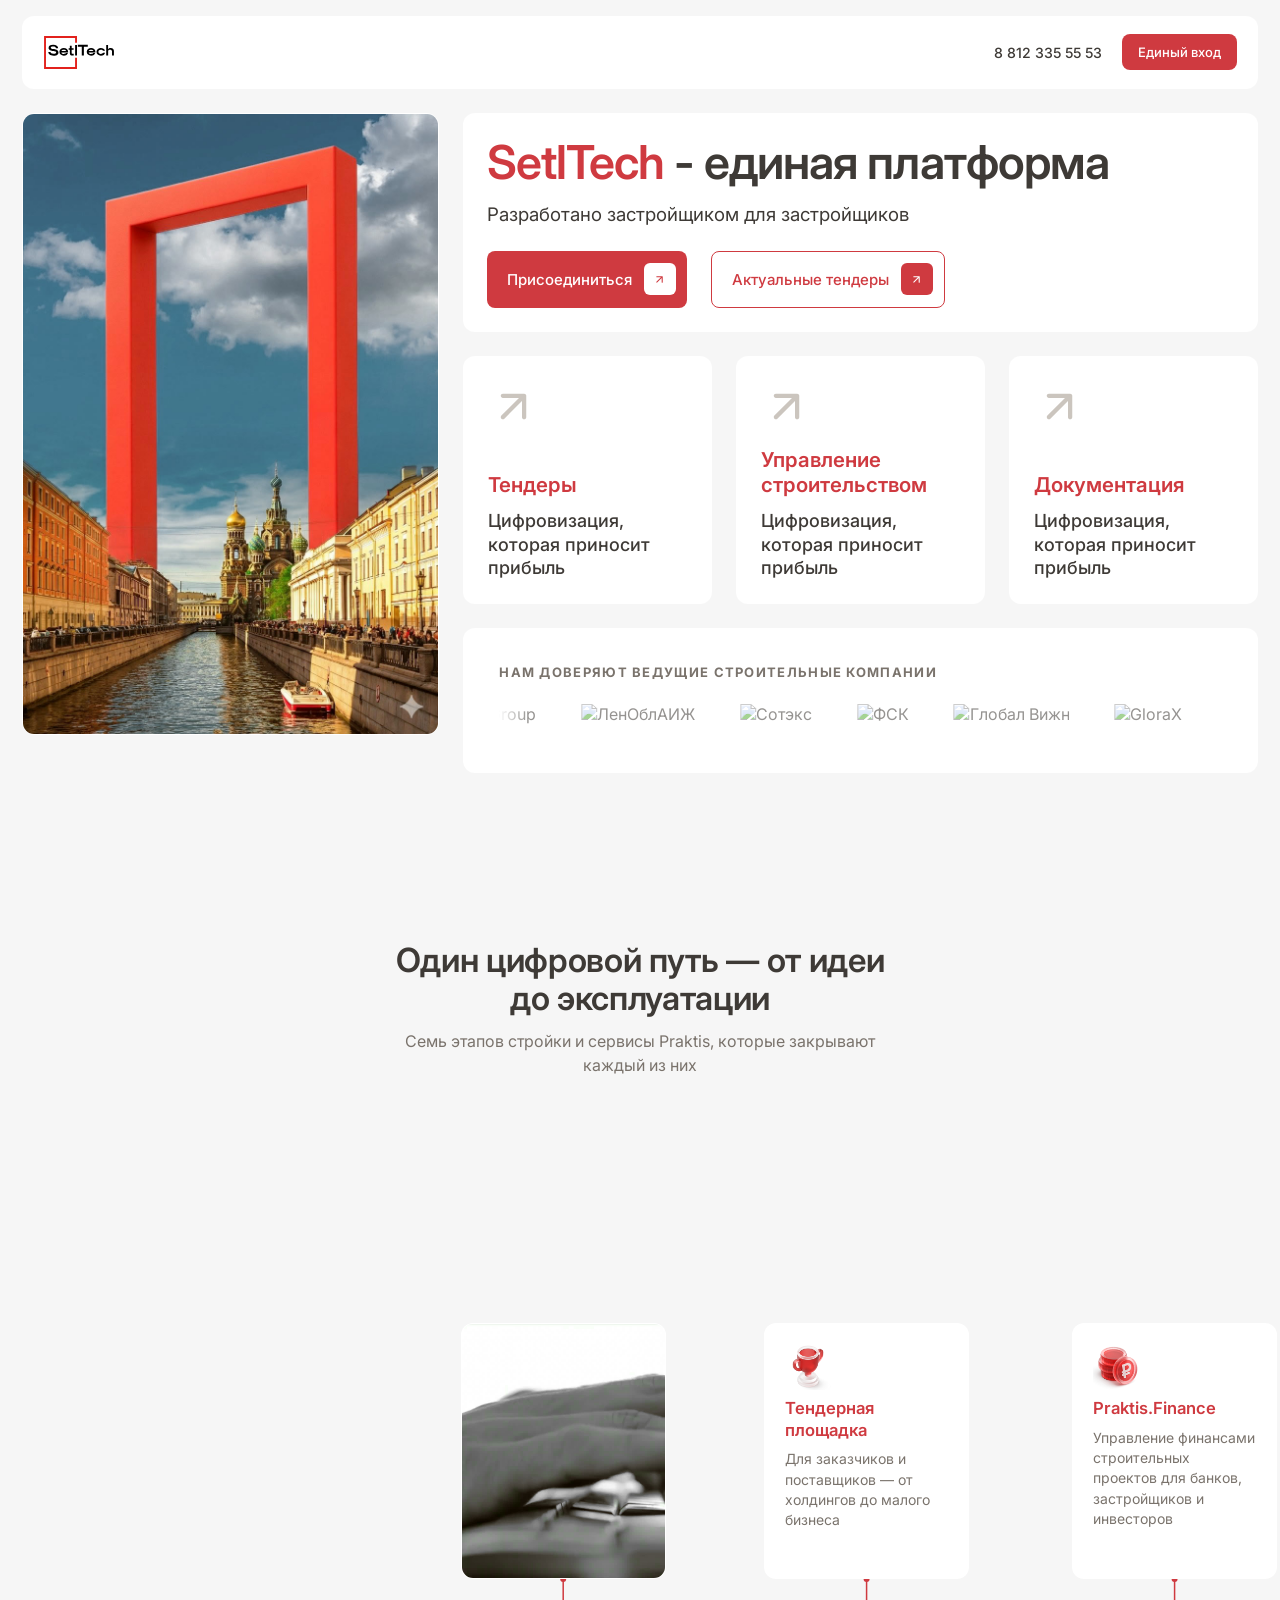
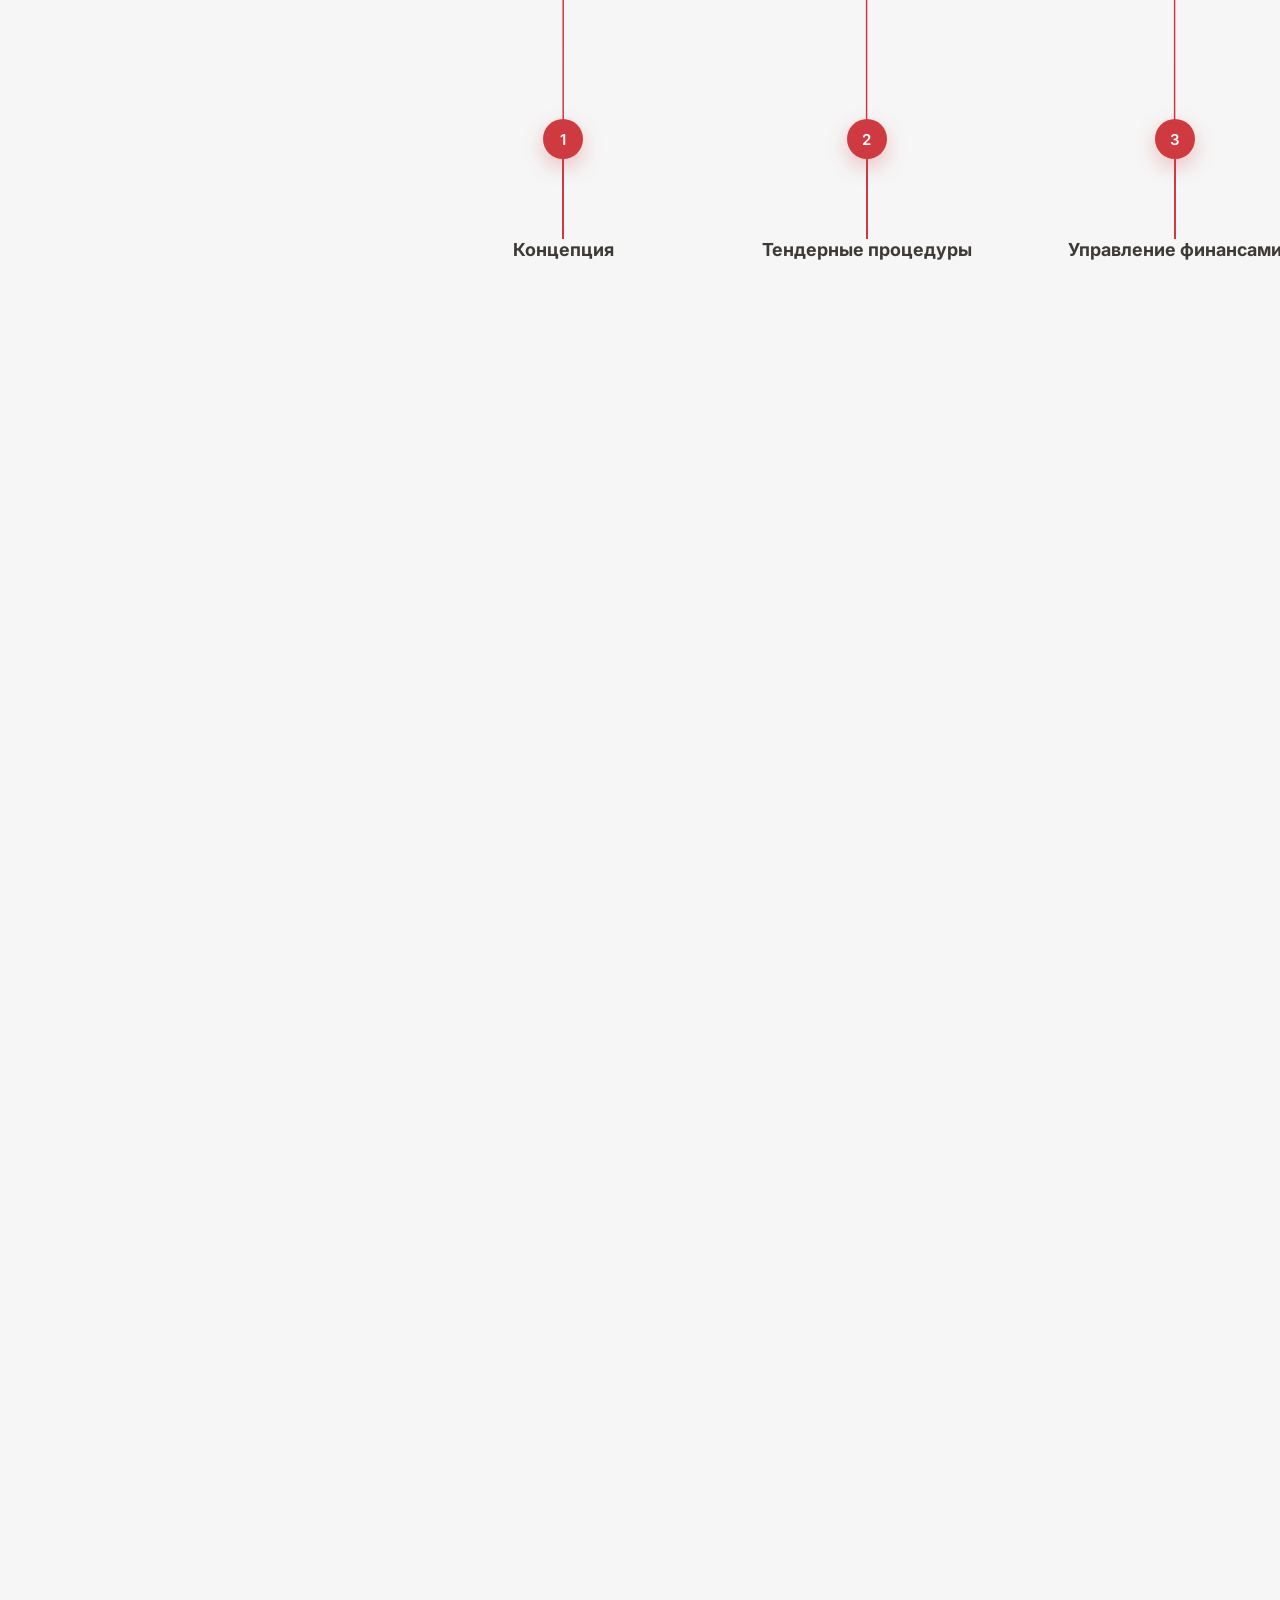
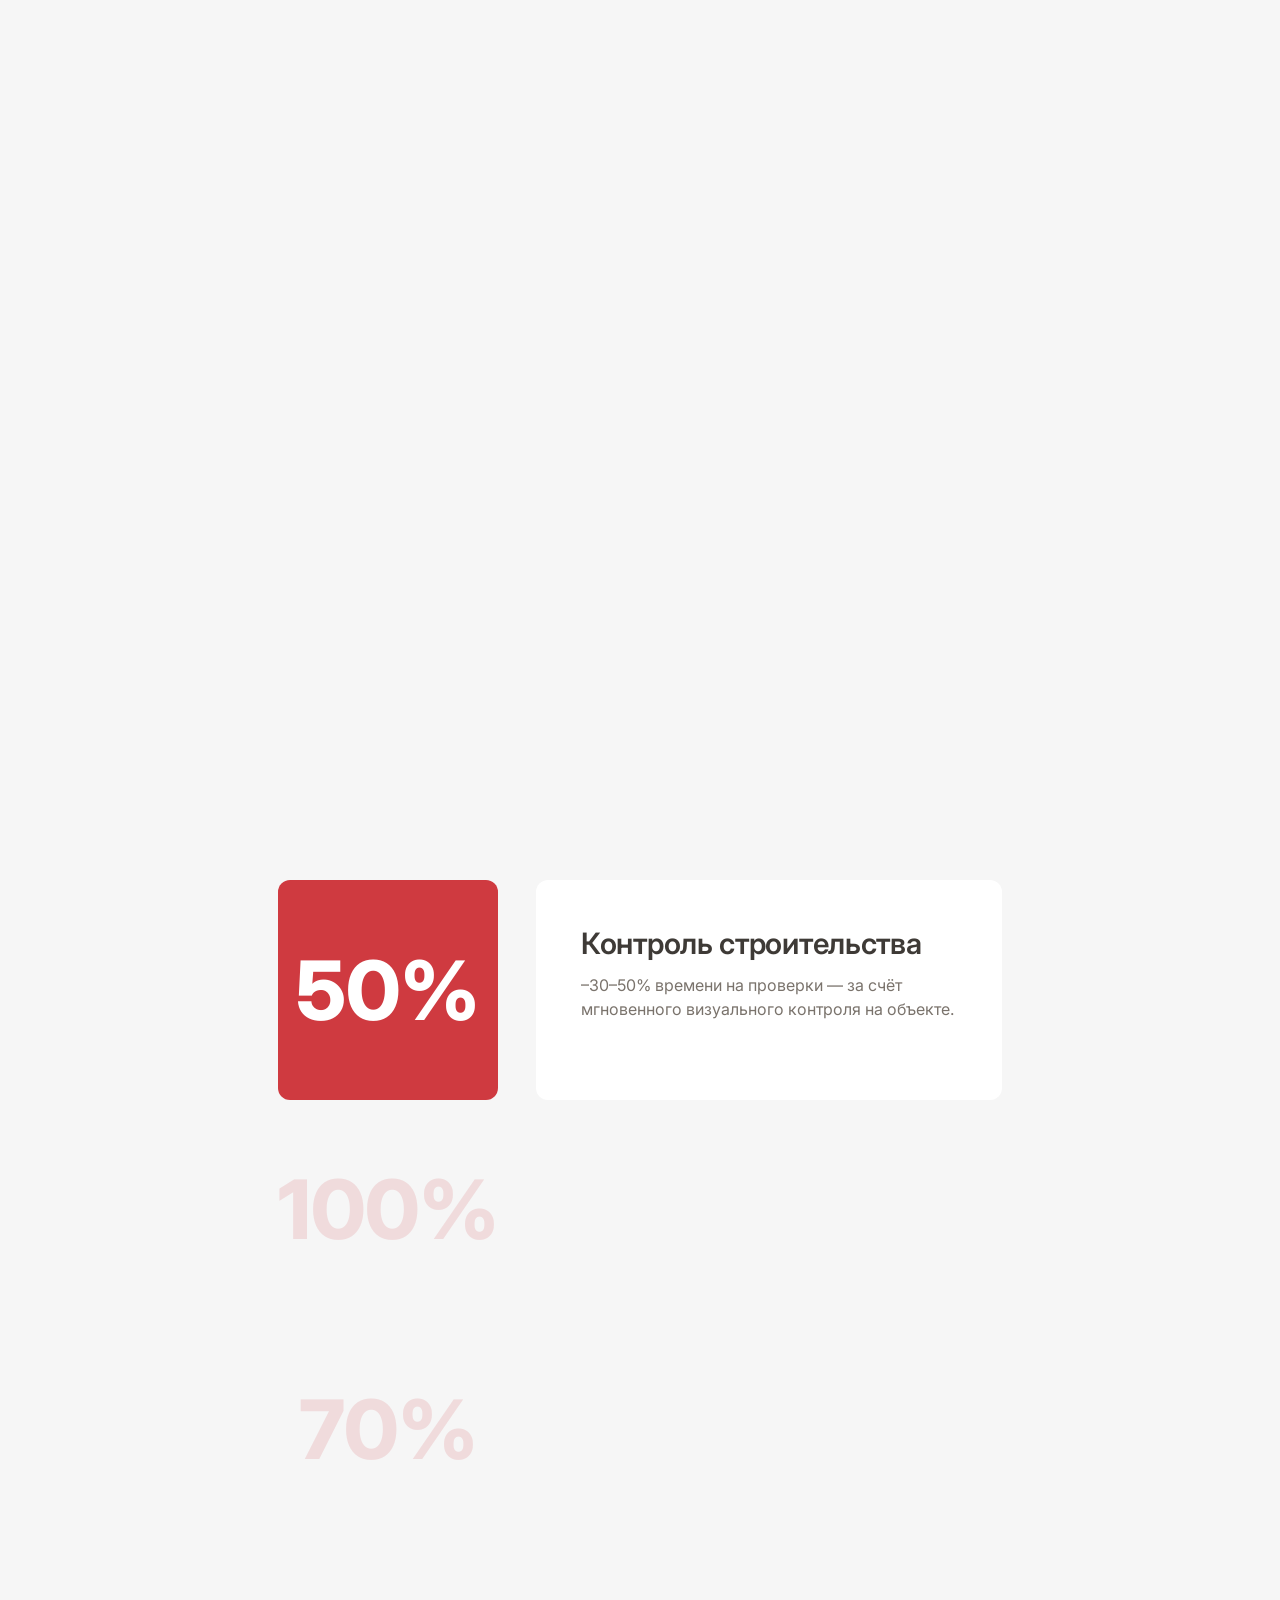
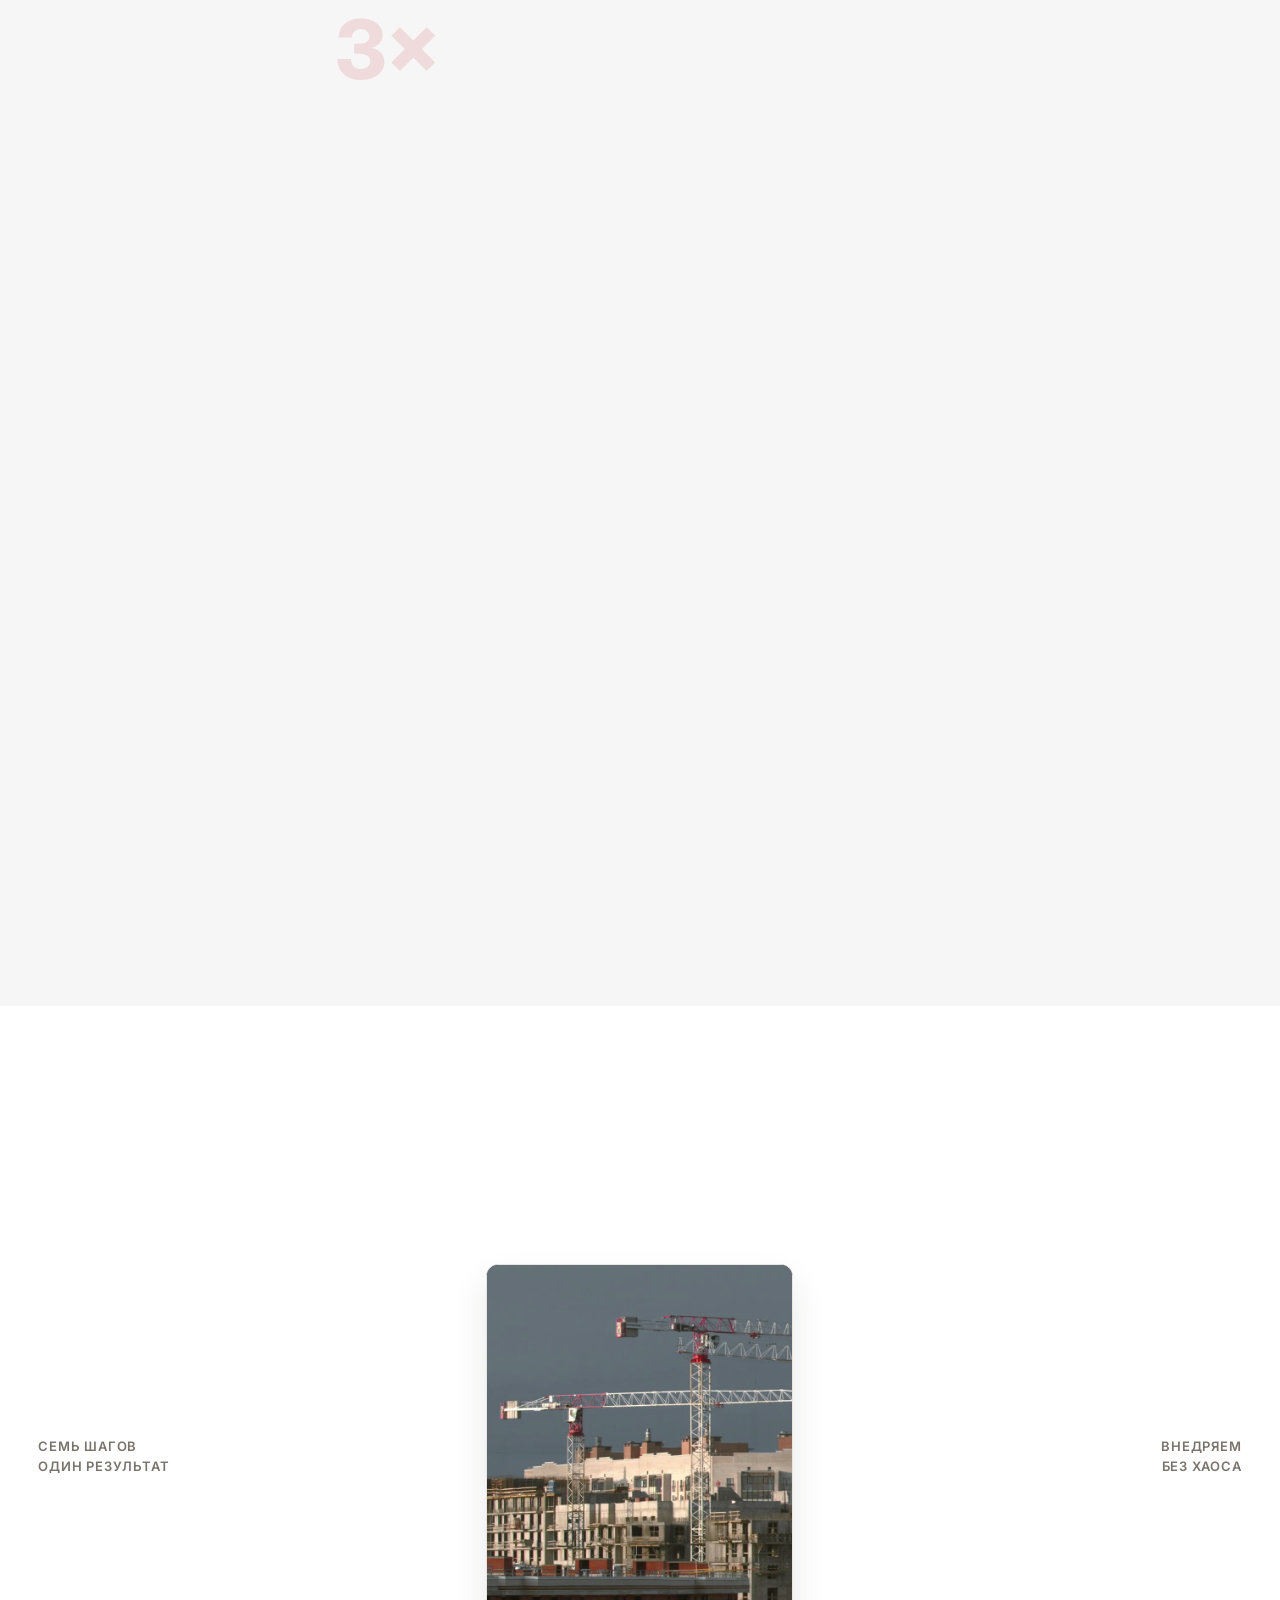
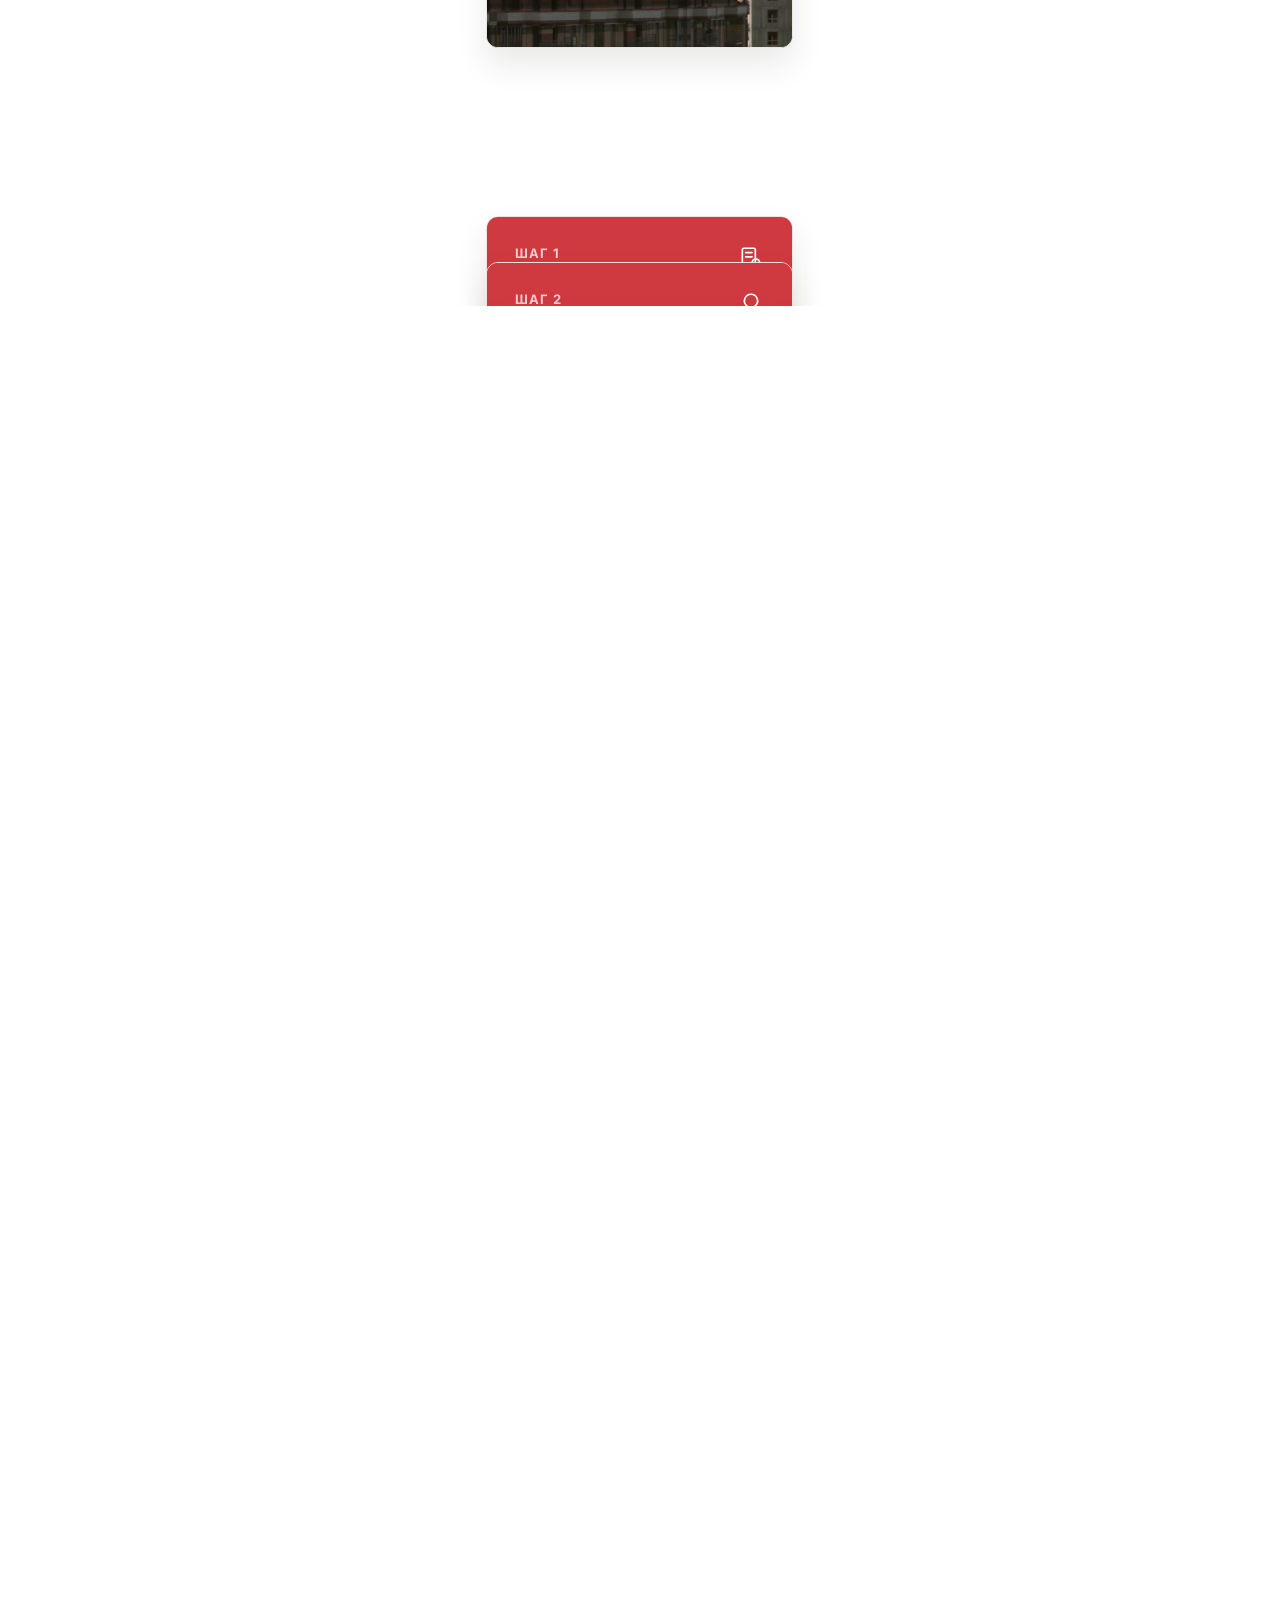
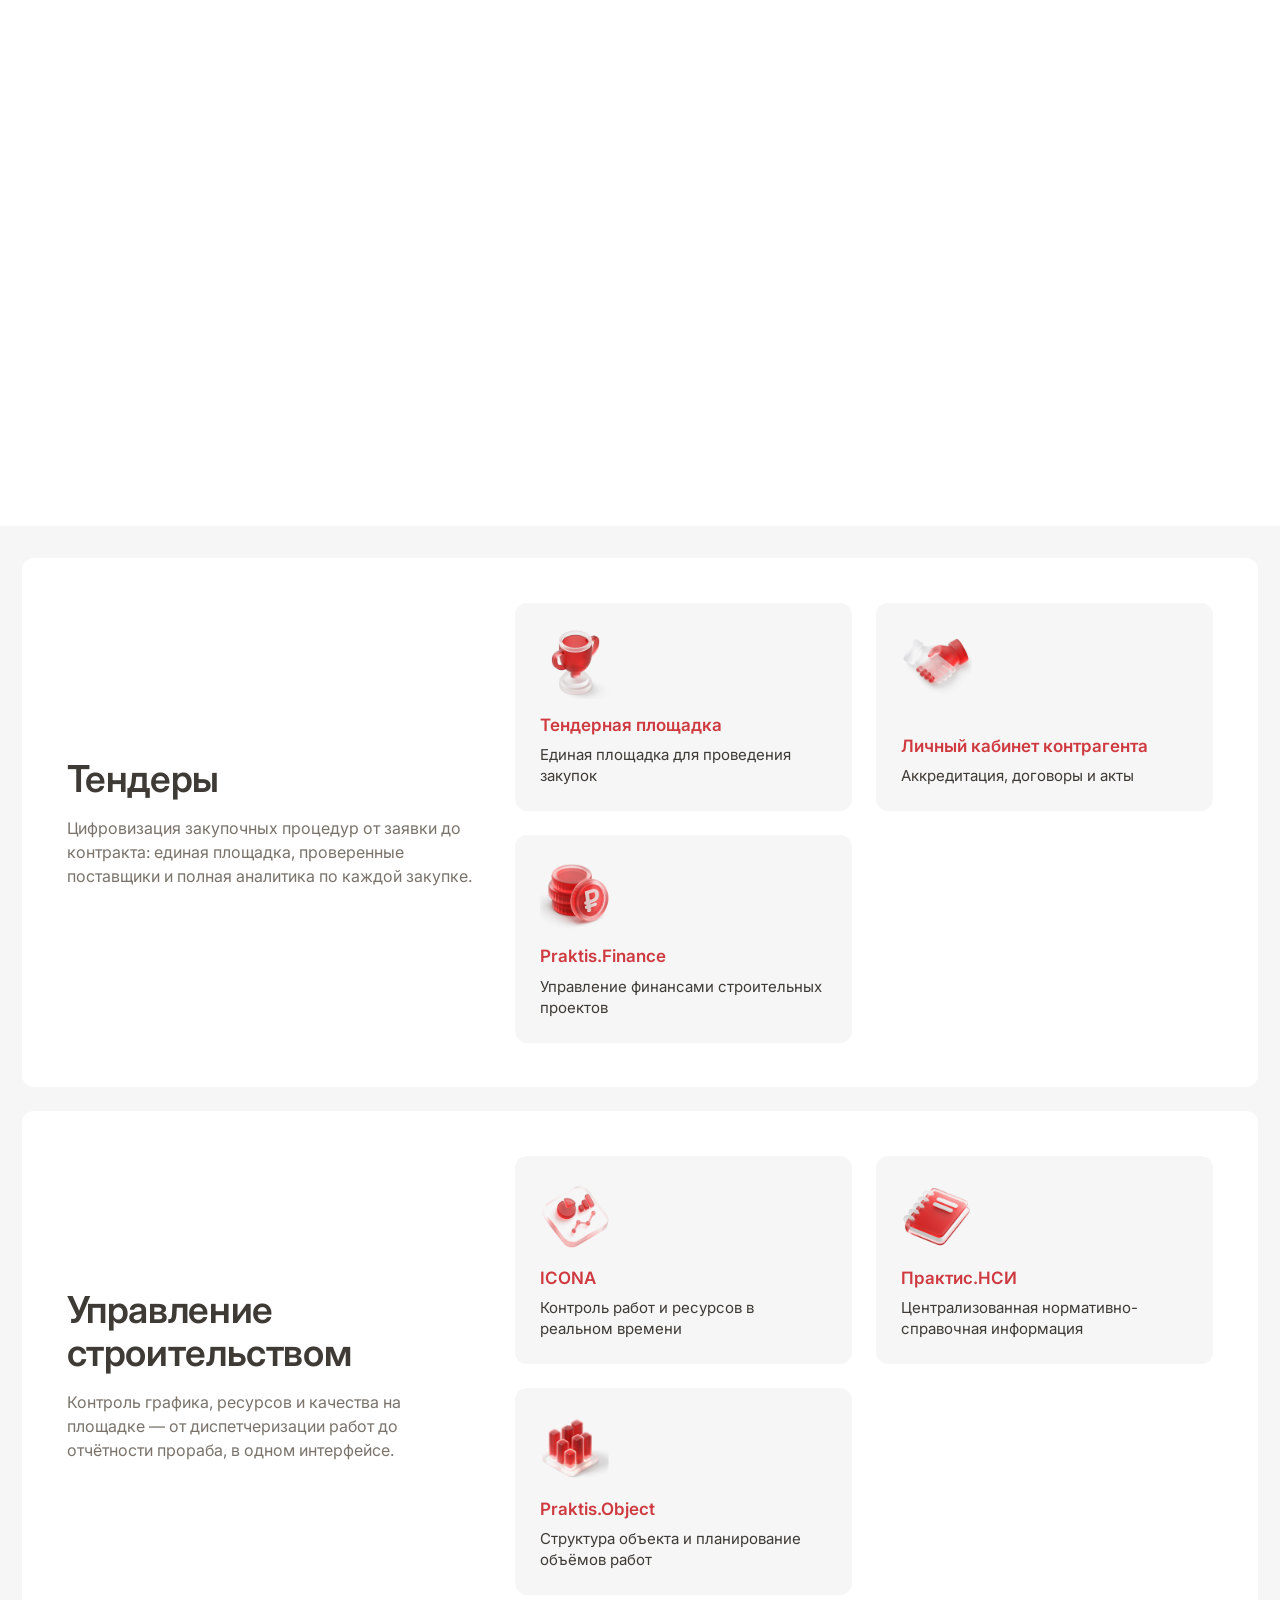
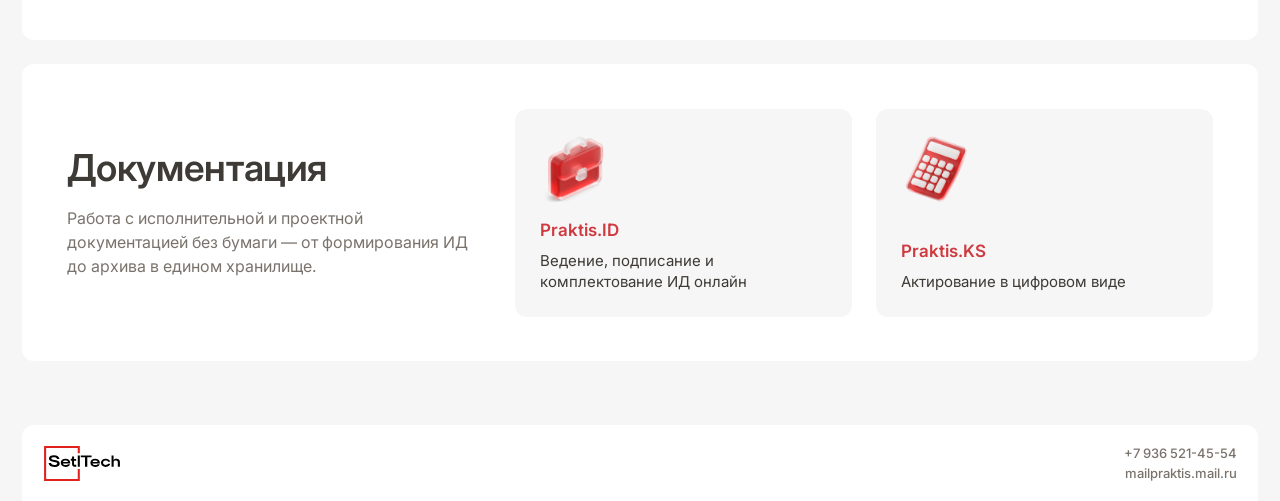
==== commit 26fd9ede: "Видео: мягкая цветокоррекция под красную палитру (приглушён голубой) Co-Authored-By: Claude Opus 5.5" ====
--- a/index.html
+++ b/index.html
@@ -43,8 +43,8 @@
         <div class="hero-frame">
           <video
             class="hero-video"
-            src="assets/video/hero-grow.mp4"
-            poster="assets/hero-base.jpg"
+            src="assets/video/hero-grow.mp4?v=20261014"
+            poster="assets/hero-base.jpg?v=20261014"
             autoplay muted playsinline preload="auto">
           </video>
           <img class="hero-video-logo" src="assets/brand/setltech-logo-white.svg?v=20261014" alt="SetlTech">
@@ -141,7 +141,7 @@
           <div class="path-stage">
             <div class="path-branch">
               <div class="path-service path-service-video">
-                <video class="path-service-video-el" src="assets/video/path-concept.mp4" poster="assets/video/path-concept-poster.jpg" autoplay muted loop playsinline preload="auto"></video>
+                <video class="path-service-video-el" src="assets/video/path-concept.mp4?v=20261014" poster="assets/video/path-concept-poster.jpg?v=20261014" autoplay muted loop playsinline preload="auto"></video>
               </div>
             </div>
             <div class="path-node">
@@ -294,7 +294,7 @@
           <div class="path-stage">
             <div class="path-branch">
               <div class="path-service path-service-video">
-                <video class="path-service-video-el" src="assets/video/path-finish.mp4" poster="assets/video/path-finish-poster.jpg" autoplay muted loop playsinline preload="auto"></video>
+                <video class="path-service-video-el" src="assets/video/path-finish.mp4?v=20261014" poster="assets/video/path-finish-poster.jpg?v=20261014" autoplay muted loop playsinline preload="auto"></video>
               </div>
             </div>
             <div class="path-node">
@@ -354,7 +354,7 @@
 
       <div class="stack-wrap" id="stackWrap">
         <article class="stack-card stack-card-video">
-          <video class="stack-video" src="assets/video/stack-building.mp4" poster="assets/video/stack-building-poster.jpg" autoplay muted loop playsinline preload="auto"></video>
+          <video class="stack-video" src="assets/video/stack-building.mp4?v=20261014" poster="assets/video/stack-building-poster.jpg?v=20261014" autoplay muted loop playsinline preload="auto"></video>
         </article>
 
         <article class="stack-card">
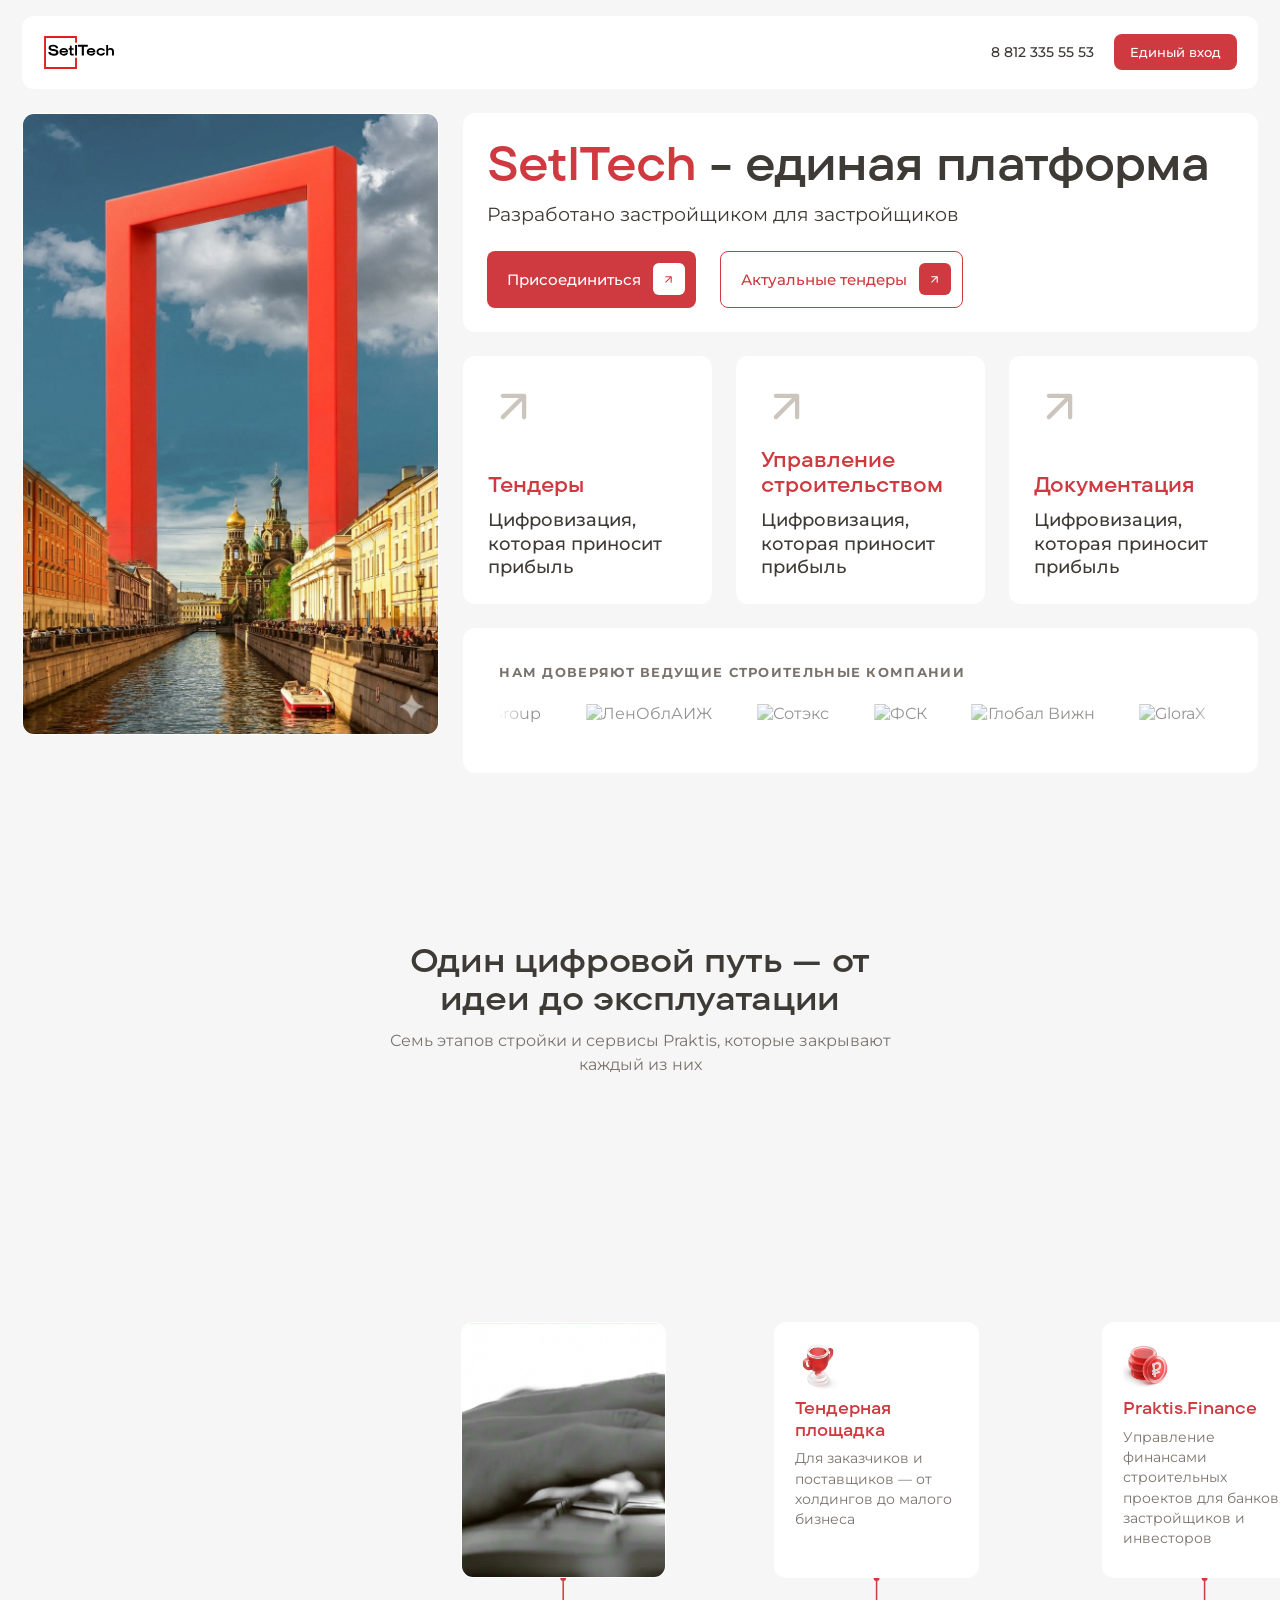
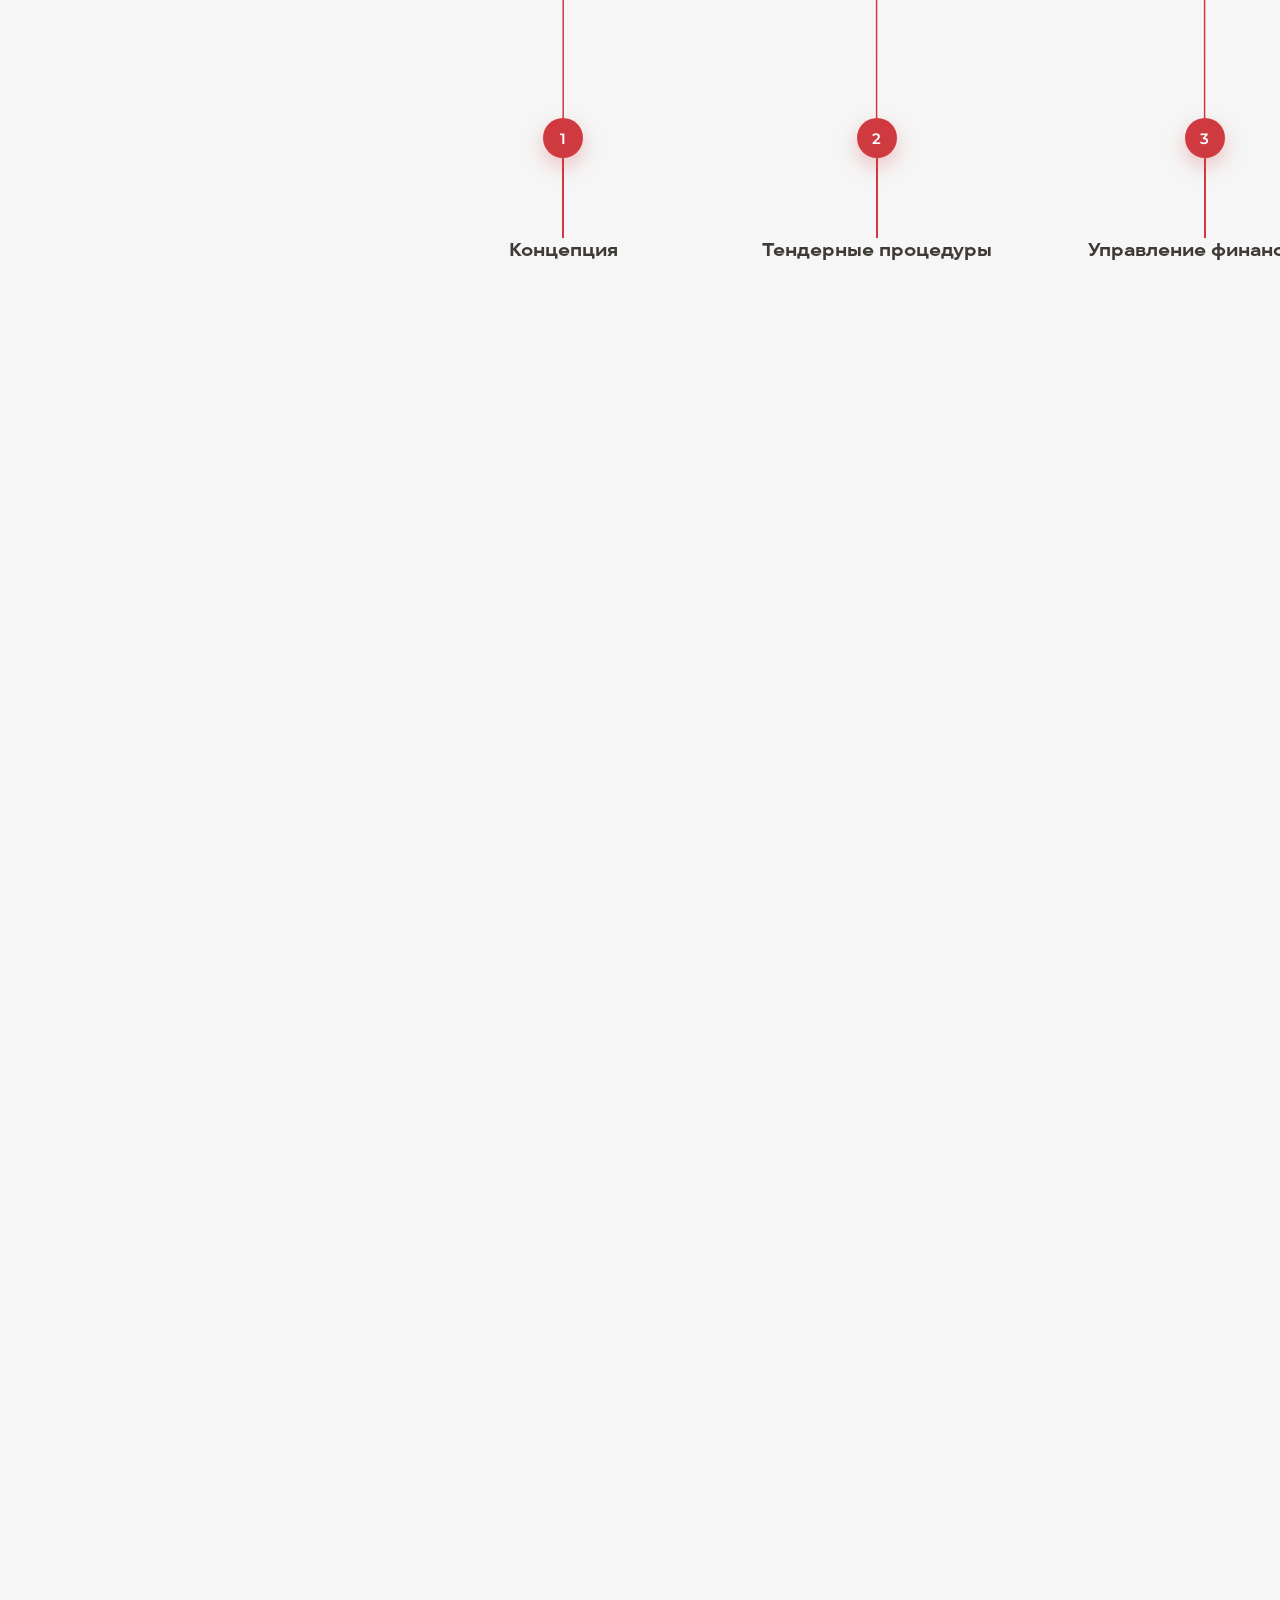
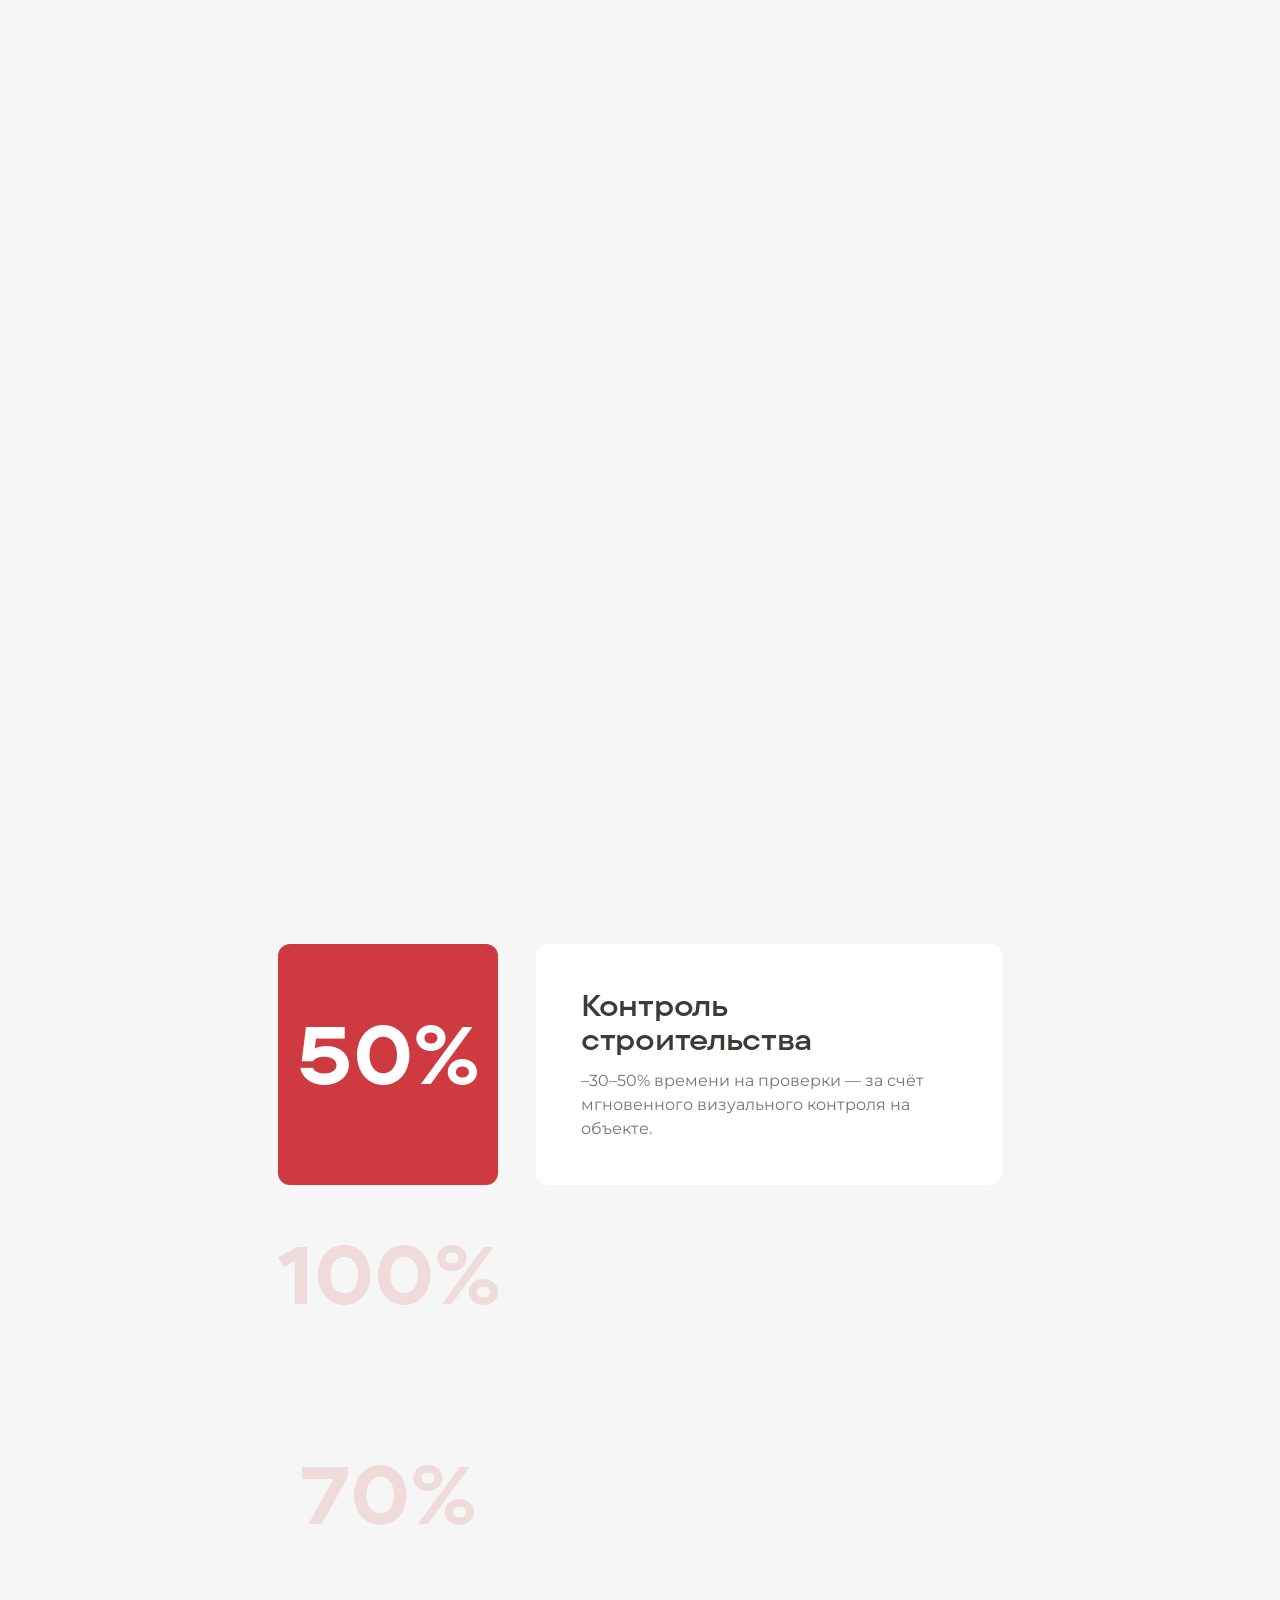
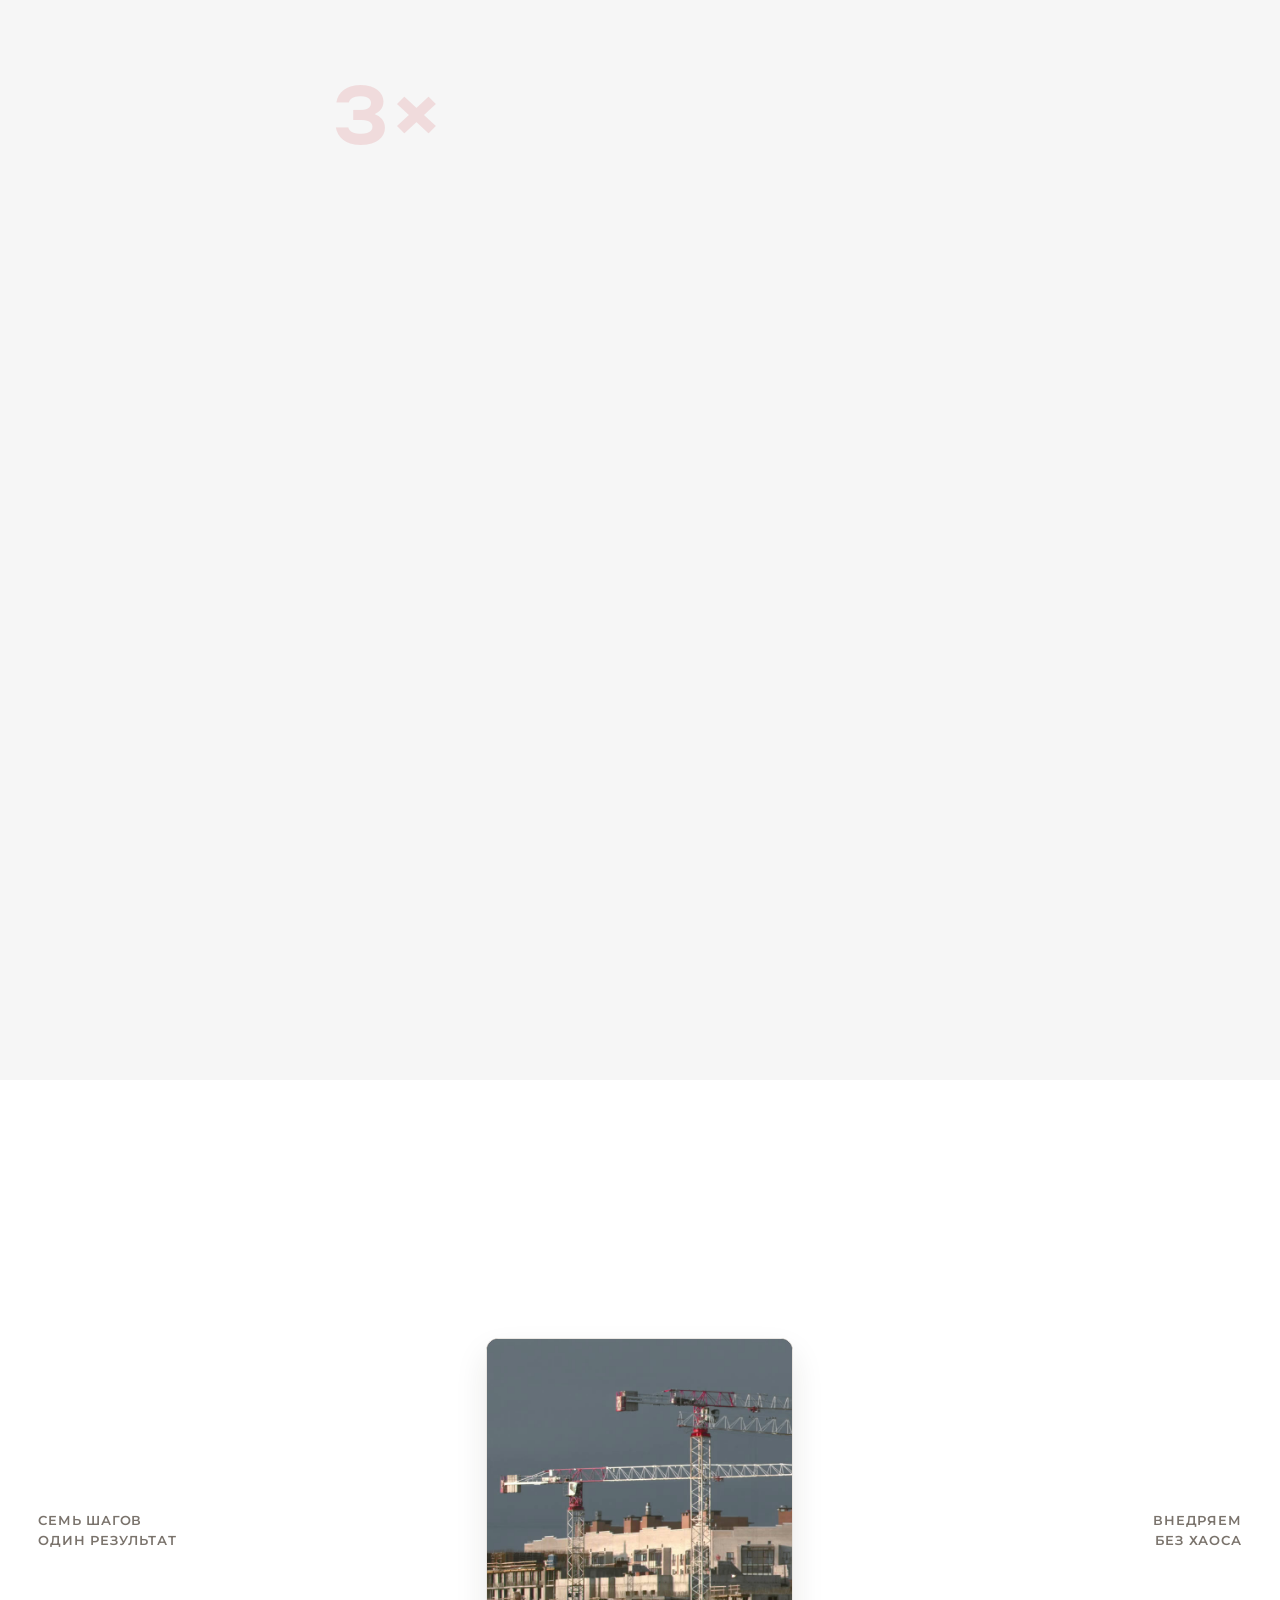
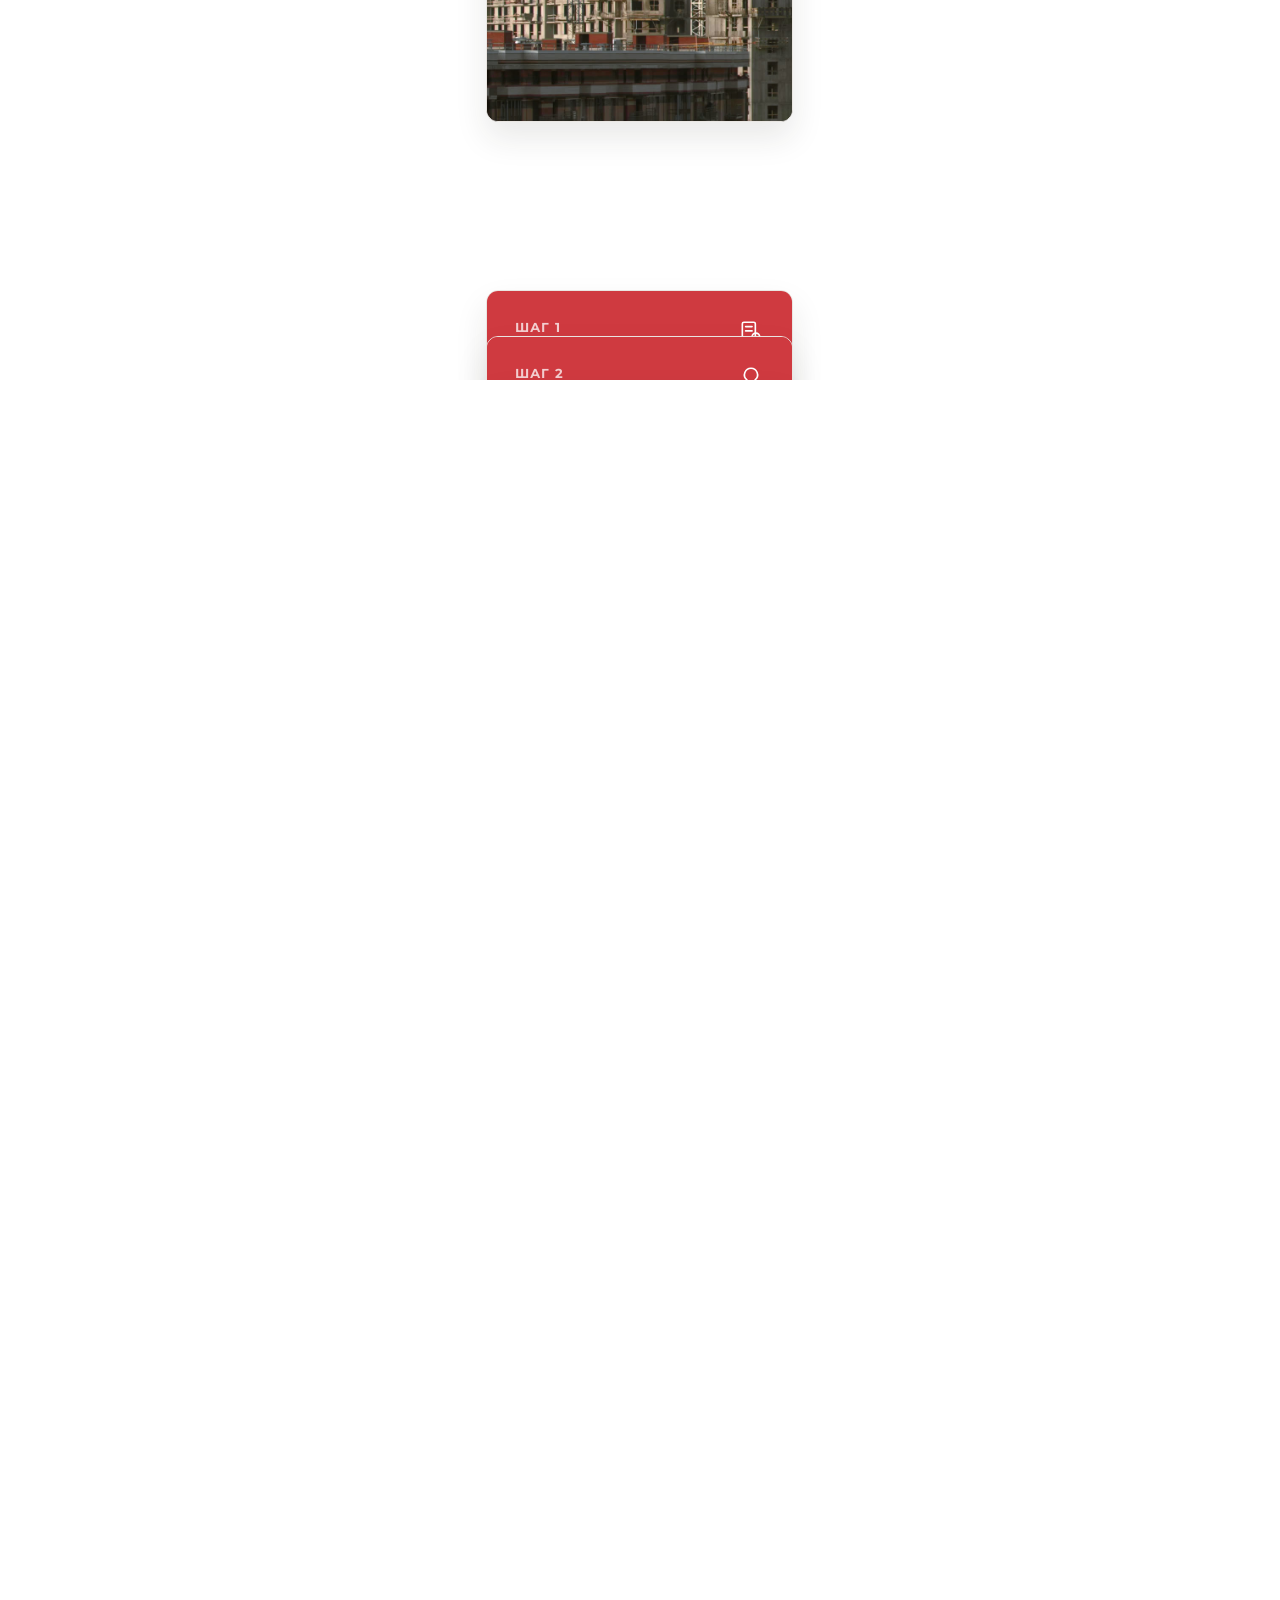
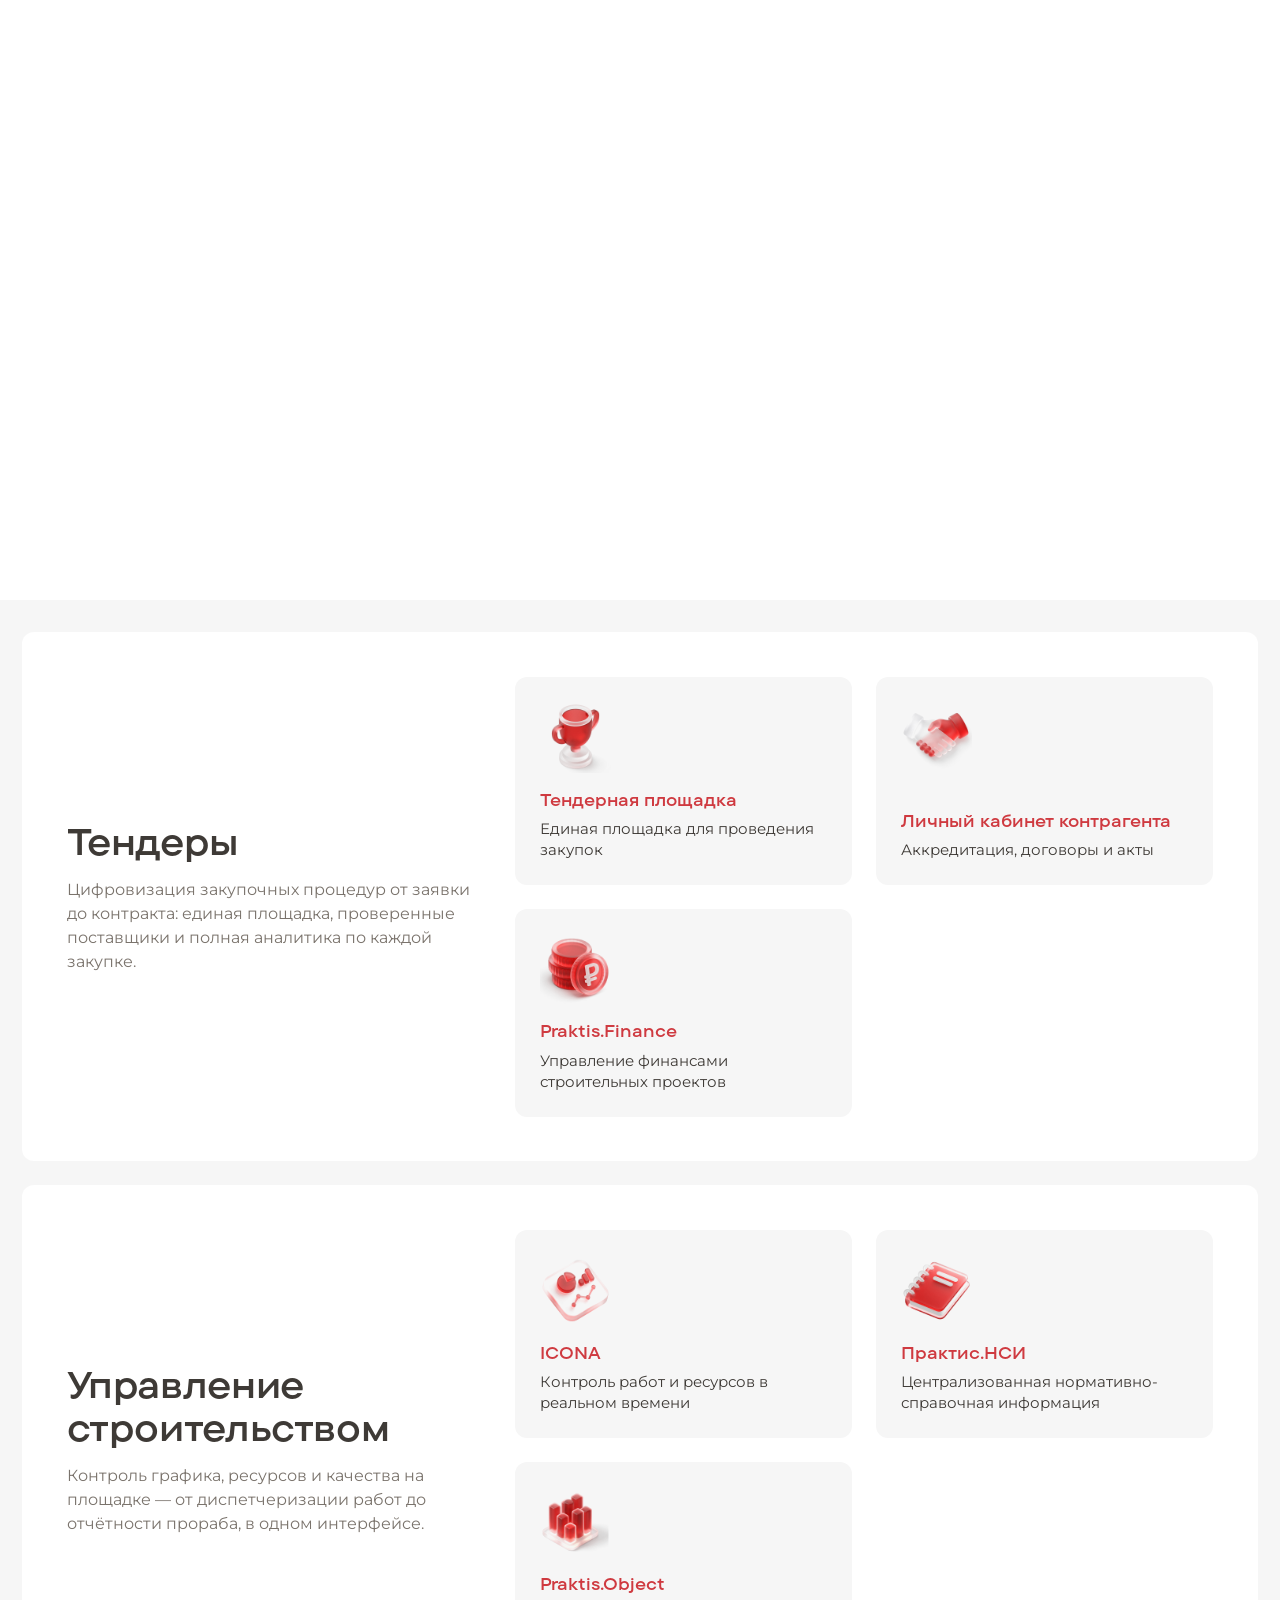
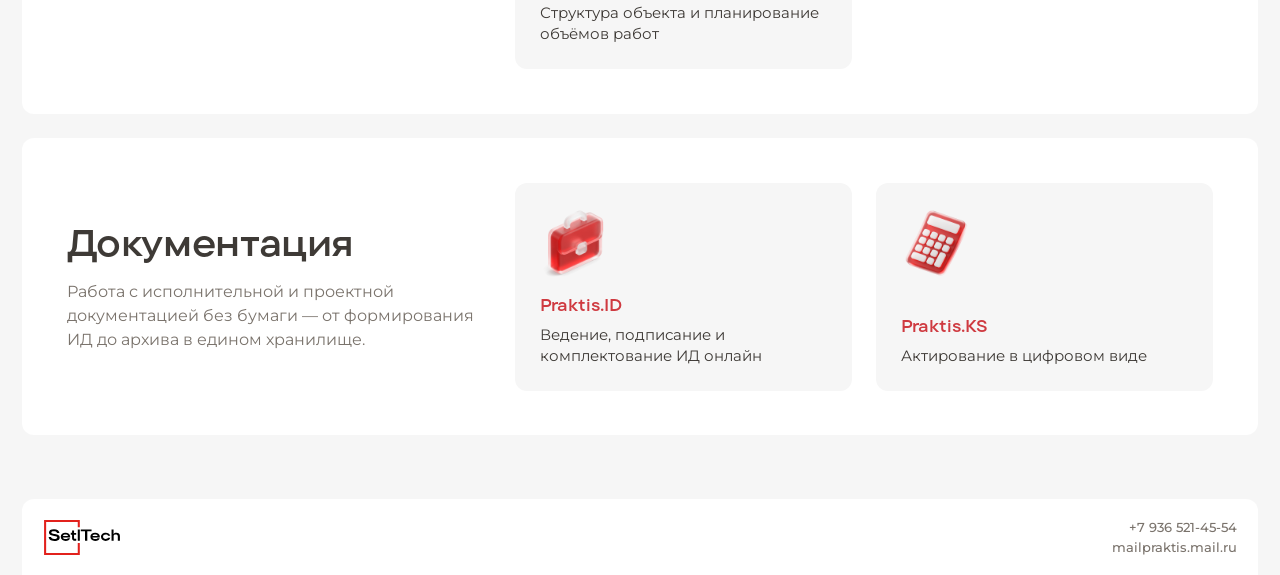
==== commit bdb2ea6f: "Шрифты по брендбуку Setl Tech: заголовки TT Commons Pro Expanded, текст Montserrat; плитки первого э" ====
--- a/index.html
+++ b/index.html
@@ -13,9 +13,10 @@
 <meta property="og:image" content="https://tomatosidiotos-star.github.io/setltech-site/assets/brand/og-image.png?v=20261014">
 <meta property="og:url" content="https://tomatosidiotos-star.github.io/setltech-site/">
 <meta name="twitter:card" content="summary_large_image">
+<link rel="preload" href="assets/fonts/TTCommonsProExpanded-DemiBold.woff2?v=20261014" as="font" type="font/woff2" crossorigin>
 <link rel="preconnect" href="https://fonts.googleapis.com">
 <link rel="preconnect" href="https://fonts.gstatic.com" crossorigin>
-<link href="https://fonts.googleapis.com/css2?family=Inter:wght@400;500;600;700;800&display=swap" rel="stylesheet">
+<link href="https://fonts.googleapis.com/css2?family=Montserrat:wght@400;500;600;700&display=swap" rel="stylesheet">
 <link rel="stylesheet" href="https://cdn.jsdelivr.net/npm/intl-tel-input@25.11.2/build/css/intlTelInput.min.css">
 <link rel="stylesheet" href="styles.css?v=20261014">
 </head>
--- a/styles.css
+++ b/styles.css
@@ -1,3 +1,29 @@
+/* Шрифты по брендбуку Setl Tech: заголовки — TT Commons Pro Expanded,
+   основной текст — Montserrat (Google Fonts) */
+@font-face {
+  font-family: "TT Commons Pro Expanded";
+  src: url("assets/fonts/TTCommonsProExpanded-Regular.woff2?v=20261014") format("woff2");
+  font-weight: 400;
+  font-style: normal;
+  font-display: swap;
+}
+
+@font-face {
+  font-family: "TT Commons Pro Expanded";
+  src: url("assets/fonts/TTCommonsProExpanded-DemiBold.woff2?v=20261014") format("woff2");
+  font-weight: 600;
+  font-style: normal;
+  font-display: swap;
+}
+
+@font-face {
+  font-family: "TT Commons Pro Expanded";
+  src: url("assets/fonts/TTCommonsProExpanded-Bold.woff2?v=20261014") format("woff2");
+  font-weight: 700;
+  font-style: normal;
+  font-display: swap;
+}
+
 :root {
   /* Primary */
   --red-main: #CF3A40;
@@ -21,6 +47,9 @@
   --icon-muted: var(--warm-300);
   /* Скругления: компромисс между прежними мягкими (20px, «таблетки»)
      и почти прямыми углами корпоративного сайта Setl */
+  --font-heading: "TT Commons Pro Expanded", "Montserrat", -apple-system, BlinkMacSystemFont, "Segoe UI", sans-serif;
+  --font-body: "Montserrat", -apple-system, BlinkMacSystemFont, "Segoe UI", sans-serif;
+
   --radius-card: 12px;
   --radius-control: 8px;
   --radius-sm: 6px;
@@ -36,7 +65,7 @@
 body {
   margin: 0;
   overflow-x: hidden;
-  font-family: "Inter", -apple-system, BlinkMacSystemFont, "Segoe UI", sans-serif;
+  font-family: var(--font-body);
   color: var(--ink);
   background: var(--color-background);
   -webkit-font-smoothing: antialiased;
@@ -44,6 +73,17 @@
 
 /* Type scale — reusable heading styles (Inter, sizes/weights lifted from
    the Figma redesign) meant to carry over to future ad-landing pages. */
+
+/* Всё, что читается как заголовок или крупная цифра, — брендовый
+   широкий шрифт; остальной текст наследует Montserrat от body. */
+h1, h2, h3, h4, h5, h6,
+.h1, .h2, .h3, .h4, .h5, .h6,
+.path-node-label,
+.stats-item-number,
+.stats-plate-active-item,
+.stats-plate-ghost-item {
+  font-family: var(--font-heading);
+}
 
 h1, .h1 {
   margin: 0;
@@ -375,9 +415,7 @@
 
 .tile-card:hover,
 .tile-card:focus-visible {
-  border-color: var(--red-main);
   outline: none;
-  background: var(--warm-50);
   box-shadow: 0 16px 32px rgba(42, 38, 34, 0.1);
 }
 
